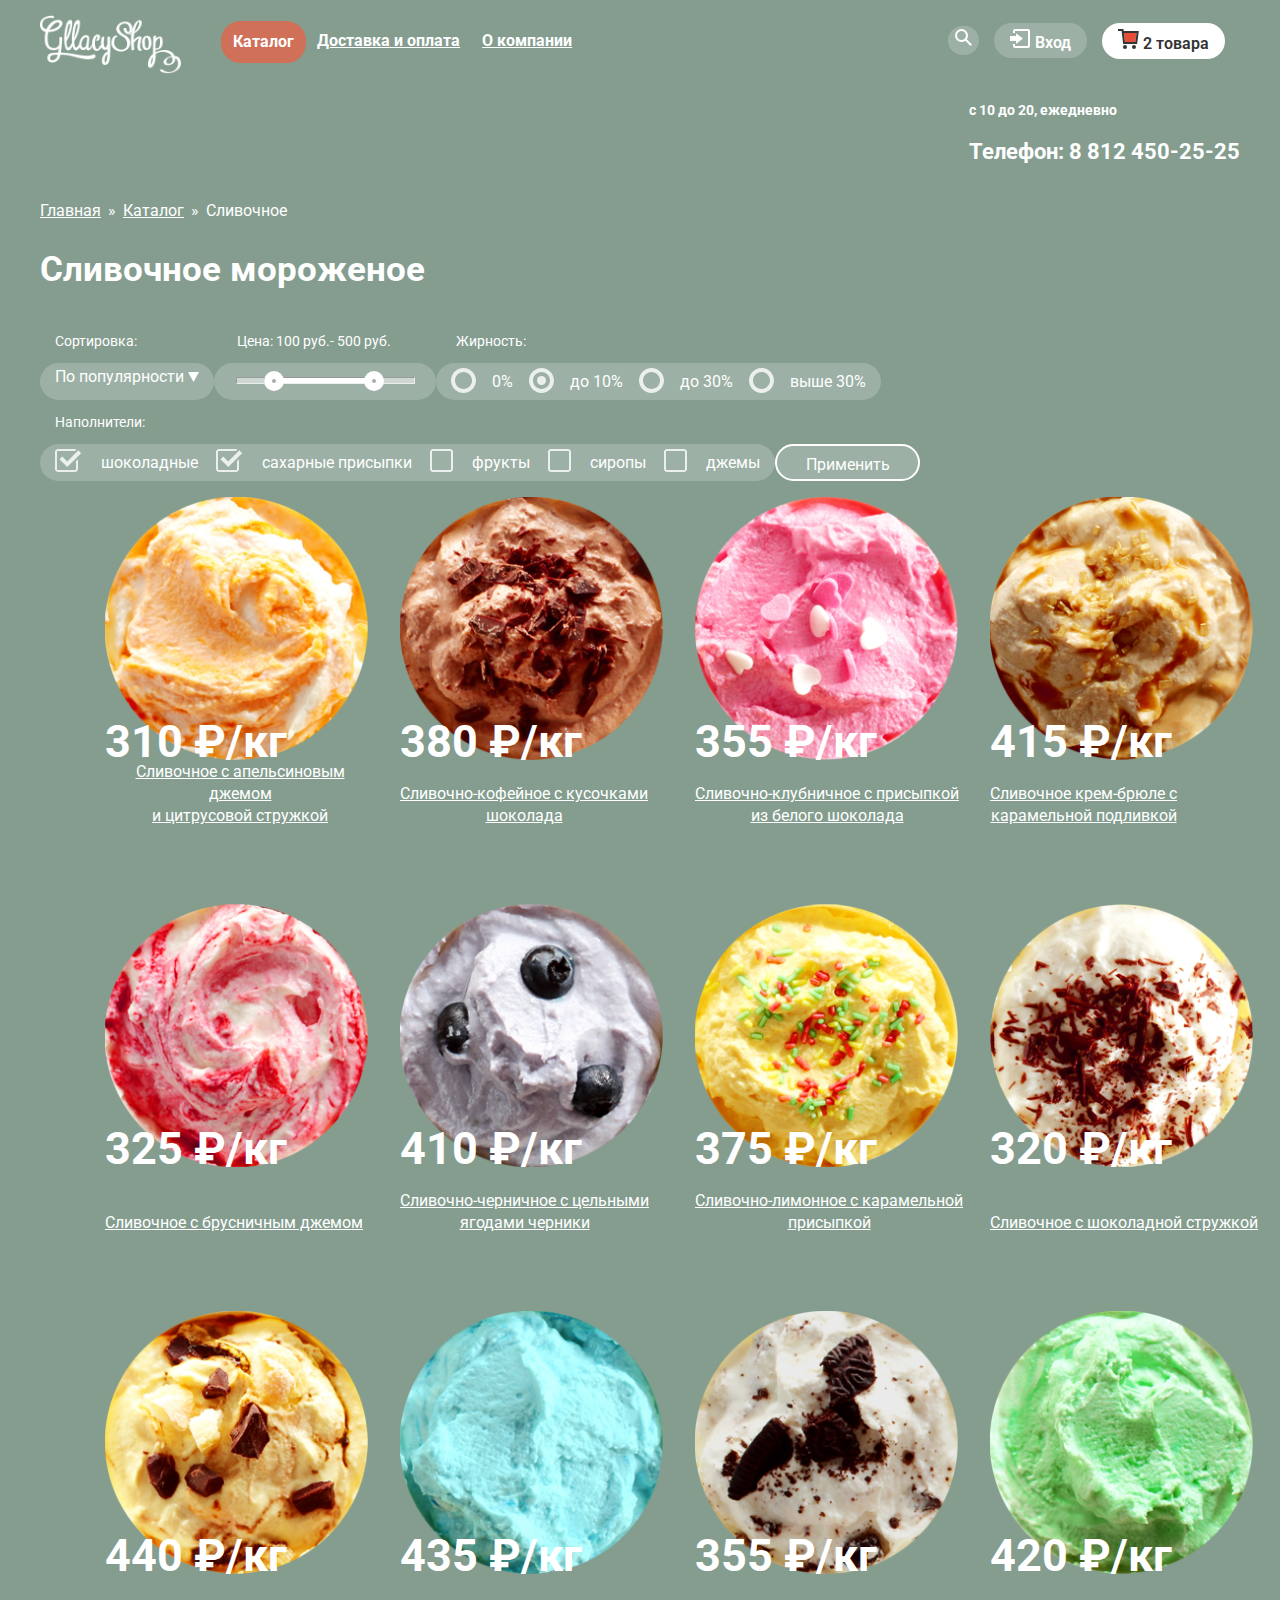
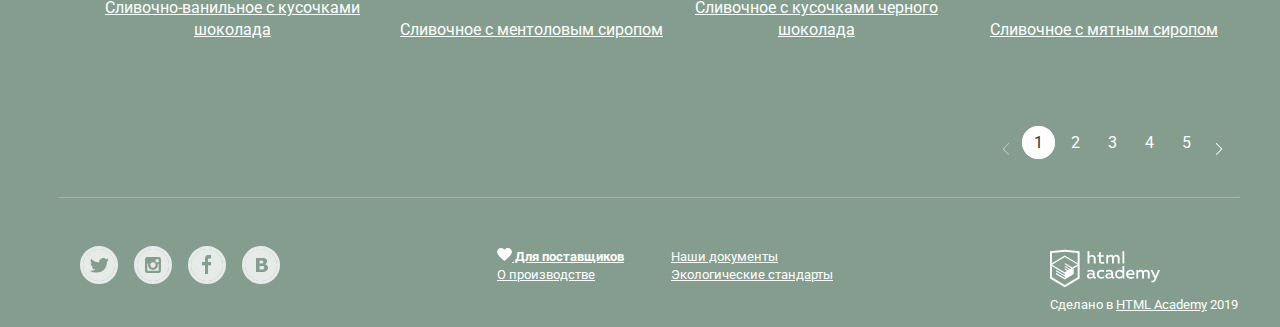
==== catalog.html @ 5e7c9d65 "Завершила оформление контента" ====
<!DOCTYPE html>
<html lang="ru">
  <head>
    <meta charset="utf-8">
    <title>HTML Academy: Глейси</title>
     <link href="https://fonts.googleapis.com/css?family=Roboto:400,700&display=swap&subset=cyrillic" rel="stylesheet">
    <link href="css/normalize.css" rel="stylesheet">
    <link href="css/style.css" rel="stylesheet">
  </head>
  <body>

    <header class="main-header">
      <div class="wrapper">
        <div class="row">
          <a href="index.html" class="main-header-logo">
            <span class="visually-hidden">На главную</span>
            <img src="img/Logo.png" alt="Логотип магазина мороженого Глейси">
          </a>

          <nav class="main-nav">
            <ul class="site-nav">
              <li><a class="active" href="#" >Каталог</a></li>
              <li><a href="#">Доставка и оплата</a></li>
              <li><a href="#">О компании</a></li>
            </ul>
        
         
          <p class="search-nav">
            <a href="#">
              <svg xmlns="http://www.w3.org/2000/svg" xmlns:xlink="http://www.w3.org/1999/xlink" width="17" height="17" viewBox="0 0 17 17"><path d="M16.958 15.527L11.75 10.32A6.455 6.455 0 0 0 13 6.5 6.5 6.5 0 1 0 6.5 13a6.465 6.465 0 0 0 3.839-1.263l5.205 5.204 1.414-1.414zM6.5 11C4.019 11 2 8.981 2 6.5S4.019 2 6.5 2 11 4.019 11 6.5 8.981 11 6.5 11z " /></svg>
            </a>
            <span class="visually-hidden">Поиск по сайту</span>
            <input type="search" class="visually-hidden" placeholder="Поиск по сайту">
          </p>
          
        
          <ul class="user-nav">
             <li>
              <a href="login.html">
              <svg xmlns="http://www.w3.org/2000/svg" xmlns:xlink="http://www.w3.org/1999/xlink" width="21" height="19" viewBox="0 0 21 19"><g ><path d="M6 14.875L12.917 9.5 6 4.125v2.917H-.042v4.917H6z"/><path d="M18 0H5C3.9 0 3 .9 3 2v2h2V2h13v15H5v-2H3v2c0 1.1.9 2 2 2h13c1.1 0 2-.9 2-2V2c0-1.1-.9-2-2-2z " /></g></svg>
               Вход</a>
             </li>

             <li>
               <a class="active" href="basket.html">
               <svg xmlns="http://www.w3.org/2000/svg" width="21" height="20" viewBox="0 0 21 20"><path fill="#E84D37" d="M5.888 4.031L6.922 13h10.45l1.176-8.969z"/><circle fill="#343434" cx="6.984" cy="18" r="2"/><circle fill="#343434" cx="15.984" cy="18" r="2"/><path fill="#343434" d="M5.657 2.031L5.422 0H0v2h3.64l1.5 13h13.988l1.699-12.969H5.657zM17.372 13H6.922L5.888 4.031h12.66L17.372 13z"/></svg>
                 <span class="visually-hidden">Корзина:</span>
                 2 товара
               </a>
             </li>
          </ul>
        </div> <!-- /row -->
        
          </nav>

        <div class="row">
          <div class="schedule">
            <p class="time">
            <span class="visually-hidden">Расписание: </span>
            с 10 до 20, ежедневно
            </p>

            <p class="phone">
            <span class="visualyy-hidden">Телефон: </span>
            <a href="tel:+78124502525">8 812 450-25-25</a>
            </p>
          </div>
        </div> <!-- /row -->
      </div> <!-- /wrapper -->


</header>
    <main>
      <div class="wrapper">

        <section class="nav-site">
      <ul class="navig-site-catalog">
        <li><a href="index.html">Главная</a></li>
        <li> » </li>
        <li><a href="catalog.html">Каталог</a></li>
        <li> » </li>
        <li>Сливочное</li>
      </ul>
      </section>

      <section class="heading">
      <h2>Сливочное мороженое</h2>
      </section>
      </div>

      <div class="wrapper">
      <section class="filters-function">
         <form action="https://echo.htmlacademy.ru" method="post">
          

        <select  class="sorting" name="sorting" >
          <div class="row">
            <label class="" for="sorting"> Сортировка:</label>
          <option value="cream">
            <a href="#">По популярности 
            </a>
            <svg xmlns="http://www.w3.org/2000/svg" width="11" height="10" viewBox="0 0 11 10"><path fill="#ffffff" d="M5.5 10L0 0h11"/></svg></option>
        </select>
        
        <div class="row style-filter">
         <p>Сортировка:</p>
         <p>Цена: 100 руб.- 500 руб.</p>
         <p>Жирность:</p>
        </div> <!-- /row -->

        <div class="row">
          <a class="sort-popularity sort" href="#">По популярности 
            <svg xmlns="http://www.w3.org/2000/svg" width="11" height="10" viewBox="0 0 11 10"><path fill="#ffffff" d="M5.5 10L0 0h11"/></svg>
          </a>

          <div class="range">
            <hr class="range-1">
            <hr class="range-2">
            <a class="circle-1" href="">
              <svg xmlns="http://www.w3.org/2000/svg" width="20" height="23" viewBox="0 0 20 23"><path opacity=".3" fill="#ABABAB" d="M10 20C4.477 20 0 15.522 0 10v2c0 5.522 4.477 10 10 10 5.522 0 10-4.478 10-10v-2c0 5.522-4.478 10-10 10z"/><circle fill="#FFF" cx="10" cy="10" r="10"/><circle fill="#ABABAB" cx="10" cy="10" r="2"/></svg>
            </a>
            <a class="circle-2" href="">
              <svg xmlns="http://www.w3.org/2000/svg" width="20" height="23" viewBox="0 0 20 23"><path opacity=".3" fill="#ABABAB" d="M10 20C4.477 20 0 15.522 0 10v2c0 5.522 4.477 10 10 10 5.522 0 10-4.478 10-10v-2c0 5.522-4.478 10-10 10z"/><circle fill="#FFF" cx="10" cy="10" r="10"/><circle fill="#ABABAB" cx="10" cy="10" r="2"/></svg>
            </a>
          </div>

          <div class="sort-popularity radio-list">
            <a href="">
              <svg xmlns="http://www.w3.org/2000/svg" width="25" height="25" viewBox="0 0 25 25"><path fill="#FFFFFF" opacity="0.8" d="M12.5 4c4.687 0 8.5 3.813 8.5 8.5 0 4.687-3.813 8.5-8.5 8.5C7.813 21 4 17.187 4 12.5 4 7.813 7.813 4 12.5 4m0-4C5.597 0 0 5.597 0 12.5S5.597 25 12.5 25 25 19.403 25 12.5 19.403 0 12.5 0z"/></svg>
            </a>
              <p>0%</p>
            
            <a href="">
              <svg xmlns="http://www.w3.org/2000/svg" width="25" height="25" viewBox="0 0 25 25"><path fill="#FFFFFF" opacity="0.8"  d="M12.5 4c4.687 0 8.5 3.813 8.5 8.5 0 4.687-3.813 8.5-8.5 8.5C7.813 21 4 17.187 4 12.5 4 7.813 7.813 4 12.5 4m0-4C5.597 0 0 5.597 0 12.5S5.597 25 12.5 25 25 19.403 25 12.5 19.403 0 12.5 0z"/><circle fill="#FFFFFF" opacity="0.8"  cx="12.5" cy="12.5" r="4.5"/></svg>
            </a>
              <p>до 10%</p>
            
            <a href="">
              <svg xmlns="http://www.w3.org/2000/svg" width="25" height="25" viewBox="0 0 25 25"><path fill="#FFFFFF"  opacity="0.8" d="M12.5 4c4.687 0 8.5 3.813 8.5 8.5 0 4.687-3.813 8.5-8.5 8.5C7.813 21 4 17.187 4 12.5 4 7.813 7.813 4 12.5 4m0-4C5.597 0 0 5.597 0 12.5S5.597 25 12.5 25 25 19.403 25 12.5 19.403 0 12.5 0z"/></svg>
            </a>
              <p>до 30%</p>
            
            <a href="">
              <svg xmlns="http://www.w3.org/2000/svg" width="25" height="25" viewBox="0 0 25 25"><path fill="#FFFFFF" opacity="0.8"  d="M12.5 4c4.687 0 8.5 3.813 8.5 8.5 0 4.687-3.813 8.5-8.5 8.5C7.813 21 4 17.187 4 12.5 4 7.813 7.813 4 12.5 4m0-4C5.597 0 0 5.597 0 12.5S5.597 25 12.5 25 25 19.403 25 12.5 19.403 0 12.5 0z"/></svg>
            </a>
              <p>выше 30%</p>
            
          </div> 
        </div> <!-- /row -->
        
          <div class="sorting"
            <label class="sorting" for="cost"> Цена: 100 руб.- 500 руб.</label>
            <input type="range" name="cost" min="100" max="500" step="100">

            <label class="sorting" for="fat">Жирность:</label>
            <input type="radio" name="fat" value="0%">
            <input type="radio" name="fat" value="до 10%">
            <input type="radio" name="fat" value="до 30%">
            <input type="radio" name="fat" value="выше 30%">
          ></div>
          

          <div class="row sorting">
            <label class="" for="fillers">Наполнители:</label>

            <label><input type="checkbox" name="fillers">шоколадные</label>
            <label><input type="checkbox" name="fillers">сахарные присыпки</label>
            <label><input type="checkbox" name="fillers">фрукты</label>
            <label><input type="checkbox" name="fillers">сиропы</label>
            <label><input type="checkbox" name="fillers">джемы</label>

            
          </div>  <!-- /row -->

          <div class="row style-filter">
            <p>Наполнители:</p>
          </div> <!-- /row -->

        <div class="row">
          <div class="sort-popularity checkbox-list">
              <a href="">
                <svg xmlns="http://www.w3.org/2000/svg" width="27" height="23" viewBox="0 0 27 23"><path fill="#FFFFFF" opacity="0.8"  d="M7.285 7.486l-2.829 2.829 7.783 7.783L26.171 4.166l-2.828-2.829-11.104 11.102z"/><path fill="#FFFFFF" opacity="0.8"  d="M21 20c0 .542-.458 1-1 1H3c-.542 0-1-.458-1-1V3c0-.542.458-1 1-1h16.908L21.493.415A2.96 2.96 0 0 0 20 0H3C1.35 0 0 1.35 0 3v17c0 1.65 1.35 3 3 3h17c1.65 0 3-1.35 3-3v-9.829l-2 2V20z"/></svg>
              </a>
                <p>шоколадные</p>
              
              <a href="">
                <svg xmlns="http://www.w3.org/2000/svg" width="27" height="23" viewBox="0 0 27 23"><path fill="#FFFFFF" opacity="0.8"  d="M7.285 7.486l-2.829 2.829 7.783 7.783L26.171 4.166l-2.828-2.829-11.104 11.102z"/><path fill="#FFFFFF"  opacity="0.8" d="M21 20c0 .542-.458 1-1 1H3c-.542 0-1-.458-1-1V3c0-.542.458-1 1-1h16.908L21.493.415A2.96 2.96 0 0 0 20 0H3C1.35 0 0 1.35 0 3v17c0 1.65 1.35 3 3 3h17c1.65 0 3-1.35 3-3v-9.829l-2 2V20z"/></svg>
              </a>
                <p>сахарные присыпки</p>
              
              <a href="">
                <svg xmlns="http://www.w3.org/2000/svg" width="23" height="23" viewBox="0 0 23 23"><path fill="#FFFFFF" opacity="0.8"  d="M20 2c.542 0 1 .458 1 1v17c0 .542-.458 1-1 1H3c-.542 0-1-.458-1-1V3c0-.542.458-1 1-1h17m0-2H3C1.35 0 0 1.35 0 3v17c0 1.65 1.35 3 3 3h17c1.65 0 3-1.35 3-3V3c0-1.65-1.35-3-3-3z"/></svg>
              </a>
                <p>фрукты</p>
              
              <a href="">
                <svg xmlns="http://www.w3.org/2000/svg" width="23" height="23" viewBox="0 0 23 23"><path fill="#FFFFFF" opacity="0.8"  d="M20 2c.542 0 1 .458 1 1v17c0 .542-.458 1-1 1H3c-.542 0-1-.458-1-1V3c0-.542.458-1 1-1h17m0-2H3C1.35 0 0 1.35 0 3v17c0 1.65 1.35 3 3 3h17c1.65 0 3-1.35 3-3V3c0-1.65-1.35-3-3-3z"/></svg>
              </a>
                <p>сиропы</p>
              
              <a href="">
                <svg xmlns="http://www.w3.org/2000/svg" width="23" height="23" viewBox="0 0 23 23"><path fill="#FFFFFF" opacity="0.8"  d="M20 2c.542 0 1 .458 1 1v17c0 .542-.458 1-1 1H3c-.542 0-1-.458-1-1V3c0-.542.458-1 1-1h17m0-2H3C1.35 0 0 1.35 0 3v17c0 1.65 1.35 3 3 3h17c1.65 0 3-1.35 3-3V3c0-1.65-1.35-3-3-3z"/></svg>
              </a>
                <p>джемы </p>
              
            
          </div>

          <a class="filter-btn" href="#"><button class="submit filter">Применить</button>
          </a>
        </div><!-- row -->
      </div><!-- /wrapper -->

        
         </form>
       </section>
     </div>
      

      <div class="wrapper">
       <section class="catalog-ice-cream">
        <ul>
          <section class="content-row">
          <li>
            <article class="icecream-card">
              <h3>Сливочное с апельсиновым джемом <br> и цитрусовой стружкой</h3>
              <span> 310 ₽/кг </span>
              <img src="img/1.png" width="263" height="263" alt="Сливочное с апельсиновым джемом и цитрусовой стружкой">
              <a class="link"> Быстрый просмотр</a>
            </article>
          </li>
          <li>
            <article class="icecream-card">
              <h3>Сливочно-кофейное с кусочками  <br> шоколада</h3>
              <span> 380 ₽/кг</span>
              <img src="img/2.png" width="263" height="263" alt="Сливочно-кофейное с кусочками шоколада">
              <a class="link"> Быстрый просмотр</a>
            </article>
          </li>
          <li>
             <article class="icecream-card">
              <h3>Сливочно-клубничное с присыпкой <br> из белого шоколада</h3>
              <span> 355 ₽/кг</span>
              <img src="img/3.png" width="263" height="263" alt="Сливочно-клубничное с присыпкой из белого шоколада">
              <a class="link"> Быстрый просмотр</a>
            </article>
          </li>
          <li>
            <article class="icecream-card">
              <h3>Сливочное крем-брюле с <br> карамельной подливкой</h3>
              <span> 415 ₽/кг </span>
              <img src="img/4.png" width="263" height="263" alt="Сливочное крем-брюле с карамельной подливкой">
              <a class="link"> Быстрый просмотр</a>
            </article>
          </li>
          </section>

          <section class="content-row">
          <li>
            <article class="icecream-card">
              <h3>Сливочное с брусничным джемом</h3>
              <span> 325 ₽/кг  </span>
              <img src="img/5.png" width="263" height="263" alt="Сливочное с брусничным джемом">
              <a class="link"> Быстрый просмотр</a>
            </article>
          </li>
          <li>
             <article class="icecream-card">
              <h3>Сливочно-черничное с цельными <br> ягодами черники</h3>
              <span> 410 ₽/кг </span>
              <img src="img/6.png" width="263" height="263" alt="Сливочно-черничное с цельными ягодами черники">
              <a class="link"> Быстрый просмотр</a>
            </article>
          </li>
          <li>
             <article class="icecream-card">
              <h3>Сливочно-лимонное с карамельной <br> присыпкой</h3>
              <span> 375 ₽/кг </span>
              <img src="img/7.png" width="263" height="263" alt="Сливочно-лимонное с карамельной присыпкой">
              <a class="link"> Быстрый просмотр</a>
            </article>
          </li>
          <li>
            <article class="icecream-card">
              <h3>Сливочное с шоколадной стружкой</h3>
              <span> 320 ₽/кг  </span>
              <img src="img/8.png" width="263" height="263" alt="Сливочное с шоколадной стружкой">
              <a class="link"> Быстрый просмотр</a>
            </article>
          </li>
          </section>

          <section class="content-row">
          <li>
            <article class="icecream-card">
              <h3>Сливочно-ванильное с кусочками <br>шоколада</h3>
              <span> 440 ₽/кг </span>
              <img src="img/9.png" width="263" height="263" alt="Сливочно-ванильное с кусочками шоколада">
              <a class="link"> Быстрый просмотр</a>
            </article>
          </li>
          <li>
            <article class="icecream-card">
              <h3>Сливочноe с ментоловым сиропом</h3>
              <span> 435 ₽/кг </span>
              <img src="img/10.png" width="263" height="263" alt="Сливочноe с ментоловым сиропом">
              <a class="link"> Быстрый просмотр</a>
            </article>
          </li>
          <li>
            <article class="icecream-card">
              <h3>Сливочное с кусочками черного <br> шоколада</h3>
              <span> 355 ₽/кг </span>
              <img src="img/11.png" width="263" height="263" alt="Сливочное с кусочками черного шоколада">
              <a class="link"> Быстрый просмотр</a>
            </article>
          </li>
          <li>
            <article class="icecream-card">
              <h3>Сливочное с мятным сиропом</h3>
              <span> 420 ₽/кг </span>
              <img src="img/12.png" width="263" height="263" alt="Сливочное с мятным сиропом">
              <a class="link"> Быстрый просмотр</a>
            </article>
          </li>
           </section>

        </ul>
       </section>
      </div> <!-- /wrapper -->

      <div class="wrapper">
        <div class="row">
          <div class="pagination">
            <a href="#!">
              <svg class="back" xmlns="http://www.w3.org/2000/svg" width="8" height="12" viewBox="0 0 8 12"><path fill="#C1C6CE" d="M7.237 5.642L1.73.132c-.2-.197-.52-.197-.717 0s-.198.52 0 .717L6.163 6l-5.15 5.15c-.2.198-.2.52 0 .717.098.1.228.148.357.148.13 0 .26-.05.358-.148l5.51-5.51c.198-.197.198-.517 0-.715z"/></svg>
            </a>
            <ul>
              <li><a class="active" href="#!">1</a></li>
              <li><a href="#!">2</a></li>
              <li><a href="#!">3</a></li>
              <li><a href="#!">4</a></li>
              <li><a href="#!">5</a></li>
            </ul>
            <a href="#!">
              <svg class="forward" xmlns="http://www.w3.org/2000/svg" width="8" height="12" viewBox="0 0 8 12"><path fill="#FFFFFF" d="M7.237 5.642L1.73.132c-.2-.197-.52-.197-.717 0s-.198.52 0 .717L6.163 6l-5.15 5.15c-.2.198-.2.52 0 .717.098.1.228.148.357.148.13 0 .26-.05.358-.148l5.51-5.51c.198-.197.198-.517 0-.715z"/></svg>
            </a>
          </div><!-- pagination -->
        </div><!-- row -->
        <hr class="divide">
      </div><!-- wrapper -->

    </main>

<footer class="main-footer">

  <div class="wrapper">
    <div class="social">
     <span class="visually-hidden">Социальные сети:</span>
     <ul class="social-list">
       <li>
        <a href="#!">
          <span class="visually-hidden">Твиттер</span>
          <svg xmlns="http://www.w3.org/2000/svg" width="32" height="32" viewBox="0 0 32 32" fill="#ffffff" opacity="0.8">  <g ><path  d="M16 0C7.164 0 0 7.164 0 16c0 8.837 7.164 16 16 16 8.837 0 16-7.163 16-16 0-8.836-7.163-16-16-16zm7.944 12.809c-.251 6.516-3.463 10.832-10.992 10.702h-.486c-.447 0-4.543-.443-5.344-1.823 2.479.19 4.247-.406 5.12-1.136-1.048-.289-2.923-.461-3.251-2.848.384.104.618.221 1.299.113-1.307-.824-2.758-1.519-2.679-3.643.311.317 1.164.518 1.46.457-.768-.233-2.149-3.244-.974-4.781 1.984 1.79 4.075 3.482 7.804 3.643.227-2.214 1.24-3.699 3.168-4.325 1.84-.479 3.255.26 3.901 1.138.737-.224 1.453-.466 2.193-.685-.004.833-.569 1.463-.935 1.709.747.165 1.423-.475 1.423-.475-.184.963-1.094 1.725-1.707 1.954z"/></svg>
        </a>
       </li>
       <li>
         <a href="#!">
            <span class="visually-hidden">Инстаграм</span>
            <svg xmlns="http://www.w3.org/2000/svg" width="32" height="32" viewBox="0 0 32 32" fill="#ffffff" opacity="0.8"><g  ><path d="M20.916 16a4.938 4.938 0 1 1-9.877 0c0-.394.051-.773.138-1.14h-.897v6.838h11.396V14.86h-.897c.086.367.137.746.137 1.14z"/><path d="M15.978 18.659c1.466 0 2.659-1.193 2.659-2.659s-1.193-2.659-2.659-2.659c-1.466 0-2.659 1.193-2.659 2.659s1.192 2.659 2.659 2.659zM18.637 10.302h3.039v3.039h-3.039z"/><path d="M16 0C7.164 0 0 7.164 0 16c0 8.837 7.164 16 16 16 8.837 0 16-7.163 16-16 0-8.836-7.163-16-16-16zm7.955 21.698a2.285 2.285 0 0 1-2.279 2.279H10.279A2.285 2.285 0 0 1 8 21.698V10.302a2.286 2.286 0 0 1 2.279-2.279h11.396a2.286 2.286 0 0 1 2.279 2.279v11.396z"/></g></svg>
         </a>
       </li>
       <li>
         <a href="#!">
            <span class="visually-hidden">Фейсбук</span>
            <svg xmlns="http://www.w3.org/2000/svg" width="32" height="32" viewBox="0 0 32 32" fill="#ffffff" opacity="0.8"><g  ><path  d="M16 0C7.164 0 0 7.163 0 16s7.164 16 16 16c8.837 0 16-7.164 16-16S24.837 0 16 0zm4.062 9.455h-3.021v3.444h3.021v3.445h-3.021v8.61H14.02v-8.61H11v-3.445h3.021V9.455c0-1.902 1.353-3.445 3.021-3.445h3.021v3.445z"/></svg>
            </a>
        </li>
        <li>
          <a href="#!">
              <span class="visually-hidden">Вконтакте</span>
              <svg xmlns="http://www.w3.org/2000/svg" width="32" height="32" viewBox="0 0 32 32" fill="#ffffff" opacity="0.8"><g  ><path d="M16.637 14.495c.402-.019.719-.082.951-.188.326-.145.54-.33.641-.559.101-.229.15-.496.15-.797 0-.232-.058-.465-.174-.697-.116-.232-.322-.405-.617-.517-.264-.1-.592-.155-.984-.165a76.242 76.242 0 0 0-1.652-.014h-.339v2.965h.565c.571 0 1.057-.009 1.459-.028zM18.118 17.084c-.282-.081-.672-.125-1.166-.132a127.97 127.97 0 0 0-1.55-.009h-.79v3.493h.264c1.014 0 1.74-.003 2.18-.009a3.2 3.2 0 0 0 1.212-.245c.377-.157.633-.364.774-.625s.214-.562.214-.9c0-.446-.088-.788-.261-1.03-.17-.241-.464-.423-.877-.543z"/><path d="M16 0C7.164 0 0 7.164 0 16c0 8.837 7.164 16 16 16 8.837 0 16-7.163 16-16 0-8.836-7.163-16-16-16zm6.602 20.531a3.73 3.73 0 0 1-1.124 1.327c-.552.415-1.161.71-1.823.886s-1.501.264-2.519.264h-6.121V8.987h5.443c1.13 0 1.957.038 2.48.113a5.126 5.126 0 0 1 1.561.5c.533.27.929.632 1.189 1.087.26.455.392.975.392 1.558 0 .678-.179 1.278-.536 1.795-.358.518-.863.92-1.517 1.208v.075c.917.182 1.642.559 2.179 1.13.537.571.807 1.325.807 2.261 0 .678-.138 1.283-.411 1.817z"/></g></svg>
          </a>
        </li>
        </ul>
      </div> <!-- /social -->

      <div class="column-2">
        <ul class="partners">
          <div class="row">
              <li>
                <a  class="column2-bold" href="#"> 
                  <svg xmlns="http://www.w3.org/2000/svg" width="15" height="13" viewBox="0 0 15 13"><g fill="#ffffff"><path d="M10.799 0c-1.35 0-2.551.65-3.3 1.661A4.097 4.097 0 0 0 4.199 0C1.875 0 0 1.806 0 4.044 0 7.223 7.499 13 7.499 13s7.499-5.777 7.499-8.956C14.998 1.806 13.123 0 10.799 0z"/></svg>
                  Для поставщиков
                </a>
              </li>
              <li class="inden">
                <a href="#">Наши документы</a>
              </li>
          </div>
          <div class="row">
              <li>
                <a href="#">О производстве</a>
              </li>
              <li>
                <a href="#">Экологические стандарты</a>
              </li>
          </div>
        </ul>
      </div> <!-- /column-2 -->

    <div class="column-3">
      <p class="developer">
        <a  class="developer-logo" href="">
         <svg  class="developer-image" id="Layer_1" data-name="Layer 1" xmlns="http://www.w3.org/2000/svg" viewBox="0 0 108.08 36.85"><title>logo-htmlacademy-small1</title><g fill="#ffffff"><path d="M44.61,26.88a2,2,0,0,0,.55-0.1v1.33a3.25,3.25,0,0,1-1.18.21,1.67,1.67,0,0,1-1.67-1,4.84,4.84,0,0,1-3.14,1.08c-1.51,0-2.91-.83-2.91-2.55,0-2.13,2-2.79,3.71-2.79a11.08,11.08,0,0,1,2.17.25v-0.3c0-1-.76-1.77-2.19-1.77a7.42,7.42,0,0,0-3,.64v-1.7a10.21,10.21,0,0,1,3.19-.55c2.36,0,3.81,1.12,3.81,3.65v3a0.54,0.54,0,0,0,.49.59h0.17Zm-6.44-1.13A1.35,1.35,0,0,0,39.63,27h0.11a3.39,3.39,0,0,0,2.41-1V24.58a9.72,9.72,0,0,0-1.81-.21c-1,0-2.16.33-2.16,1.38h0Zm12.36-6.11a5,5,0,0,1,2.57.64V22a4.08,4.08,0,0,0-2.3-.7,2.75,2.75,0,1,0,0,5.49,5,5,0,0,0,2.43-.64v1.71a6.27,6.27,0,0,1-2.76.57A4.21,4.21,0,0,1,46,24.51q0-.21,0-0.41a4.32,4.32,0,0,1,4.18-4.46h0.38Zm12.17,7.24a2,2,0,0,0,.55-0.1v1.33a3.25,3.25,0,0,1-1.18.21,1.67,1.67,0,0,1-1.67-1,4.84,4.84,0,0,1-3.14,1.08c-1.51,0-2.91-.83-2.91-2.55,0-2.13,2-2.79,3.71-2.79a11.08,11.08,0,0,1,2.17.25v-0.3c0-1-.76-1.77-2.19-1.77a7.42,7.42,0,0,0-3,.64v-1.7a10.21,10.21,0,0,1,3.19-.55c2.36,0,3.81,1.12,3.81,3.65v3a0.54,0.54,0,0,0,.49.59h0.17Zm-6.44-1.13A1.35,1.35,0,0,0,57.73,27h0.11a3.39,3.39,0,0,0,2.41-1V24.58a9.72,9.72,0,0,0-1.81-.21c-1.06,0-2.16.33-2.16,1.38h0ZM73,16V28.2H71.35V26.88a3.88,3.88,0,0,1-3.19,1.54,4.4,4.4,0,0,1,0-8.78,3.81,3.81,0,0,1,3,1.3V16H73Zm-4.53,5.22a2.76,2.76,0,1,0,0,5.52A2.86,2.86,0,0,0,71.15,25V23A2.91,2.91,0,0,0,68.49,21.27ZM79,19.64c3.31,0,4.46,2.68,3.92,5.09H76.7c0.21,1.5,1.67,2.11,3.19,2.11a6.11,6.11,0,0,0,2.64-.59v1.6a7.14,7.14,0,0,1-3,.57C77,28.42,74.78,27,74.78,24a4.18,4.18,0,0,1,4-4.39H79Zm0.09,1.54a2.28,2.28,0,0,0-2.44,2.1v0.06H81.3A2,2,0,0,0,79.13,21.18Zm5.73,7V19.87h1.65v1a3.81,3.81,0,0,1,2.78-1.27A2.86,2.86,0,0,1,91.89,21a4.12,4.12,0,0,1,2.91-1.33A3.06,3.06,0,0,1,98,23V28.2h-1.9V23.05a1.59,1.59,0,0,0-1.42-1.75H94.42a2.8,2.8,0,0,0-2.07,1.12V28.2h-1.9V23.05A1.59,1.59,0,0,0,89,21.31H88.8a3,3,0,0,0-2.21,1.29v5.63H84.86Zm21.31-8.33h1.9l-3.91,9.46c-0.9,2.17-2.09,2.86-3.35,2.86a4.76,4.76,0,0,1-1.1-.14V30.46a2.86,2.86,0,0,0,.85.12c0.9,0,1.58-.64,2.07-1.9l0.17-.42-4-8.4h2l2.86,6.29ZM38.73,1.46V6.22a3.81,3.81,0,0,1,2.7-1.14,3.25,3.25,0,0,1,3.44,3.4v5.15H43V8.72a1.81,1.81,0,0,0-1.61-2h-0.3a2.93,2.93,0,0,0-2.32,1.39v5.52h-1.9V1.46h1.9ZM49.94,2.31v3h3V6.91h-3v3.81c0,1.1.5,1.46,1.58,1.46a4.49,4.49,0,0,0,1.69-.33v1.6A6.8,6.8,0,0,1,51,13.8a2.55,2.55,0,0,1-2.86-2.74V6.89H46.58V5.26h1.5V2.74Zm5.4,11.31V5.28H57v1A3.81,3.81,0,0,1,59.77,5a2.86,2.86,0,0,1,2.6,1.33A4.12,4.12,0,0,1,65.28,5,3.06,3.06,0,0,1,68.44,8.4v5.21h-1.9V8.46a1.59,1.59,0,0,0-1.42-1.75H64.89a2.8,2.8,0,0,0-2.07,1.12v5.78h-1.9V8.46A1.59,1.59,0,0,0,59.5,6.71H59.27A3,3,0,0,0,57.06,8v5.63H55.34ZM71.17,1.45H73V13.6H71.17V1.45ZM14.71,0H14.55L0,1.54V28.21l14.55,8.66,14.55-8.66V1.54Zm12.5,27.1L14.55,34.64,1.9,27.12V16.18l12.59,7.5V25L5.86,19.9v1.31l8.68,5.21v1.39L5.87,22.65V24l8.68,5.21,8.75-5.24V18.31L27.2,16V27.12Zm0-12.53-3.48,2-1.6,1L14.51,13v1.31L21,18.23H21l-0.14.09-1,.54-5.37-3.2V17l4.24,2.52-1,.67-3.2-1.9v1.31l2.1,1.24L14.5,22.1,2,14.65,14.51,7.11Zm0-1.32L14.49,5.76,1.91,13.25v-10L14.56,1.92,27.21,3.25v10h0Z" transform="translate(0 -0.02)" fill="#fff"/></svg>
        </a>
        <br>
        <span class="developer-text"> Сделано в 
          <a href="https://htmlacademy.ru">HTML Academy</a>
          2019
        </span>
        </p>
      </div> <!-- /column-3 -->
    </div> <!-- /wrapper -->

  </footer >

      

     <section class=" modal full-basket">
       
        <table>

          <tr>
            <caption class="visually-hidden">Корзина с товарами</caption>
          </tr>
          
          <tr class="row">
            <td>
              <a href="#"><svg xmlns="http://www.w3.org/2000/svg" width="11" height="11" viewBox="0 0 11 11"><path fill="#231F20" d="M10.979.728l-.708-.707L5.5 4.792.729.021.021.728 4.793 5.5.021 10.271l.707.708L5.5 6.207l4.771 4.772.708-.708L6.207 5.5z"/></svg></a>
            </td>
            <td><img src="img/1.png" width="33 px" height=""></td>
            <td class="title">Пломбир с апельсиновым джемом </td>
            <td class="price">1,5 кг х <span>200 руб.</span></td>
            <td>300 руб.</td>
          </tr>

          <tr class="row">
            <td>
              <a href="#"><svg xmlns="http://www.w3.org/2000/svg" width="11" height="11" viewBox="0 0 11 11"><path fill="#231F20" d="M10.979.728l-.708-.707L5.5 4.792.729.021.021.728 4.793 5.5.021 10.271l.707.708L5.5 6.207l4.771 4.772.708-.708L6.207 5.5z"/></svg></a>
            </td>
            <td><img src="img/3.png" width="35px" height=""></td>
            <td class="title">Клубничный пломбир с присыпкой из белого шоколада</td>
            <td class="price">1,5 кг х <span>300 руб.</span></td>
            <td>450 руб.</td>
          </tr>
           
         
          </table>

           <hr>
            <span class="row">
            <span class="schedule">Итого: 750 руб.</span>
          </span>

        <button class="submit row schedule"> Оформить заказ</button>
      </section>

  </body>
</html>
---- css/style.css ----
body {
  margin: 0;
  padding: 0;
  font-family: 'Roboto', sans-serif;
  font-size: 16px;
  line-height: 18px;
  font-weight: 400;
  color: #ffffff;
  background-color: #849d8f;
}

.subscription-popup,
.access,
.search-entry-field,
.site-nav-paragraph,
.full-basket {
  display: none;
}

a {
  color: #ffffff;
}

ul {
  list-style: none;
}

img {
  max-width: 100%;
  height: auto;
}

.visually-hidden:not(:focus):not(:active),
input[type="checkbox"].visually-hidden,
input[type="radio"].visually-hidden {
  position: absolute;
  width: 1px;
  height: 1px;
  margin: -1px;
  border: 0;
  padding: 0;
  white-space: nowrap;
  clip-path: inset(100%);
  clip: rect(0 0 0 0);
  overflow: hidden;
}

.main-header {
  min-height: 75px;
}

.page-bg {
  min-width: 940px;
  width: 100%;
  height: 100%;
  background-color: #849d8f;
  background-image: url("../img/slider-item1.png");
  background-repeat: no-repeat;
  background-position: top 85px center;
  transition: background-image 0.5s ease, background-color 0.5s ease;
  }

.page-bg::before,
.page-bg::after {
  content: "";
  visibility: hidden;
}

.page-bg::before {
  background-image: url("../img/slider-item2.png");
}

.page-bg::after {
  background-image: url("../img/slider-item3.png");
}

.main-header-logo {
  width: 160px;
  height: 73px;
  margin-top: 15px;
}

.wrapper{
  width: 1200px;
  padding-left: 27px;
  padding-right: 27px;
  margin-left: auto;
  margin-right: auto;
}

.row {
  display: flex;
}

.main-nav {
  display: flex;
  justify-content: space-between;
}
nav.main-nav{
  width: 100%;
}

.search-nav {
  margin-left: auto;
  padding-top: 13px;
}
.search-nav input{
  background-image: url(../img/loupe.svg);
}

.user-nav svg,
.search-nav svg {
  fill: #ffffff;
}

.user-nav svg:hover {
 fill: #323232;
}

.user-nav a.active {
  background-color: #ffffff;
  color: #323232;
}

.site-nav {
  display: flex;
  width: 500px;
  font-weight: bold;

}

.site-nav a {
  display: block;
  padding-left: 30px;
  border: 1px solid transparent;
  border-radius: 20px;
  padding: 10px;
  margin-top: 5px;
}

.site-nav li:hover a{
  color:#323232;
  background: rgba(255, 255, 255, 1);
  border-radius: 20px;
  padding: 10px;
  text-decoration: none; 
  background: #ffffff;
}

.site-nav li a.active {
  border: 2px solid #d07058;
  border-radius: 20px;
  padding: 10px;
  color:inherit;
  text-decoration: none; 
  background-color: #d07058;
  }

.site-nav li a:focus  {
  background-color: #f8f7f4;
  border: none;
  border-radius: 20px;
  box-shadow: inset 0 2px 5px; 
  padding: 10px;
  color:#323232;
  text-decoration: none; 
  }

.search-nav a,
.user-nav a {
  background: rgba(255, 255, 255, 0.2);
  padding: 5px;
  border-radius: 20px;
  text-decoration: none;
  top: 28px;
  margin-right: 15px;
}

.search-nav a {
  padding-left: 7px; 
  padding-right: 7px;
}

.schedule {
  margin-left: auto;
}

.navig-site-catalog {
  display: flex;
  flex-direction: row;
}

ul.navig-site-catalog {
  padding: 0px;
}

.navig-site-catalog a:hover {
  color: #ffbc9e;
  font-weight: medium;
}

.navig-site-catalog a:focus {
  color: #ffbc9e;
  font-weight: medium;
}

.user-nav {
  display: flex;
  flex-wrap: wrap;
  padding: 0;
  margin: 0;
  padding-top: 23px;
  height: 37px;
}

.user-nav a {
  display: block;
  border: 1px solid transparent;
  font-weight: 600;
  padding-left: 15px;
  padding-right: 15px;
}

.user-nav a:hover{
  background-color: #ffffff;
  color: #323232;
  background: rgba(255, 255, 255, 1);
  border-radius: 20px;
  text-decoration: none; 
  background: #ffffff;
}

.user-nav a:hover svg{
  fill: #323232;
}

.search-nav li:hover a {
  background: rgba(255, 255, 255, 1);
}

.search-nav a:hover svg {
   fill: #323232;
}

p.search-nav {
  height: 28px;
}

.time {
  font-size: 14px;
  line-height: 16px;
  font-weight: bold;
}

.phone {
  font-size: 22px;
  line-height: 24px;
  font-weight: bold;
}

.main-header.wrapper {
  display: flex;
  flex-direction: column;
}

.main-header.wrapper.row {
  width: 100%;
}

.phone a {
  text-decoration: none;
}

.promo {
  position: relative;
  bottom: 76px;
  padding-top: 361px;
  z-index: 3;
  text-align: center;
  color: #ffffff;
}

.slider-list {
  margin: 0;
  padding: 0;
  list-style: none;
}

.slide-title {
  width: 700px;
  margin: 0 auto;
  margin-bottom: 27px;
  font-size: 60px;
  line-height: 60px;
  font-weight: 800;
}

.slide-button {
  padding: 12px 44px;
  font-weight: 600;
  font-size: 31px;
  line-height: 41px;
  vertical-align: top;
  color: #ffffff;
  border-radius: 50px;
}

.button {
  display: inline-block;
  text-decoration: none;
  text-shadow: 0 2px 5px rgba(160, 32, 11, 0.76);
  background: #f26843;
  background: linear-gradient(to bottom, #f26843 0%, #e74a35 100%);
  box-shadow: 0 2px 2px rgba(172, 16, 0, 0.64);
  border: none;
  cursor: pointer;
}

.button:hover {
  background: linear-gradient(to bottom, #f58669 0%, #ec6f5e 100%);
  box-shadow: 0 2px 2px rgba(172, 16, 0, 1);
}

.button:active {
  background: linear-gradient(to bottom, #d84732 0%, #e1613e 100%);
  box-shadow: inset 0 2px 2px rgba(172, 16, 0, 1);
}

.slider-controls label {
  display: inline-block;
  width: 17px;
  height: 17px;
  margin-right: 8px;
  vertical-align: top;
  background-color: transparent;
  border: 2px solid #ffffff;
  border-radius: 50%;
  cursor: pointer;
}

.slider-controls {
  position: absolute;
  bottom: 63px;
  left: 0;
  z-index: 20;
  font-size: 0;
}

.slide {
  display: none;
}

#product-1:checked ~ .page-bg #slide1,
#product-2:checked ~ .page-bg #slide2,
#product-3:checked ~ .page-bg #slide3 {
  display: block;
}

#product-1:checked ~ .page-bg label[for="product-1"],
#product-2:checked ~ .page-bg label[for="product-2"],
#product-3:checked ~ .page-bg label[for="product-3"] {
  background-color: #ffffff;
}

#product-1:checked ~ .page-bg {
  background-color: #849d8f;
  background-image: url("../img/slider-item1.png");
}

#product-2:checked ~ .page-bg {
  background-color: #8996a6;
  background-image: url("../img/slider-item2.png");
}

#product-3:checked ~ .page-bg {
  background-color: #9d8b84;
  background-image: url("../img/slider-item3.png");
}

.addition {
  display: flex;
  margin-left: 25px;
  margin-bottom: 43px;
}

.raspberries {
  background-image: url("../img/raspberries.jpg");
  background-repeat: no-repeat;
  box-sizing: border-box;
  width: 560px;
  height: 230px;
  border-radius: 15px;
  padding-left: 25px;
  margin-right: 27px;
}

.chocolate {
  background-image: url("../img/chocolate.png");
  background-repeat: no-repeat;
  width: 560px;
  box-sizing: border-box;
  height: 230px;
  border-radius: 10px;
  padding-left: 25px;
}

.raspberries h2, 
.chocolate h2 {
  font-size: 35px;
  line-height: 41px;
  font-weight: bold;
  margin-top: 25px;
}

.raspberries p, 
.chocolate p {
  font-size: 18px;
  line-height: 22px;
  font-weight: 400;
  margin-top: 28px;
}

.addition-button {
  font-weight: 400px;
  padding: 15px 27px;
  margin-left: auto;
  margin-right: 20px;
  background: #f26843;
  border-radius: 50px;
  border: none;
 text-decoration: none;
  cursor: pointer;
}

.heading h2{
  font-size: 35px;
  line-height: 41px;
  font-weight: bold;
}
.general-info {
  background-image: url("../img/wafer.png");
  background-repeat: no-repeat;
  color: #323232;
  height: auto;
  width: 1150px;
  margin: 0 auto;
  margin-bottom: 42px;
  font-weight: medium;
}

.general-info h4 {
  font-size: 24px;
  line-height: 30px;
  font-weight: inherit;
  padding-top: 30px;
  padding-left: 24px;
  margin-bottom: 0;
  margin-top: 0;
}

.fact-info li {
  width: 530px;
  font-size: 16px;
  line-height: 22px;
  font-weight: 400;
}

ul.fact-info {
 padding-left: 24px;
 margin: 0;
}

.fact-1,.fact-2 ,.fact-3 ,.fact-4 {
  display: flex;
}

.fact-info {
  display: flex;
  justify-content: space-between;
  padding-right: 30px;
  padding-bottom: 30px;
}

.fact-info p {
  margin-left: 10px;
}

.blog {
  background-image: url("../img/strawberry.png");
  background-repeat: no-repeat;
  color: #323232;
  min-height: 220px;
  line-height: 22px;
  font-weight: medium;
  margin-left: 25px;
  width: 565px;
  margin-right: 26px;
  padding-left: 21px;
}

.blog a {
  color: #323232;
  font-size: 24px;
  line-height: 30px;
  font-weight: 700;
}

.blog p {
  padding-top: 25px;
}

.subscription {
  background-image: url("../img/post-office.png");
  background-repeat: no-repeat;
  min-height: 220px;
  width: 570px;
}

 .subscription p {
  color: #323232;
  padding-top: 38px;
  padding-left: 27px;
  margin-top: 0;
 }

 .subscription input {
  min-width: 367px;
  min-height: 45px;
  top: 135px;
  margin-left: 30px;
  color: #999999;
  border: 1px solid;
  border-radius: 5px;
  padding-left: 15px;
 }

 .subscription a {
  font-size: 18px;
  border-radius: 25px;
  padding: 10px;
 }

.content-row { 
  display: flex;
  flex-direction: row;
  justify-content: space-between;
}

.icecream-card {
  position: relative;
  width: 295px;
  height: 407px;
}

.icecream-card ul {
  padding: 0;
}

.icecream-card h3 {
  font-size: 16px;
  line-height: 22px;
  position: absolute;
  z-index: 5;
  font-weight: 400;
  text-align: center;
  margin: 0;
  bottom: 77px;
  text-decoration: underline;
}

.icecream-card span{
  font-size: 45px;
  line-height: 45px;
  font-weight: bold;
  margin-top: 222px;
  position: absolute;
  z-index: 3;
}

.icecream-card li {
  width: 295px;
  height: 407px;
  
}

.icecream-card a.link {
  width: 203px;
  height: 47px;
  font-size: 18px;
  line-height: 24px;
  color: #fefefe;
  padding-top: 10px;
  box-sizing: border-box;
  border-radius: 25px;
  text-decoration: none;
  vertical-align: middle;
  text-align: center;
  display: none;
  position: absolute;
  text-shadow: 0 2px 5px rgba(160, 32, 11, 0.76);
  background: #f26843;
  background: linear-gradient(to bottom, #f26843 0%, #e74a35 100%);
  box-shadow: 0 2px 2px rgba(172, 16, 0, 0.64);
  border: none;
  cursor: pointer;
  bottom: 20px;
  margin-left: 48px;
  padding-left: 0px;
}

article.icecream-card{

}
article.icecream-card:hover {
  background-image: url("../img/fon-ice.png");
  border-radius: 10px;
}
article.icecream-card img {
  width: 263px;
  padding-left: 25px;
}

article.icecream-card h3,
article.icecream-card span{
  padding-left: 25px;
}

article.icecream-card:hover a.link {
  display: block;
  background: linear-gradient(to bottom, #f58669 0%, #ec6f5e 100%);
  box-shadow: 0 2px 2px rgba(172, 16, 0, 1);
}

article.icecream-card:active a.link {
  display: block;
  background: linear-gradient(to bottom, #d84732 0%, #e1613e 100%);
  box-shadow: inset 0 2px 2px rgba(172, 16, 0, 1);
}

.catalogice-cream svg {
  position: absolute;
  z-index: 3;
  padding-left: 25px;
}
.catalogice-cream ul {
  padding: 0;
}

.catalog-paragraph optgroup[label] {
  font-weight: bold;
  font-size: 14px;
  line-height: 16px;
}

.navig-site-catalog li:nth-child(2n) {
  padding-left: 7px;
  padding-right: 7px;
}

.sorting {
  display: none;
}

.style-filter p {
  font-size: 14px;
  line-height: 16px;
}

.style-filter {
  width: 520px;
  display: flex;
  padding-left: 15px;
}

.style-filter p:nth-child(2) {
  padding-left: 100px;
  padding-right: 65px;

}

.sort-popularity {
  background: rgba(255, 255, 255, 0.2);
  padding: 5px;
  padding-left: 15px;
  padding-right: 15px; 
  border-radius: 20px;
  color: #ffffff;
  text-decoration: none;
  height: 27px;
}

.sort-popularity a {
  text-decoration: none;
}

.sort:hover {
  color: #323232;
}

.sort-popularity svg:hover {
 fill: #323232;
}

.range {
  width: 222px;
  background: rgba(255, 255, 255, 0.2);
  border-radius: 20px;
}

a.circle-1 {
  position: absolute;
  margin-top: 366px;
  margin-left: 50px;
  z-index: 5;
  top: 5px;
}

a.circle-2 {
  position: absolute;
  margin-top: 366px;
  margin-left: 150px;
  z-index: 5;
  top: 5px;
}

hr.range-1 {
  width: 177px;
  background: rgba(255, 255, 255, 0.5);
  size: 5px;
  margin-top: 14px;
  padding-top: 5px;
  z-index: 2
}

hr.range-2 {
  width: 100px;
  background: rgba(255, 255, 255, 1);
  size: 5px;
  position: absolute;
  padding-top: 5px;
  z-index: 3;
  margin-top: -15px;
  margin-left: 50px;
}

.radio-list {
  display: flex;
  flex-wrap: wrap;
  justify-content: space-between;
  width: 415px;
}

.radio-list p {
  margin: 0;
  padding-top: 5px;


}
.checkbox-list {
  width: 705px;
  display: flex;
  flex-wrap: wrap;
  justify-content: space-between;
}

.checkbox-list p {
  margin: 0px;
  padding-top: 5px;
}

.filter {
  background: rgba(255, 255, 255, 0.2);
  padding: 10px; 
  border: 2px solid #ffffff;
  border-radius: 20px;
  color: #ffffff;
  width: 145px;
  height: 37px;
}

.filter:hover {
  background: rgba(255, 255, 255, 1);
  color: #323232;
}

.filter:focus {
  box-shadow: inset 0 2px 5px; 
  border: none;
  background: #ededed;
}

.pagination {
  display: flex;
  flex-wrap: wrap;
  width: 250px;
  margin-left: auto;
}

.pagination ul {
  margin: 0;
  padding: 0;
}

.pagination li {
  display: inline;
  padding-top: 10px;
}

.pagination li:nth-child(1) {
  padding-left: 0px;
}

.pagination .back {
  transform: rotate(180deg);
  margin-left: auto;
}

.pagination a{
  text-decoration: none;
  border: 2px solid transparent;
  border-radius: 20px;
  padding: 5px;
  padding-left: 10px;
  padding-right: 10px;
}

.pagination a.active {
  background: rgba(255, 255, 255, 1);
  color: #323232;
  border: 2px solid #ffffff;
  border-radius: 20px;
  padding: 5px;
  padding-left: 10px;
  padding-right: 10px;
}

.pagination a:hover {
  background: rgba(255,255,255, 0.3);
  border-radius: 20px;
  padding: 5px;
  padding-left: 10px;
  padding-right: 10px;
}

.pagination a:focus {
  background: rgba(255, 255, 255, 1);
  color: #323232;
}

.divide{
  margin: 0;
  margin-top: 30px;
  margin-left: auto;
  width: 1180px;
  opacity: 0.3;

}

.map {
  margin-top: 42px;
  background-image: url("../img/map.png");
  background-size: 100%;
  background-repeat: no-repeat;
  height: 430px;
  z-index: 1;
}

.map iframe{
  position: absolute;
  padding-bottom: 200px;
  margin-top: -390px;
  width: 100%;
  min-height: 430px;
  z-index: 2;
}

.contact {
  background-color: #ffffff;
  border-radius: 20px;
  color:#323232;
  width: 304px;
  min-height: 307px;
  margin-top: 45px;
  padding-left: 26px;
  padding-top: 34px;
}

.contact p {
  font-size: 14px;
  line-height: 20px;
  margin: 0;
}

.contact h3 {
  font-size: 18px;
  line-height: 24px;
  font-weight: bold;
  margin: 0;
}

.contact a {
  margin-top: 25px;
  padding: 15px 30px;
  border-radius: 25px;
  width: 222px;
  font-size: 18px;
  font-weight: bold;
  line-height: 24px;
  margin-bottom: 30px;
}

h3.address {
  margin-bottom: 20px;
  margin-top: 12px;
}

.contact h3.phone {
  margin-top: 5px;
  margin-bottom: 5px;
}

.map svg {
  margin-left: 238px;
  margin-top: 141px;
  margin-right: 532px;
  
}

.map .row{
  position: sticky;
  bottom: 0px;
  z-index: 5;
}

footer {
  position: relative;
  font-size: 13px;
  line-height: 18px;
  z-index: 6;
  margin-top: 35px;
}

footer .wrapper {
  display: flex;
  flex-direction: row;
  justify-content: space-between;
}

.social-list {
  display: flex;
  flex-wrap: wrap;
  justify-content: space-between;
  width: 200px;
  margin-bottom: 10px;
}

.column-2 {
  display: flex;
  flex-wrap: wrap;
  width: 336px;
  flex-direction: row;

}

.partners .row {
  justify-content: space-between;
}

.column-2 .inden {
  padding-right: 55px;
}

ul.partners {
  padding: 0;
  margin: 0;
  width: 100%;
  padding-top: 15px;


}
.column-3 {
  width: 190px;
}

.social a {
  width: 32px;
  height: 32px;
  border: 3px solid rgba(255,255,255, 0.8);
  border-radius: 50%;
  display: block;
}

.social a:hover svg {
  fill: #ffffff;
  opacity: 1.0;
}

a.column2-bold {
font-weight: bold;
padding-left: -20px;
}

.column-3 svg {
  width: 110px;
  height: 45px;
}

.catalog-paragraph a {
  font-size: 14px;
  line-height: 16px;
  color: #323232;
  font-weight: 400;
}

.catalog-paragraph a:hover {
  background-color: #fbded7;
}

.catalog-paragraph a:focus {
  background-color: #f6b5a5;
}

.catalog-paragraph a.active {
  background-color: #d07058;
  color: #ffffff;
}

.modal {
  background-color: #f8f7f4;
  border: 0;
  position: absolute;
  z-index: 5;
  border-radius: 10px;
  box-shadow: 0 30px 50px rgba(0,0,0, 0.4);
}

.login {
  top: 64px;
  color: #323232;
  left: 910px;
  width: 280px;
  min-height: 220px;
  display: none;
}

.access {
  width: 240px;
  height: 175px;
  font: inherit;
  box-sizing: border-box;
  padding: 0;
}

.access a {
  color: #323232;
  font-size: 13px;
  line-height: 24px;
}

.access p {
  width: 140px;
}

.check-in {
  display: flex;
  justify-content: space-between;
  width: 280px;
}

.entry-field input {
 color: #999999;
  font-size: 14px;
  line-height: 24px;
  background-color: #ffffff;
  border: 1px solid #999999;
  border-radius: 5px;
  height: 45px;
  padding-left: 15px;
  margin-top: 20px;
}

.access input {
  width: 225px;
  height: 45px;
  margin-left: 20px;
}

.access button {
  font-size: 18px;
  width: 100px;
  height: 47px;
  line-height: 24px;
  color: #fefefe;
  margin-top: 20px;
  margin-left: 20px;
  margin-bottom: 20px;
  border-radius: 25px;
  padding: 10px;
  text-decoration: none;
  vertical-align: middle;
}

.search-entry-field {
  top: 64px;
  left: 675px;
  width: 342px;
  min-height: 85px;
}

.search-entry-field input {
  width: 311px;
  margin-top: 20px;
  margin-left: 15px;
}

.site-nav-paragraph {
  background-color: #f8f7f4;
  border: 0;
  position: absolute;
  z-index: 5;
  top: 50px;
  left: 300px;
  width: 143px;
  min-height: 173px;
  border-radius: 10px;
  box-shadow: 0 30px 50px rgba(0,0,0, 0.4);
}

.catalog-paragraph a {
  font-size: 14px;
  line-height: 16px;
  color: #323232;
}

.subscription-popup {
  background-color: #f8f7f4;
  color: #323232;
  border: 0;
  position: fixed;
  z-index: 5;
  top: 150px;
  left: 400px;
  width: 400px;
  min-height: 300px;
  border-radius: 10px;
  box-shadow: 0 30px 50px rgba(0,0,0, 0.4);
  bottom: 50px;
  padding-left: 20px;
}

.subscription-popup h2 {
  margin-bottom: 10px;
}

.subscription-popup input {
  width: 250px;
  margin-top: 15px;
}

.subscription-popup input[type="textarea"] {
  width: 360px;
  min-height: 150px;
}

.subscription-popup input[type="textarea"]::placeholder {
  vertical-align: top;
}

.subscription-popup button {
  font-size: 18px;
  width: 150px;
  height: 47px;
  line-height: 24px;
  color: #fefefe;
  margin-top: 20px;
  margin-right: 20px;
  border-radius: 25px;
  padding: 10px;
  vertical-align: middle;
}

.full-basket {
  color: #323232;
  top: 64px;
  left: 670px;
  width: 543px;
  min-height: 242px;
  direction: flex;
  justify-content: space-between;
  padding-top: 10px;
  padding-right: 24px;
  font-size: 13px;
  line-height: 16px;
}

.link button {
  font-size: 18px;
  font-weight: bold;
  width: 150px;
  height: 47px;
  line-height: 24px;
  color: #fefefe;
  margin-top: 20px;
  margin-right: 20px;
  background-color: #e84d37;
  border: 2px solid #e84d37;
  border-radius: 25px;
  box-shadow: 0 2px 3px #ac1000;
  padding: 10px;
  padding-left: 10px;
  text-decoration: none;
  vertical-align: middle;
}

.full-basket button {
   font-size: 18px;
  width: 171px;
  height: 45px;
  line-height: 24px;
  color: #fefefe;
  margin-top: 20px;
  background-color: #e84d37;
  border: 2px solid #e84d37;
  border-radius: 25px;
  box-shadow: 0 2px 3px #ac1000;
  padding: 10px;
  text-decoration: none;
  vertical-align: middle;
}

.full-basket td {
 padding-left: 10px;
}

.full-basket span {
  color: #999999;
}

td.title {
  width: 217px;
  margin-right: 30px;
}

td.price {
  margin-right: 30px;
}

.full-basket span.schedule {
  font-size: 15px;
  line-height: 18px;
  font-weight: bold;
  color: #323232;
}

.full-basket hr {
  color: #999999;
}

.sorting {
  color: #ffffff;
  font-size: 14px;
  line-height: 16px;
  font-weight: medium;
}


.modal-show{
  display: block;
}
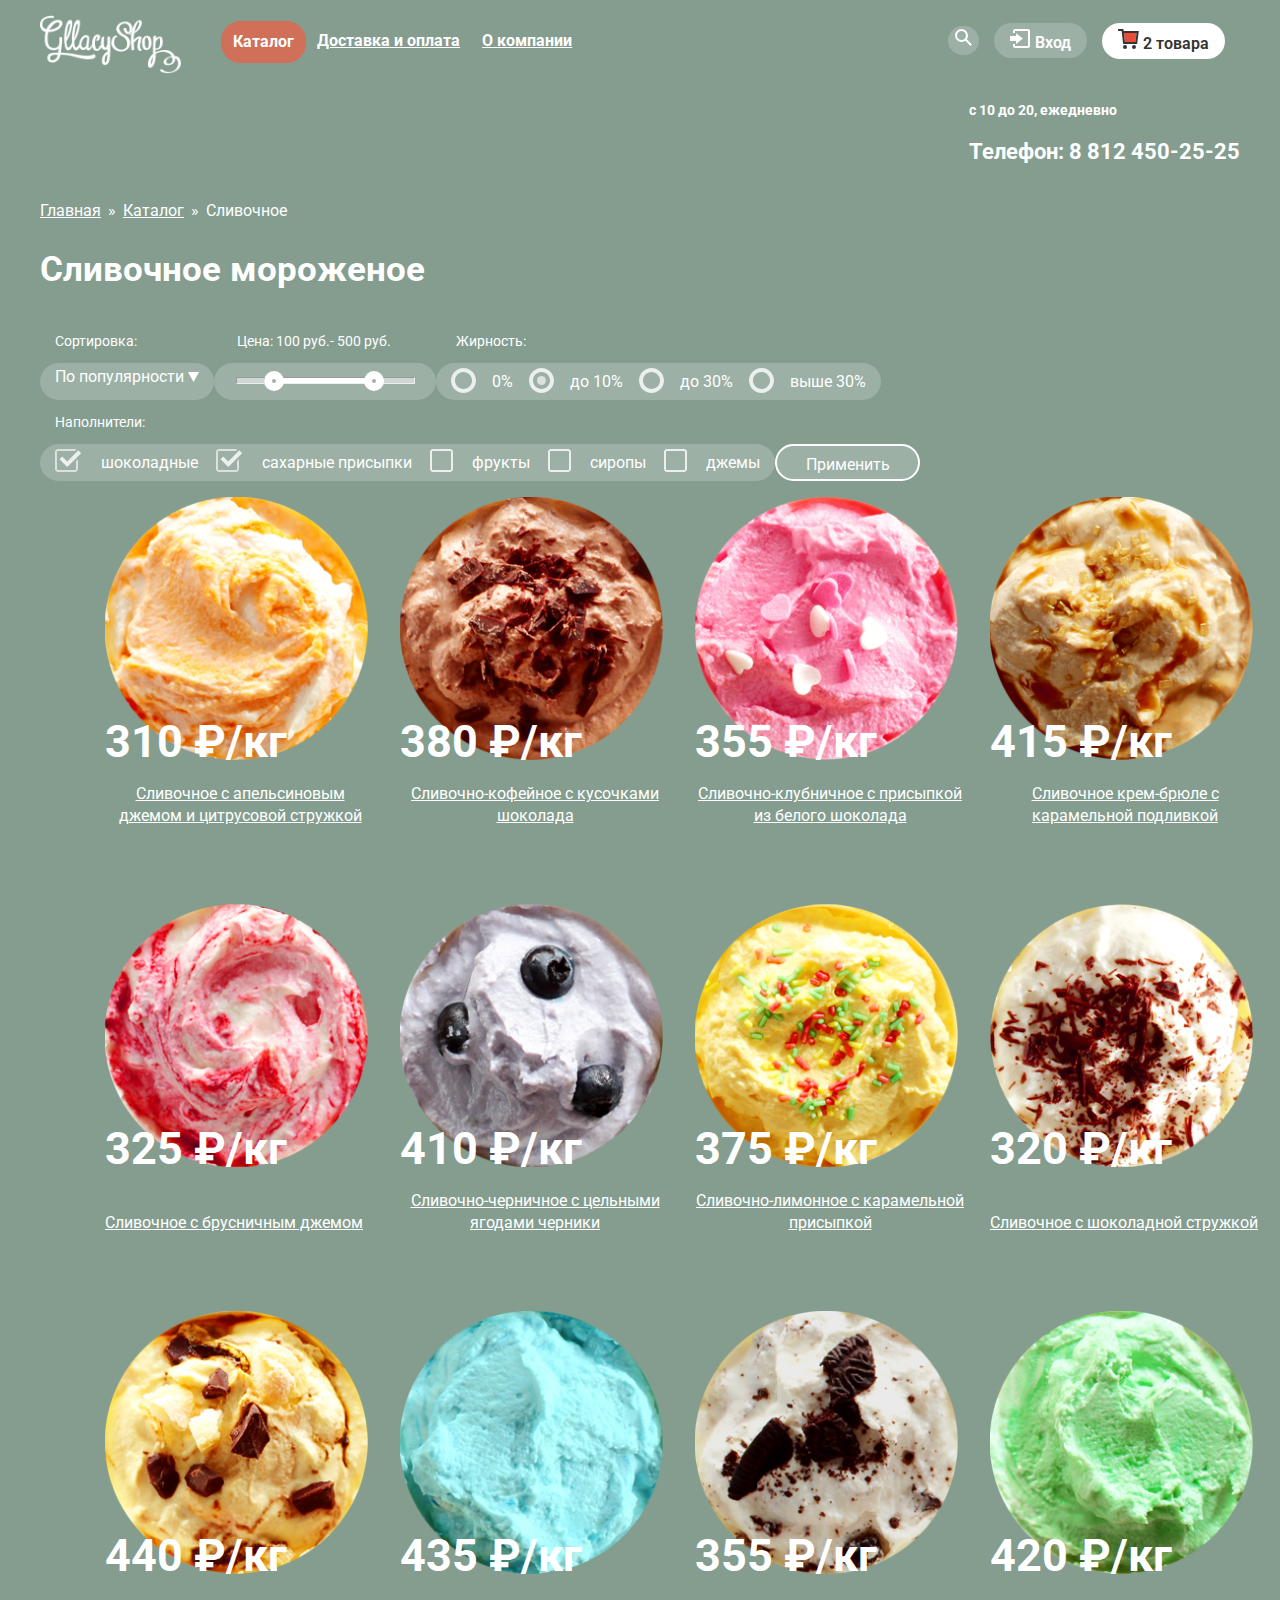
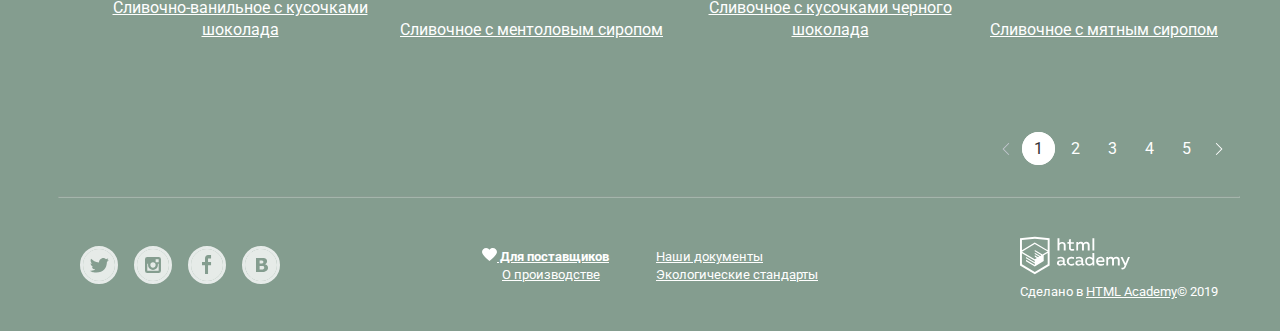
==== commit b02c5d44: "Базовые критерии Б1-Б4" ====
--- a/catalog.html
+++ b/catalog.html
@@ -116,32 +116,32 @@
           <div class="range">
             <hr class="range-1">
             <hr class="range-2">
-            <a class="circle-1" href="">
+            <a class="circle-1" href="#">
               <svg xmlns="http://www.w3.org/2000/svg" width="20" height="23" viewBox="0 0 20 23"><path opacity=".3" fill="#ABABAB" d="M10 20C4.477 20 0 15.522 0 10v2c0 5.522 4.477 10 10 10 5.522 0 10-4.478 10-10v-2c0 5.522-4.478 10-10 10z"/><circle fill="#FFF" cx="10" cy="10" r="10"/><circle fill="#ABABAB" cx="10" cy="10" r="2"/></svg>
             </a>
-            <a class="circle-2" href="">
+            <a class="circle-2" href="#">
               <svg xmlns="http://www.w3.org/2000/svg" width="20" height="23" viewBox="0 0 20 23"><path opacity=".3" fill="#ABABAB" d="M10 20C4.477 20 0 15.522 0 10v2c0 5.522 4.477 10 10 10 5.522 0 10-4.478 10-10v-2c0 5.522-4.478 10-10 10z"/><circle fill="#FFF" cx="10" cy="10" r="10"/><circle fill="#ABABAB" cx="10" cy="10" r="2"/></svg>
             </a>
           </div>
 
           <div class="sort-popularity radio-list">
-            <a href="">
-              <svg xmlns="http://www.w3.org/2000/svg" width="25" height="25" viewBox="0 0 25 25"><path fill="#FFFFFF" opacity="0.8" d="M12.5 4c4.687 0 8.5 3.813 8.5 8.5 0 4.687-3.813 8.5-8.5 8.5C7.813 21 4 17.187 4 12.5 4 7.813 7.813 4 12.5 4m0-4C5.597 0 0 5.597 0 12.5S5.597 25 12.5 25 25 19.403 25 12.5 19.403 0 12.5 0z"/></svg>
+            <a href="#">
+              <svg xmlns="http://www.w3.org/2000/svg" width="25" height="25" viewBox="0 0 25 25"><path fill="#FFFFFF" d="M12.5 4c4.687 0 8.5 3.813 8.5 8.5 0 4.687-3.813 8.5-8.5 8.5C7.813 21 4 17.187 4 12.5 4 7.813 7.813 4 12.5 4m0-4C5.597 0 0 5.597 0 12.5S5.597 25 12.5 25 25 19.403 25 12.5 19.403 0 12.5 0z"/></svg>
             </a>
               <p>0%</p>
             
-            <a href="">
-              <svg xmlns="http://www.w3.org/2000/svg" width="25" height="25" viewBox="0 0 25 25"><path fill="#FFFFFF" opacity="0.8"  d="M12.5 4c4.687 0 8.5 3.813 8.5 8.5 0 4.687-3.813 8.5-8.5 8.5C7.813 21 4 17.187 4 12.5 4 7.813 7.813 4 12.5 4m0-4C5.597 0 0 5.597 0 12.5S5.597 25 12.5 25 25 19.403 25 12.5 19.403 0 12.5 0z"/><circle fill="#FFFFFF" opacity="0.8"  cx="12.5" cy="12.5" r="4.5"/></svg>
+            <a href="#">
+              <svg xmlns="http://www.w3.org/2000/svg" width="25" height="25" viewBox="0 0 25 25"><path fill="#FFFFFF" d="M12.5 4c4.687 0 8.5 3.813 8.5 8.5 0 4.687-3.813 8.5-8.5 8.5C7.813 21 4 17.187 4 12.5 4 7.813 7.813 4 12.5 4m0-4C5.597 0 0 5.597 0 12.5S5.597 25 12.5 25 25 19.403 25 12.5 19.403 0 12.5 0z"/><circle fill="#FFFFFF" opacity="0.8"  cx="12.5" cy="12.5" r="4.5"/></svg>
             </a>
               <p>до 10%</p>
             
-            <a href="">
-              <svg xmlns="http://www.w3.org/2000/svg" width="25" height="25" viewBox="0 0 25 25"><path fill="#FFFFFF"  opacity="0.8" d="M12.5 4c4.687 0 8.5 3.813 8.5 8.5 0 4.687-3.813 8.5-8.5 8.5C7.813 21 4 17.187 4 12.5 4 7.813 7.813 4 12.5 4m0-4C5.597 0 0 5.597 0 12.5S5.597 25 12.5 25 25 19.403 25 12.5 19.403 0 12.5 0z"/></svg>
+            <a href="#">
+              <svg xmlns="http://www.w3.org/2000/svg" width="25" height="25" viewBox="0 0 25 25"><path fill="#FFFFFF"  d="M12.5 4c4.687 0 8.5 3.813 8.5 8.5 0 4.687-3.813 8.5-8.5 8.5C7.813 21 4 17.187 4 12.5 4 7.813 7.813 4 12.5 4m0-4C5.597 0 0 5.597 0 12.5S5.597 25 12.5 25 25 19.403 25 12.5 19.403 0 12.5 0z"/></svg>
             </a>
               <p>до 30%</p>
             
-            <a href="">
-              <svg xmlns="http://www.w3.org/2000/svg" width="25" height="25" viewBox="0 0 25 25"><path fill="#FFFFFF" opacity="0.8"  d="M12.5 4c4.687 0 8.5 3.813 8.5 8.5 0 4.687-3.813 8.5-8.5 8.5C7.813 21 4 17.187 4 12.5 4 7.813 7.813 4 12.5 4m0-4C5.597 0 0 5.597 0 12.5S5.597 25 12.5 25 25 19.403 25 12.5 19.403 0 12.5 0z"/></svg>
+            <a href="#">
+              <svg xmlns="http://www.w3.org/2000/svg" width="25" height="25" viewBox="0 0 25 25"><path fill="#FFFFFF"  d="M12.5 4c4.687 0 8.5 3.813 8.5 8.5 0 4.687-3.813 8.5-8.5 8.5C7.813 21 4 17.187 4 12.5 4 7.813 7.813 4 12.5 4m0-4C5.597 0 0 5.597 0 12.5S5.597 25 12.5 25 25 19.403 25 12.5 19.403 0 12.5 0z"/></svg>
             </a>
               <p>выше 30%</p>
             
@@ -178,28 +178,28 @@
 
         <div class="row">
           <div class="sort-popularity checkbox-list">
-              <a href="">
-                <svg xmlns="http://www.w3.org/2000/svg" width="27" height="23" viewBox="0 0 27 23"><path fill="#FFFFFF" opacity="0.8"  d="M7.285 7.486l-2.829 2.829 7.783 7.783L26.171 4.166l-2.828-2.829-11.104 11.102z"/><path fill="#FFFFFF" opacity="0.8"  d="M21 20c0 .542-.458 1-1 1H3c-.542 0-1-.458-1-1V3c0-.542.458-1 1-1h16.908L21.493.415A2.96 2.96 0 0 0 20 0H3C1.35 0 0 1.35 0 3v17c0 1.65 1.35 3 3 3h17c1.65 0 3-1.35 3-3v-9.829l-2 2V20z"/></svg>
+              <a href="#">
+                <svg xmlns="http://www.w3.org/2000/svg" width="27" height="23" viewBox="0 0 27 23"><path fill="#FFFFFF"  d="M7.285 7.486l-2.829 2.829 7.783 7.783L26.171 4.166l-2.828-2.829-11.104 11.102z"/><path fill="#FFFFFF" opacity="0.8"  d="M21 20c0 .542-.458 1-1 1H3c-.542 0-1-.458-1-1V3c0-.542.458-1 1-1h16.908L21.493.415A2.96 2.96 0 0 0 20 0H3C1.35 0 0 1.35 0 3v17c0 1.65 1.35 3 3 3h17c1.65 0 3-1.35 3-3v-9.829l-2 2V20z"/></svg>
               </a>
                 <p>шоколадные</p>
               
-              <a href="">
-                <svg xmlns="http://www.w3.org/2000/svg" width="27" height="23" viewBox="0 0 27 23"><path fill="#FFFFFF" opacity="0.8"  d="M7.285 7.486l-2.829 2.829 7.783 7.783L26.171 4.166l-2.828-2.829-11.104 11.102z"/><path fill="#FFFFFF"  opacity="0.8" d="M21 20c0 .542-.458 1-1 1H3c-.542 0-1-.458-1-1V3c0-.542.458-1 1-1h16.908L21.493.415A2.96 2.96 0 0 0 20 0H3C1.35 0 0 1.35 0 3v17c0 1.65 1.35 3 3 3h17c1.65 0 3-1.35 3-3v-9.829l-2 2V20z"/></svg>
+              <a href="#">
+                <svg xmlns="http://www.w3.org/2000/svg" width="27" height="23" viewBox="0 0 27 23"><path fill="#FFFFFF"   d="M7.285 7.486l-2.829 2.829 7.783 7.783L26.171 4.166l-2.828-2.829-11.104 11.102z"/><path fill="#FFFFFF"  opacity="0.8" d="M21 20c0 .542-.458 1-1 1H3c-.542 0-1-.458-1-1V3c0-.542.458-1 1-1h16.908L21.493.415A2.96 2.96 0 0 0 20 0H3C1.35 0 0 1.35 0 3v17c0 1.65 1.35 3 3 3h17c1.65 0 3-1.35 3-3v-9.829l-2 2V20z"/></svg>
               </a>
                 <p>сахарные присыпки</p>
               
-              <a href="">
-                <svg xmlns="http://www.w3.org/2000/svg" width="23" height="23" viewBox="0 0 23 23"><path fill="#FFFFFF" opacity="0.8"  d="M20 2c.542 0 1 .458 1 1v17c0 .542-.458 1-1 1H3c-.542 0-1-.458-1-1V3c0-.542.458-1 1-1h17m0-2H3C1.35 0 0 1.35 0 3v17c0 1.65 1.35 3 3 3h17c1.65 0 3-1.35 3-3V3c0-1.65-1.35-3-3-3z"/></svg>
+              <a href="#">
+                <svg xmlns="http://www.w3.org/2000/svg" width="23" height="23" viewBox="0 0 23 23"><path fill="#FFFFFF"  d="M20 2c.542 0 1 .458 1 1v17c0 .542-.458 1-1 1H3c-.542 0-1-.458-1-1V3c0-.542.458-1 1-1h17m0-2H3C1.35 0 0 1.35 0 3v17c0 1.65 1.35 3 3 3h17c1.65 0 3-1.35 3-3V3c0-1.65-1.35-3-3-3z"/></svg>
               </a>
                 <p>фрукты</p>
               
-              <a href="">
-                <svg xmlns="http://www.w3.org/2000/svg" width="23" height="23" viewBox="0 0 23 23"><path fill="#FFFFFF" opacity="0.8"  d="M20 2c.542 0 1 .458 1 1v17c0 .542-.458 1-1 1H3c-.542 0-1-.458-1-1V3c0-.542.458-1 1-1h17m0-2H3C1.35 0 0 1.35 0 3v17c0 1.65 1.35 3 3 3h17c1.65 0 3-1.35 3-3V3c0-1.65-1.35-3-3-3z"/></svg>
+              <a href="#">
+                <svg xmlns="http://www.w3.org/2000/svg" width="23" height="23" viewBox="0 0 23 23"><path fill="#FFFFFF" d="M20 2c.542 0 1 .458 1 1v17c0 .542-.458 1-1 1H3c-.542 0-1-.458-1-1V3c0-.542.458-1 1-1h17m0-2H3C1.35 0 0 1.35 0 3v17c0 1.65 1.35 3 3 3h17c1.65 0 3-1.35 3-3V3c0-1.65-1.35-3-3-3z"/></svg>
               </a>
                 <p>сиропы</p>
               
-              <a href="">
-                <svg xmlns="http://www.w3.org/2000/svg" width="23" height="23" viewBox="0 0 23 23"><path fill="#FFFFFF" opacity="0.8"  d="M20 2c.542 0 1 .458 1 1v17c0 .542-.458 1-1 1H3c-.542 0-1-.458-1-1V3c0-.542.458-1 1-1h17m0-2H3C1.35 0 0 1.35 0 3v17c0 1.65 1.35 3 3 3h17c1.65 0 3-1.35 3-3V3c0-1.65-1.35-3-3-3z"/></svg>
+              <a href="#">
+                <svg xmlns="http://www.w3.org/2000/svg" width="23" height="23" viewBox="0 0 23 23"><path fill="#FFFFFF"  d="M20 2c.542 0 1 .458 1 1v17c0 .542-.458 1-1 1H3c-.542 0-1-.458-1-1V3c0-.542.458-1 1-1h17m0-2H3C1.35 0 0 1.35 0 3v17c0 1.65 1.35 3 3 3h17c1.65 0 3-1.35 3-3V3c0-1.65-1.35-3-3-3z"/></svg>
               </a>
                 <p>джемы </p>
               
@@ -223,34 +223,34 @@
           <section class="content-row">
           <li>
             <article class="icecream-card">
-              <h3>Сливочное с апельсиновым джемом <br> и цитрусовой стружкой</h3>
+              <h3>Сливочное с апельсиновым джемом и цитрусовой стружкой</h3>
               <span> 310 ₽/кг </span>
               <img src="img/1.png" width="263" height="263" alt="Сливочное с апельсиновым джемом и цитрусовой стружкой">
-              <a class="link"> Быстрый просмотр</a>
-            </article>
-          </li>
-          <li>
-            <article class="icecream-card">
-              <h3>Сливочно-кофейное с кусочками  <br> шоколада</h3>
+              <a class="link" href="#"> Быстрый просмотр</a>
+            </article>
+          </li>
+          <li>
+            <article class="icecream-card">
+              <h3>Сливочно-кофейное с кусочками шоколада</h3>
               <span> 380 ₽/кг</span>
               <img src="img/2.png" width="263" height="263" alt="Сливочно-кофейное с кусочками шоколада">
-              <a class="link"> Быстрый просмотр</a>
+              <a class="link" href="#"> Быстрый просмотр</a>
             </article>
           </li>
           <li>
              <article class="icecream-card">
-              <h3>Сливочно-клубничное с присыпкой <br> из белого шоколада</h3>
+              <h3>Сливочно-клубничное с присыпкой из белого шоколада</h3>
               <span> 355 ₽/кг</span>
               <img src="img/3.png" width="263" height="263" alt="Сливочно-клубничное с присыпкой из белого шоколада">
-              <a class="link"> Быстрый просмотр</a>
-            </article>
-          </li>
-          <li>
-            <article class="icecream-card">
-              <h3>Сливочное крем-брюле с <br> карамельной подливкой</h3>
+              <a class="link" href="#"> Быстрый просмотр</a>
+            </article>
+          </li>
+          <li>
+            <article class="icecream-card">
+              <h3>Сливочное крем-брюле с карамельной подливкой</h3>
               <span> 415 ₽/кг </span>
               <img src="img/4.png" width="263" height="263" alt="Сливочное крем-брюле с карамельной подливкой">
-              <a class="link"> Быстрый просмотр</a>
+              <a class="link" href="#"> Быстрый просмотр</a>
             </article>
           </li>
           </section>
@@ -261,23 +261,23 @@
               <h3>Сливочное с брусничным джемом</h3>
               <span> 325 ₽/кг  </span>
               <img src="img/5.png" width="263" height="263" alt="Сливочное с брусничным джемом">
-              <a class="link"> Быстрый просмотр</a>
+              <a class="link" href="#"> Быстрый просмотр</a>
             </article>
           </li>
           <li>
              <article class="icecream-card">
-              <h3>Сливочно-черничное с цельными <br> ягодами черники</h3>
+              <h3>Сливочно-черничное с цельными ягодами черники</h3>
               <span> 410 ₽/кг </span>
               <img src="img/6.png" width="263" height="263" alt="Сливочно-черничное с цельными ягодами черники">
-              <a class="link"> Быстрый просмотр</a>
+              <a class="link" href="#"> Быстрый просмотр</a>
             </article>
           </li>
           <li>
              <article class="icecream-card">
-              <h3>Сливочно-лимонное с карамельной <br> присыпкой</h3>
+              <h3>Сливочно-лимонное с карамельной присыпкой</h3>
               <span> 375 ₽/кг </span>
               <img src="img/7.png" width="263" height="263" alt="Сливочно-лимонное с карамельной присыпкой">
-              <a class="link"> Быстрый просмотр</a>
+              <a class="link" href="#"> Быстрый просмотр</a>
             </article>
           </li>
           <li>
@@ -285,7 +285,7 @@
               <h3>Сливочное с шоколадной стружкой</h3>
               <span> 320 ₽/кг  </span>
               <img src="img/8.png" width="263" height="263" alt="Сливочное с шоколадной стружкой">
-              <a class="link"> Быстрый просмотр</a>
+              <a class="link" href="#"> Быстрый просмотр</a>
             </article>
           </li>
           </section>
@@ -293,10 +293,10 @@
           <section class="content-row">
           <li>
             <article class="icecream-card">
-              <h3>Сливочно-ванильное с кусочками <br>шоколада</h3>
+              <h3>Сливочно-ванильное с кусочками шоколада</h3>
               <span> 440 ₽/кг </span>
               <img src="img/9.png" width="263" height="263" alt="Сливочно-ванильное с кусочками шоколада">
-              <a class="link"> Быстрый просмотр</a>
+              <a class="link" href="#"> Быстрый просмотр</a>
             </article>
           </li>
           <li>
@@ -304,15 +304,15 @@
               <h3>Сливочноe с ментоловым сиропом</h3>
               <span> 435 ₽/кг </span>
               <img src="img/10.png" width="263" height="263" alt="Сливочноe с ментоловым сиропом">
-              <a class="link"> Быстрый просмотр</a>
-            </article>
-          </li>
-          <li>
-            <article class="icecream-card">
-              <h3>Сливочное с кусочками черного <br> шоколада</h3>
+              <a class="link" href="#"> Быстрый просмотр</a>
+            </article>
+          </li>
+          <li>
+            <article class="icecream-card">
+              <h3>Сливочное с кусочками черного шоколада</h3>
               <span> 355 ₽/кг </span>
               <img src="img/11.png" width="263" height="263" alt="Сливочное с кусочками черного шоколада">
-              <a class="link"> Быстрый просмотр</a>
+              <a class="link" href="#"> Быстрый просмотр</a>
             </article>
           </li>
           <li>
@@ -320,7 +320,7 @@
               <h3>Сливочное с мятным сиропом</h3>
               <span> 420 ₽/кг </span>
               <img src="img/12.png" width="263" height="263" alt="Сливочное с мятным сиропом">
-              <a class="link"> Быстрый просмотр</a>
+              <a class="link" href="#"> Быстрый просмотр</a>
             </article>
           </li>
            </section>
@@ -389,21 +389,21 @@
         <ul class="partners">
           <div class="row">
               <li>
-                <a  class="column2-bold" href="#"> 
+                <a  class="column2-bold" href="#!"> 
                   <svg xmlns="http://www.w3.org/2000/svg" width="15" height="13" viewBox="0 0 15 13"><g fill="#ffffff"><path d="M10.799 0c-1.35 0-2.551.65-3.3 1.661A4.097 4.097 0 0 0 4.199 0C1.875 0 0 1.806 0 4.044 0 7.223 7.499 13 7.499 13s7.499-5.777 7.499-8.956C14.998 1.806 13.123 0 10.799 0z"/></svg>
                   Для поставщиков
                 </a>
               </li>
               <li class="inden">
-                <a href="#">Наши документы</a>
+                <a href="#!">Наши документы</a>
               </li>
           </div>
           <div class="row">
               <li>
-                <a href="#">О производстве</a>
+                <a class="inden-1" href="#!">О производстве</a>
               </li>
               <li>
-                <a href="#">Экологические стандарты</a>
+                <a href="#!">Экологические стандарты</a>
               </li>
           </div>
         </ul>
@@ -411,13 +411,12 @@
 
     <div class="column-3">
       <p class="developer">
-        <a  class="developer-logo" href="">
+        <a  class="developer-logo" href="#!">
          <svg  class="developer-image" id="Layer_1" data-name="Layer 1" xmlns="http://www.w3.org/2000/svg" viewBox="0 0 108.08 36.85"><title>logo-htmlacademy-small1</title><g fill="#ffffff"><path d="M44.61,26.88a2,2,0,0,0,.55-0.1v1.33a3.25,3.25,0,0,1-1.18.21,1.67,1.67,0,0,1-1.67-1,4.84,4.84,0,0,1-3.14,1.08c-1.51,0-2.91-.83-2.91-2.55,0-2.13,2-2.79,3.71-2.79a11.08,11.08,0,0,1,2.17.25v-0.3c0-1-.76-1.77-2.19-1.77a7.42,7.42,0,0,0-3,.64v-1.7a10.21,10.21,0,0,1,3.19-.55c2.36,0,3.81,1.12,3.81,3.65v3a0.54,0.54,0,0,0,.49.59h0.17Zm-6.44-1.13A1.35,1.35,0,0,0,39.63,27h0.11a3.39,3.39,0,0,0,2.41-1V24.58a9.72,9.72,0,0,0-1.81-.21c-1,0-2.16.33-2.16,1.38h0Zm12.36-6.11a5,5,0,0,1,2.57.64V22a4.08,4.08,0,0,0-2.3-.7,2.75,2.75,0,1,0,0,5.49,5,5,0,0,0,2.43-.64v1.71a6.27,6.27,0,0,1-2.76.57A4.21,4.21,0,0,1,46,24.51q0-.21,0-0.41a4.32,4.32,0,0,1,4.18-4.46h0.38Zm12.17,7.24a2,2,0,0,0,.55-0.1v1.33a3.25,3.25,0,0,1-1.18.21,1.67,1.67,0,0,1-1.67-1,4.84,4.84,0,0,1-3.14,1.08c-1.51,0-2.91-.83-2.91-2.55,0-2.13,2-2.79,3.71-2.79a11.08,11.08,0,0,1,2.17.25v-0.3c0-1-.76-1.77-2.19-1.77a7.42,7.42,0,0,0-3,.64v-1.7a10.21,10.21,0,0,1,3.19-.55c2.36,0,3.81,1.12,3.81,3.65v3a0.54,0.54,0,0,0,.49.59h0.17Zm-6.44-1.13A1.35,1.35,0,0,0,57.73,27h0.11a3.39,3.39,0,0,0,2.41-1V24.58a9.72,9.72,0,0,0-1.81-.21c-1.06,0-2.16.33-2.16,1.38h0ZM73,16V28.2H71.35V26.88a3.88,3.88,0,0,1-3.19,1.54,4.4,4.4,0,0,1,0-8.78,3.81,3.81,0,0,1,3,1.3V16H73Zm-4.53,5.22a2.76,2.76,0,1,0,0,5.52A2.86,2.86,0,0,0,71.15,25V23A2.91,2.91,0,0,0,68.49,21.27ZM79,19.64c3.31,0,4.46,2.68,3.92,5.09H76.7c0.21,1.5,1.67,2.11,3.19,2.11a6.11,6.11,0,0,0,2.64-.59v1.6a7.14,7.14,0,0,1-3,.57C77,28.42,74.78,27,74.78,24a4.18,4.18,0,0,1,4-4.39H79Zm0.09,1.54a2.28,2.28,0,0,0-2.44,2.1v0.06H81.3A2,2,0,0,0,79.13,21.18Zm5.73,7V19.87h1.65v1a3.81,3.81,0,0,1,2.78-1.27A2.86,2.86,0,0,1,91.89,21a4.12,4.12,0,0,1,2.91-1.33A3.06,3.06,0,0,1,98,23V28.2h-1.9V23.05a1.59,1.59,0,0,0-1.42-1.75H94.42a2.8,2.8,0,0,0-2.07,1.12V28.2h-1.9V23.05A1.59,1.59,0,0,0,89,21.31H88.8a3,3,0,0,0-2.21,1.29v5.63H84.86Zm21.31-8.33h1.9l-3.91,9.46c-0.9,2.17-2.09,2.86-3.35,2.86a4.76,4.76,0,0,1-1.1-.14V30.46a2.86,2.86,0,0,0,.85.12c0.9,0,1.58-.64,2.07-1.9l0.17-.42-4-8.4h2l2.86,6.29ZM38.73,1.46V6.22a3.81,3.81,0,0,1,2.7-1.14,3.25,3.25,0,0,1,3.44,3.4v5.15H43V8.72a1.81,1.81,0,0,0-1.61-2h-0.3a2.93,2.93,0,0,0-2.32,1.39v5.52h-1.9V1.46h1.9ZM49.94,2.31v3h3V6.91h-3v3.81c0,1.1.5,1.46,1.58,1.46a4.49,4.49,0,0,0,1.69-.33v1.6A6.8,6.8,0,0,1,51,13.8a2.55,2.55,0,0,1-2.86-2.74V6.89H46.58V5.26h1.5V2.74Zm5.4,11.31V5.28H57v1A3.81,3.81,0,0,1,59.77,5a2.86,2.86,0,0,1,2.6,1.33A4.12,4.12,0,0,1,65.28,5,3.06,3.06,0,0,1,68.44,8.4v5.21h-1.9V8.46a1.59,1.59,0,0,0-1.42-1.75H64.89a2.8,2.8,0,0,0-2.07,1.12v5.78h-1.9V8.46A1.59,1.59,0,0,0,59.5,6.71H59.27A3,3,0,0,0,57.06,8v5.63H55.34ZM71.17,1.45H73V13.6H71.17V1.45ZM14.71,0H14.55L0,1.54V28.21l14.55,8.66,14.55-8.66V1.54Zm12.5,27.1L14.55,34.64,1.9,27.12V16.18l12.59,7.5V25L5.86,19.9v1.31l8.68,5.21v1.39L5.87,22.65V24l8.68,5.21,8.75-5.24V18.31L27.2,16V27.12Zm0-12.53-3.48,2-1.6,1L14.51,13v1.31L21,18.23H21l-0.14.09-1,.54-5.37-3.2V17l4.24,2.52-1,.67-3.2-1.9v1.31l2.1,1.24L14.5,22.1,2,14.65,14.51,7.11Zm0-1.32L14.49,5.76,1.91,13.25v-10L14.56,1.92,27.21,3.25v10h0Z" transform="translate(0 -0.02)" fill="#fff"/></svg>
         </a>
         <br>
         <span class="developer-text"> Сделано в 
-          <a href="https://htmlacademy.ru">HTML Academy</a>
-          2019
+          <a href="https://htmlacademy.ru">HTML Academy</a>&#169 2019
         </span>
         </p>
       </div> <!-- /column-3 -->
--- a/css/style.css
+++ b/css/style.css
@@ -13,7 +13,8 @@
 .access,
 .search-entry-field,
 .site-nav-paragraph,
-.full-basket {
+.full-basket,
+.modal {
   display: none;
 }
 
@@ -513,20 +514,22 @@
   background-image: url("../img/post-office.png");
   background-repeat: no-repeat;
   min-height: 220px;
+  padding-top: 38px;
+  margin-bottom: 40px;
   width: 570px;
 }
 
  .subscription p {
-  color: #323232;
-  padding-top: 38px;
-  padding-left: 27px;
-  margin-top: 0;
+  margin: 0;
+  color: #323232;
+  margin-left: 27px;
+  margin-bottom: 5px;
  }
 
  .subscription input {
   min-width: 367px;
   min-height: 45px;
-  top: 135px;
+  margin-top: 30px;
   margin-left: 30px;
   color: #999999;
   border: 1px solid;
@@ -753,9 +756,19 @@
 .radio-list p {
   margin: 0;
   padding-top: 5px;
-
-
-}
+}
+
+.radio-list svg,
+.checkbox-list svg{
+  opacity: 0.8;
+}
+
+.radio-list svg:hover,
+.checkbox-list svg:hover {
+  fill: #ffffff;
+  opacity: 1.0;
+}
+
 .checkbox-list {
   width: 705px;
   display: flex;
@@ -799,6 +812,7 @@
 .pagination ul {
   margin: 0;
   padding: 0;
+  margin-top: 6px;
 }
 
 .pagination li {
@@ -867,8 +881,8 @@
 
 .map iframe{
   position: absolute;
-  padding-bottom: 200px;
-  margin-top: -390px;
+  padding-bottom: 130px;
+  margin-top: -385px;
   width: 100%;
   min-height: 430px;
   z-index: 2;
@@ -944,6 +958,7 @@
   display: flex;
   flex-direction: row;
   justify-content: space-between;
+  margin-bottom: 30px;
 }
 
 .social-list {
@@ -979,7 +994,7 @@
 
 }
 .column-3 {
-  width: 190px;
+  width: 220px;
 }
 
 .social a {
@@ -996,13 +1011,19 @@
 }
 
 a.column2-bold {
-font-weight: bold;
-padding-left: -20px;
-}
-
+  font-weight: bold;
+}
+
+.inden-1 {
+  padding-left: 20px;
+}
 .column-3 svg {
   width: 110px;
   height: 45px;
+}
+p.developer {
+  padding: 0;
+  margin: 0;
 }
 
 .catalog-paragraph a {
@@ -1124,6 +1145,59 @@
   min-height: 173px;
   border-radius: 10px;
   box-shadow: 0 30px 50px rgba(0,0,0, 0.4);
+}
+
+.site-nav-paragraph {
+  display: none;
+}
+
+.site-nav-unit {
+  position: absolute;
+  top: 55px;
+  left: 240px;
+  width: 145px;
+  height: 173px;
+}
+
+.site-nav-unit ul {
+  padding: 0;
+  margin: 0;
+  margin-top: 13px;
+  margin-left: 20px;
+} 
+
+.site-nav-unit a {
+  color: #323232;
+  text-decoration: none;
+  font-size: 14px;
+  line-height: 16px;
+}
+
+.site-nav-unit li:hover {
+  background-color: #fbded7;
+  margin-left: -20px;
+  padding-left: 20px;
+}
+
+.site-nav-unit li:active {
+  background-color: #f6b5a5;
+  margin-left: -20px;
+  padding-left: 20px;
+}
+
+.site-nav-unit li.active {
+  background-color: #d07058;
+  margin-left: -20px;
+  padding-left: 20px;
+}
+
+
+.site-nav-unit li {
+  padding-bottom: 10px;
+}
+
+.site-nav-unit hr {
+  margin-left: -14px;
 }
 
 .catalog-paragraph a {
@@ -1264,6 +1338,6 @@
 }
 
 
-.modal-show{
+.modal-show {
   display: block;
 }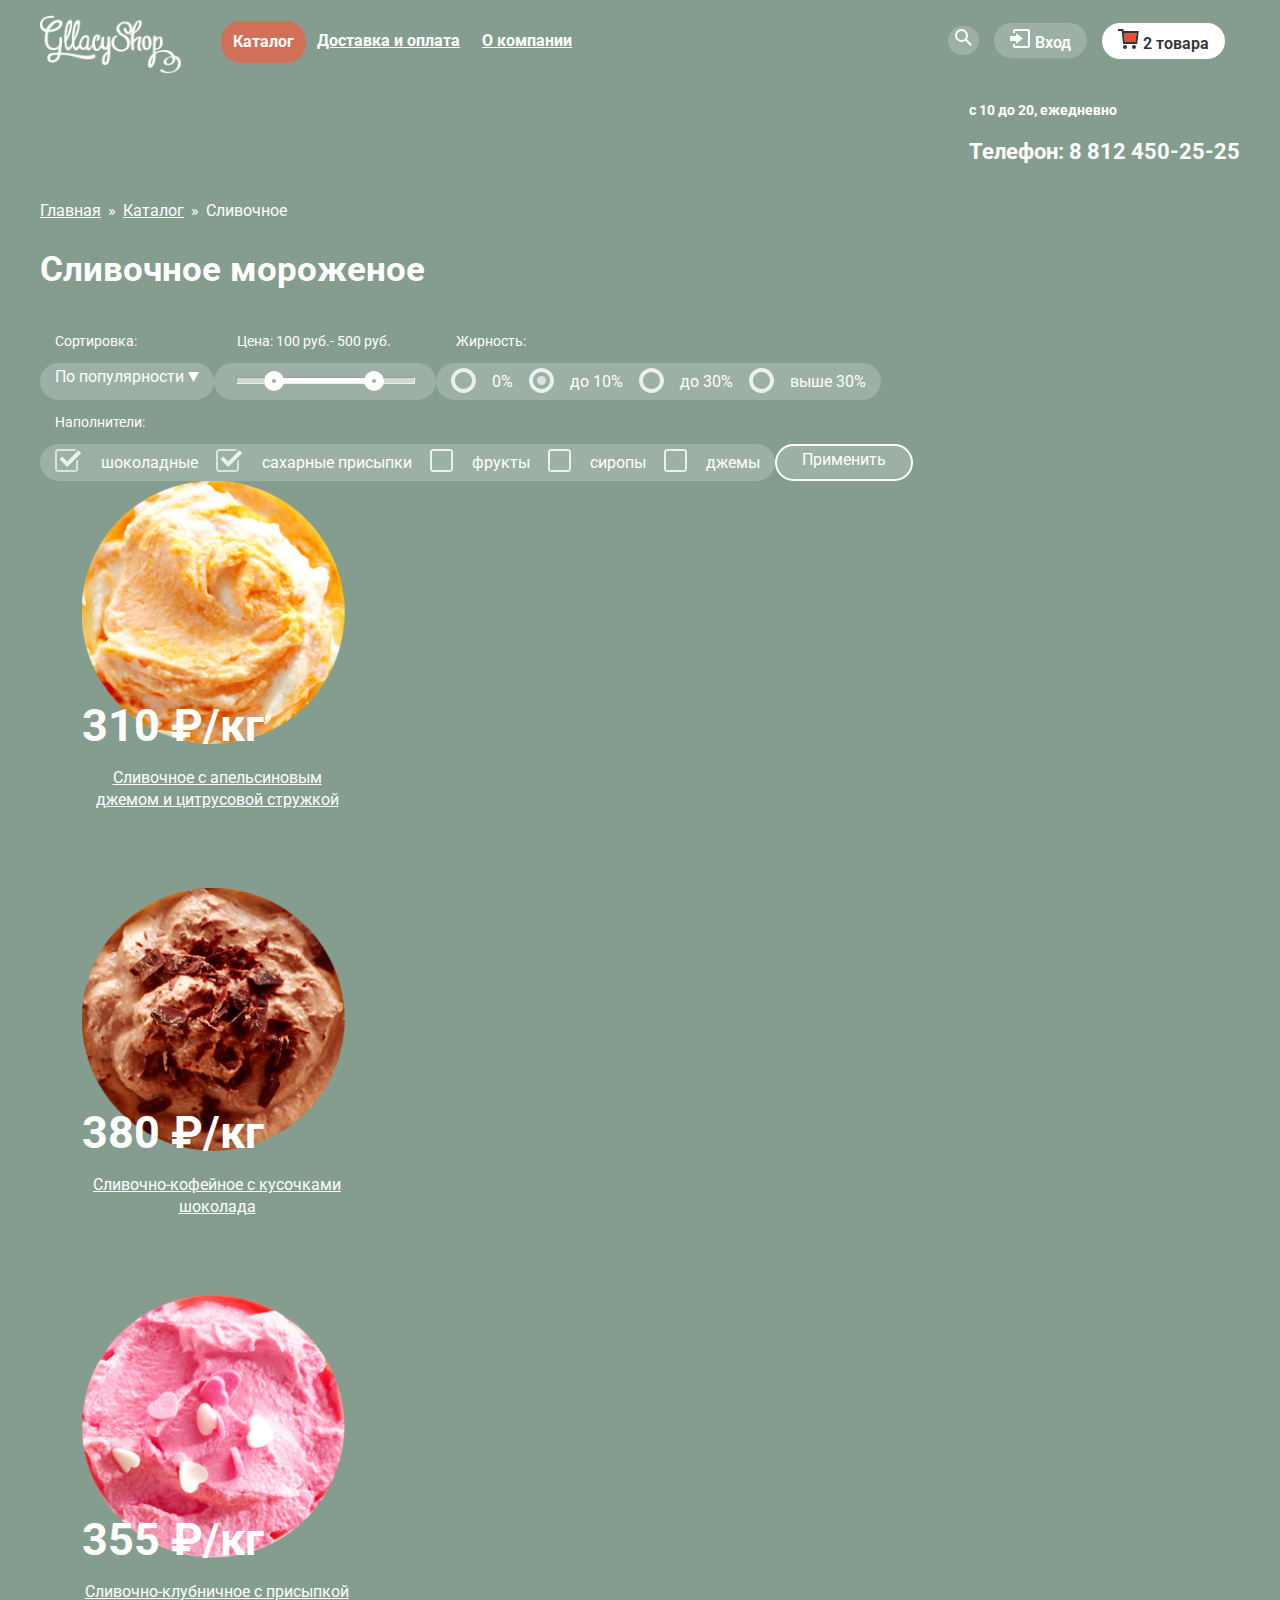
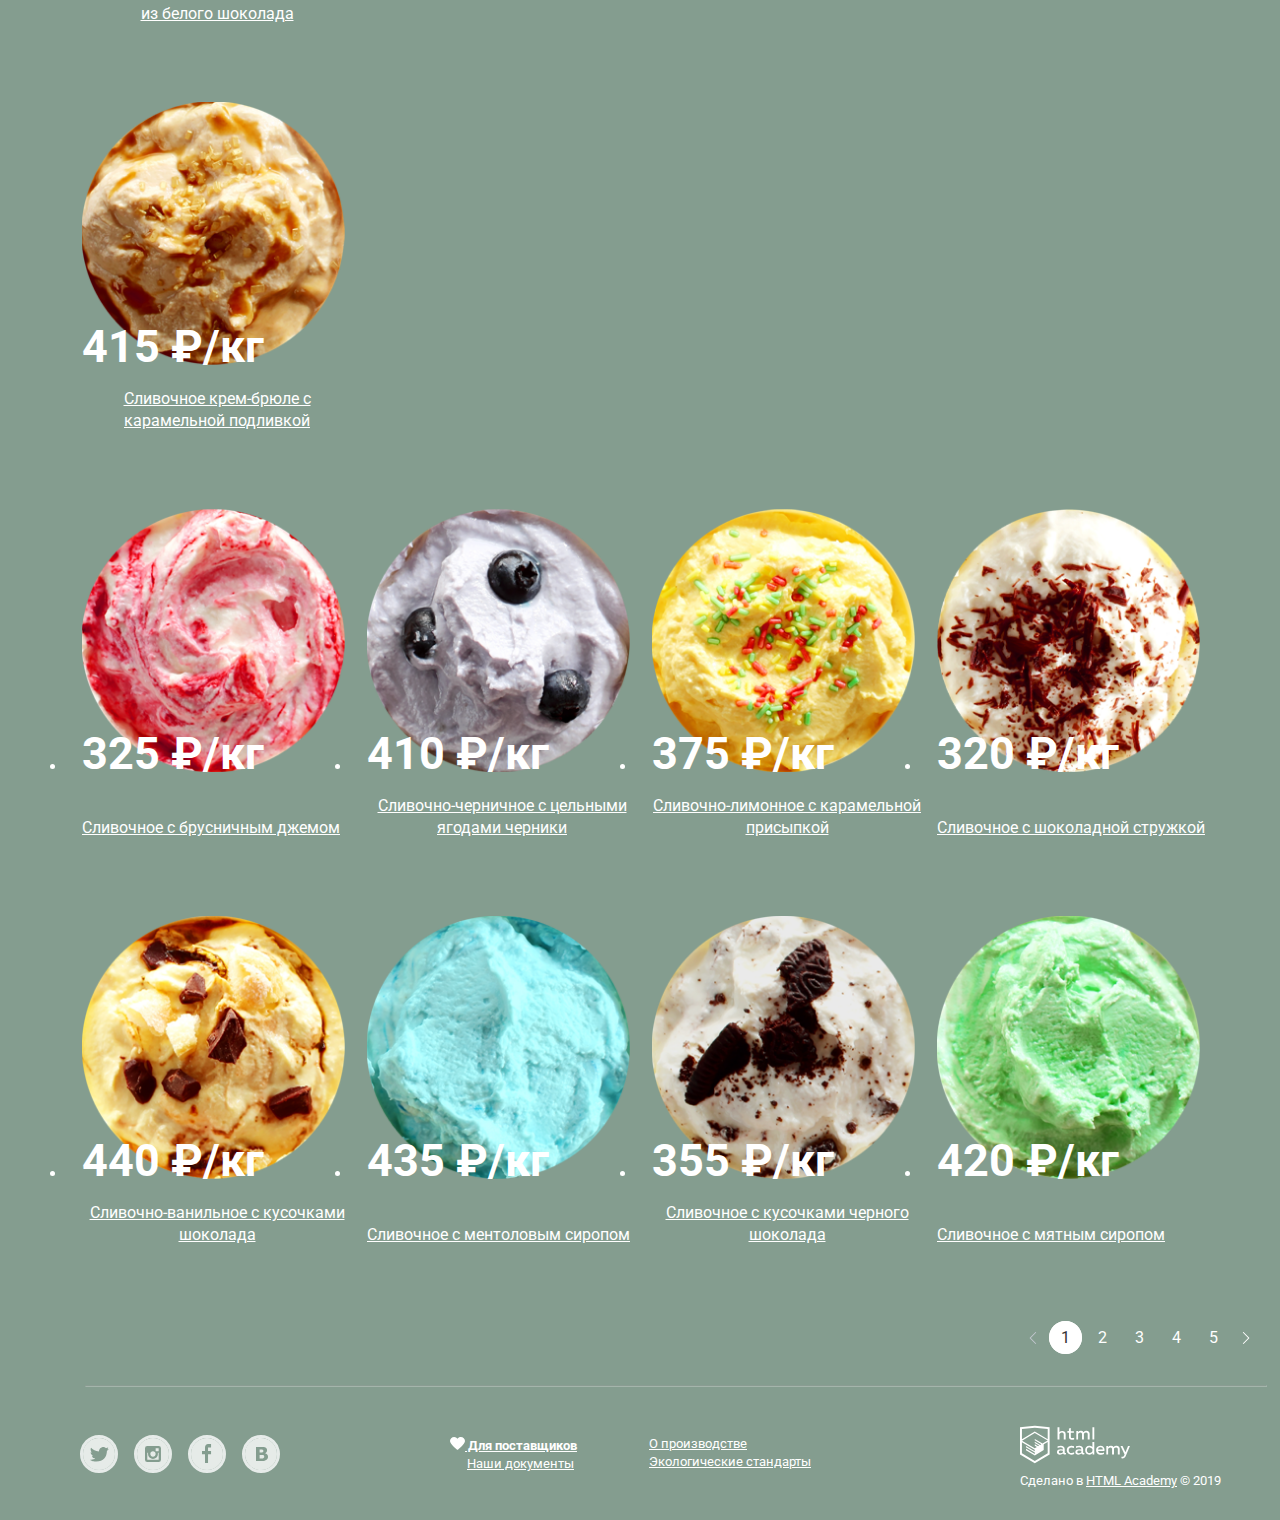
==== commit b62b3b05: "Базовый критерий Б5-index" ====
--- a/catalog.html
+++ b/catalog.html
@@ -25,33 +25,33 @@
             </ul>
         
          
-          <p class="search-nav">
-            <a href="#">
-              <svg xmlns="http://www.w3.org/2000/svg" xmlns:xlink="http://www.w3.org/1999/xlink" width="17" height="17" viewBox="0 0 17 17"><path d="M16.958 15.527L11.75 10.32A6.455 6.455 0 0 0 13 6.5 6.5 6.5 0 1 0 6.5 13a6.465 6.465 0 0 0 3.839-1.263l5.205 5.204 1.414-1.414zM6.5 11C4.019 11 2 8.981 2 6.5S4.019 2 6.5 2 11 4.019 11 6.5 8.981 11 6.5 11z " /></svg>
-            </a>
-            <span class="visually-hidden">Поиск по сайту</span>
-            <input type="search" class="visually-hidden" placeholder="Поиск по сайту">
-          </p>
+            <p class="search-nav">
+              <a href="#">
+                <svg xmlns="http://www.w3.org/2000/svg" xmlns:xlink="http://www.w3.org/1999/xlink" width="17" height="17" viewBox="0 0 17 17"><path d="M16.958 15.527L11.75 10.32A6.455 6.455 0 0 0 13 6.5 6.5 6.5 0 1 0 6.5 13a6.465 6.465 0 0 0 3.839-1.263l5.205 5.204 1.414-1.414zM6.5 11C4.019 11 2 8.981 2 6.5S4.019 2 6.5 2 11 4.019 11 6.5 8.981 11 6.5 11z " /></svg>
+              </a>
+              <span class="visually-hidden">Поиск по сайту</span>
+              <input type="search" class="visually-hidden" placeholder="Поиск по сайту">
+            </p>
           
         
-          <ul class="user-nav">
-             <li>
-              <a href="login.html">
-              <svg xmlns="http://www.w3.org/2000/svg" xmlns:xlink="http://www.w3.org/1999/xlink" width="21" height="19" viewBox="0 0 21 19"><g ><path d="M6 14.875L12.917 9.5 6 4.125v2.917H-.042v4.917H6z"/><path d="M18 0H5C3.9 0 3 .9 3 2v2h2V2h13v15H5v-2H3v2c0 1.1.9 2 2 2h13c1.1 0 2-.9 2-2V2c0-1.1-.9-2-2-2z " /></g></svg>
-               Вход</a>
-             </li>
-
-             <li>
-               <a class="active" href="basket.html">
-               <svg xmlns="http://www.w3.org/2000/svg" width="21" height="20" viewBox="0 0 21 20"><path fill="#E84D37" d="M5.888 4.031L6.922 13h10.45l1.176-8.969z"/><circle fill="#343434" cx="6.984" cy="18" r="2"/><circle fill="#343434" cx="15.984" cy="18" r="2"/><path fill="#343434" d="M5.657 2.031L5.422 0H0v2h3.64l1.5 13h13.988l1.699-12.969H5.657zM17.372 13H6.922L5.888 4.031h12.66L17.372 13z"/></svg>
-                 <span class="visually-hidden">Корзина:</span>
-                 2 товара
-               </a>
-             </li>
-          </ul>
+            <ul class="user-nav">
+               <li>
+                <a href="login.html">
+                <svg xmlns="http://www.w3.org/2000/svg" xmlns:xlink="http://www.w3.org/1999/xlink" width="21" height="19" viewBox="0 0 21 19"><g ><path d="M6 14.875L12.917 9.5 6 4.125v2.917H-.042v4.917H6z"/><path d="M18 0H5C3.9 0 3 .9 3 2v2h2V2h13v15H5v-2H3v2c0 1.1.9 2 2 2h13c1.1 0 2-.9 2-2V2c0-1.1-.9-2-2-2z " /></g></svg>
+                 Вход</a>
+               </li>
+
+               <li>
+                 <a class="active" href="basket.html">
+                 <svg xmlns="http://www.w3.org/2000/svg" width="21" height="20" viewBox="0 0 21 20"><path fill="#E84D37" d="M5.888 4.031L6.922 13h10.45l1.176-8.969z"/><circle fill="#343434" cx="6.984" cy="18" r="2"/><circle fill="#343434" cx="15.984" cy="18" r="2"/><path fill="#343434" d="M5.657 2.031L5.422 0H0v2h3.64l1.5 13h13.988l1.699-12.969H5.657zM17.372 13H6.922L5.888 4.031h12.66L17.372 13z"/></svg>
+                   <span class="visually-hidden">Корзина:</span>
+                   2 товара
+                 </a>
+               </li>
+            </ul>
+          </nav>
         </div> <!-- /row -->
-        
-          </nav>
+
 
         <div class="row">
           <div class="schedule">
@@ -72,105 +72,98 @@
 </header>
     <main>
       <div class="wrapper">
-
-        <section class="nav-site">
-      <ul class="navig-site-catalog">
-        <li><a href="index.html">Главная</a></li>
-        <li> » </li>
-        <li><a href="catalog.html">Каталог</a></li>
-        <li> » </li>
-        <li>Сливочное</li>
-      </ul>
-      </section>
-
-      <section class="heading">
-      <h2>Сливочное мороженое</h2>
-      </section>
-      </div>
-
-      <div class="wrapper">
-      <section class="filters-function">
-         <form action="https://echo.htmlacademy.ru" method="post">
+        <div class="nav-site">
+          <ul class="navig-site-catalog">
+            <li><a href="index.html">Главная</a></li>
+            <li> » </li>
+            <li><a href="catalog.html">Каталог</a></li>
+            <li> » </li>
+            <li>Сливочное</li>
+          </ul>
+        </div><!-- nav-site -->
+
+        <section class="heading">
+        <h2>Сливочное мороженое</h2>
+        </section>
+        </div>
+
+        <div class="wrapper">
+        <div class="filters-function">
+           <form action="https://echo.htmlacademy.ru" method="post">
+              <select  class="sorting" name="sorting">
+                  <label for="sorting"> Сортировка:</label>
+                   <option value="#">По популярности</option>
+                   <svg xmlns="http://www.w3.org/2000/svg" width="11" height="10" viewBox="0 0 11 10"><path fill="#ffffff" d="M5.5 10L0 0h11"/></svg>
+              </select>
+           </form>
+
+          <div class="row style-filter">
+           <p>Сортировка:</p>
+           <p>Цена: 100 руб.- 500 руб.</p>
+           <p>Жирность:</p>
+          </div> <!-- /row -->
+
+          <div class="row">
+            <a class="sort-popularity sort" href="#">По популярности 
+              <svg xmlns="http://www.w3.org/2000/svg" width="11" height="10" viewBox="0 0 11 10"><path fill="#ffffff" d="M5.5 10L0 0h11"/></svg>
+            </a>
+
+            <div class="range">
+              <hr class="range-1">
+              <hr class="range-2">
+              <a class="circle-1" href="#">
+                <svg xmlns="http://www.w3.org/2000/svg" width="20" height="23" viewBox="0 0 20 23"><path opacity=".3" fill="#ABABAB" d="M10 20C4.477 20 0 15.522 0 10v2c0 5.522 4.477 10 10 10 5.522 0 10-4.478 10-10v-2c0 5.522-4.478 10-10 10z"/><circle fill="#FFF" cx="10" cy="10" r="10"/><circle fill="#ABABAB" cx="10" cy="10" r="2"/></svg>
+              </a>
+              <a class="circle-2" href="#">
+                <svg xmlns="http://www.w3.org/2000/svg" width="20" height="23" viewBox="0 0 20 23"><path opacity=".3" fill="#ABABAB" d="M10 20C4.477 20 0 15.522 0 10v2c0 5.522 4.477 10 10 10 5.522 0 10-4.478 10-10v-2c0 5.522-4.478 10-10 10z"/><circle fill="#FFF" cx="10" cy="10" r="10"/><circle fill="#ABABAB" cx="10" cy="10" r="2"/></svg>
+              </a>
+            </div><!-- row -->
+
+            <div class="sort-popularity radio-list">
+              <a href="#">
+                <svg xmlns="http://www.w3.org/2000/svg" width="25" height="25" viewBox="0 0 25 25"><path fill="#FFFFFF" d="M12.5 4c4.687 0 8.5 3.813 8.5 8.5 0 4.687-3.813 8.5-8.5 8.5C7.813 21 4 17.187 4 12.5 4 7.813 7.813 4 12.5 4m0-4C5.597 0 0 5.597 0 12.5S5.597 25 12.5 25 25 19.403 25 12.5 19.403 0 12.5 0z"/></svg>
+              </a>
+                <p>0%</p>
+              
+              <a href="#">
+                <svg xmlns="http://www.w3.org/2000/svg" width="25" height="25" viewBox="0 0 25 25"><path fill="#FFFFFF" d="M12.5 4c4.687 0 8.5 3.813 8.5 8.5 0 4.687-3.813 8.5-8.5 8.5C7.813 21 4 17.187 4 12.5 4 7.813 7.813 4 12.5 4m0-4C5.597 0 0 5.597 0 12.5S5.597 25 12.5 25 25 19.403 25 12.5 19.403 0 12.5 0z"/><circle fill="#FFFFFF" opacity="0.8"  cx="12.5" cy="12.5" r="4.5"/></svg>
+              </a>
+                <p>до 10%</p>
+              
+              <a href="#">
+                <svg xmlns="http://www.w3.org/2000/svg" width="25" height="25" viewBox="0 0 25 25"><path fill="#FFFFFF"  d="M12.5 4c4.687 0 8.5 3.813 8.5 8.5 0 4.687-3.813 8.5-8.5 8.5C7.813 21 4 17.187 4 12.5 4 7.813 7.813 4 12.5 4m0-4C5.597 0 0 5.597 0 12.5S5.597 25 12.5 25 25 19.403 25 12.5 19.403 0 12.5 0z"/></svg>
+              </a>
+                <p>до 30%</p>
+              
+              <a href="#">
+                <svg xmlns="http://www.w3.org/2000/svg" width="25" height="25" viewBox="0 0 25 25"><path fill="#FFFFFF"  d="M12.5 4c4.687 0 8.5 3.813 8.5 8.5 0 4.687-3.813 8.5-8.5 8.5C7.813 21 4 17.187 4 12.5 4 7.813 7.813 4 12.5 4m0-4C5.597 0 0 5.597 0 12.5S5.597 25 12.5 25 25 19.403 25 12.5 19.403 0 12.5 0z"/></svg>
+              </a>
+                <p>выше 30%</p>
+              
+            </div><!-- sort-popularity radio-list --> 
+         </div> <!-- /row -->
+        
+          <form class="sorting">
+            <label class="sorting" for="cost"> Цена: 100 руб.- 500 руб.
+             <input type="range" name="cost" min="100" max="500" step="100">
+            </label>
+
+            <label class="sorting" for="fat">Жирность:</label>
+            <input type="radio" id="fat" name="fat" value="0%">
+            <input type="radio" id="fat" name="fat" value="до 10%">
+            <input type="radio" id="fat"  name="fat" value="до 30%">
+            <input type="radio" id="fat" name="fat" value="выше 30%">
+          </form>
           
 
-        <select  class="sorting" name="sorting" >
-          <div class="row">
-            <label class="" for="sorting"> Сортировка:</label>
-          <option value="cream">
-            <a href="#">По популярности 
-            </a>
-            <svg xmlns="http://www.w3.org/2000/svg" width="11" height="10" viewBox="0 0 11 10"><path fill="#ffffff" d="M5.5 10L0 0h11"/></svg></option>
-        </select>
-        
-        <div class="row style-filter">
-         <p>Сортировка:</p>
-         <p>Цена: 100 руб.- 500 руб.</p>
-         <p>Жирность:</p>
-        </div> <!-- /row -->
-
-        <div class="row">
-          <a class="sort-popularity sort" href="#">По популярности 
-            <svg xmlns="http://www.w3.org/2000/svg" width="11" height="10" viewBox="0 0 11 10"><path fill="#ffffff" d="M5.5 10L0 0h11"/></svg>
-          </a>
-
-          <div class="range">
-            <hr class="range-1">
-            <hr class="range-2">
-            <a class="circle-1" href="#">
-              <svg xmlns="http://www.w3.org/2000/svg" width="20" height="23" viewBox="0 0 20 23"><path opacity=".3" fill="#ABABAB" d="M10 20C4.477 20 0 15.522 0 10v2c0 5.522 4.477 10 10 10 5.522 0 10-4.478 10-10v-2c0 5.522-4.478 10-10 10z"/><circle fill="#FFF" cx="10" cy="10" r="10"/><circle fill="#ABABAB" cx="10" cy="10" r="2"/></svg>
-            </a>
-            <a class="circle-2" href="#">
-              <svg xmlns="http://www.w3.org/2000/svg" width="20" height="23" viewBox="0 0 20 23"><path opacity=".3" fill="#ABABAB" d="M10 20C4.477 20 0 15.522 0 10v2c0 5.522 4.477 10 10 10 5.522 0 10-4.478 10-10v-2c0 5.522-4.478 10-10 10z"/><circle fill="#FFF" cx="10" cy="10" r="10"/><circle fill="#ABABAB" cx="10" cy="10" r="2"/></svg>
-            </a>
-          </div>
-
-          <div class="sort-popularity radio-list">
-            <a href="#">
-              <svg xmlns="http://www.w3.org/2000/svg" width="25" height="25" viewBox="0 0 25 25"><path fill="#FFFFFF" d="M12.5 4c4.687 0 8.5 3.813 8.5 8.5 0 4.687-3.813 8.5-8.5 8.5C7.813 21 4 17.187 4 12.5 4 7.813 7.813 4 12.5 4m0-4C5.597 0 0 5.597 0 12.5S5.597 25 12.5 25 25 19.403 25 12.5 19.403 0 12.5 0z"/></svg>
-            </a>
-              <p>0%</p>
-            
-            <a href="#">
-              <svg xmlns="http://www.w3.org/2000/svg" width="25" height="25" viewBox="0 0 25 25"><path fill="#FFFFFF" d="M12.5 4c4.687 0 8.5 3.813 8.5 8.5 0 4.687-3.813 8.5-8.5 8.5C7.813 21 4 17.187 4 12.5 4 7.813 7.813 4 12.5 4m0-4C5.597 0 0 5.597 0 12.5S5.597 25 12.5 25 25 19.403 25 12.5 19.403 0 12.5 0z"/><circle fill="#FFFFFF" opacity="0.8"  cx="12.5" cy="12.5" r="4.5"/></svg>
-            </a>
-              <p>до 10%</p>
-            
-            <a href="#">
-              <svg xmlns="http://www.w3.org/2000/svg" width="25" height="25" viewBox="0 0 25 25"><path fill="#FFFFFF"  d="M12.5 4c4.687 0 8.5 3.813 8.5 8.5 0 4.687-3.813 8.5-8.5 8.5C7.813 21 4 17.187 4 12.5 4 7.813 7.813 4 12.5 4m0-4C5.597 0 0 5.597 0 12.5S5.597 25 12.5 25 25 19.403 25 12.5 19.403 0 12.5 0z"/></svg>
-            </a>
-              <p>до 30%</p>
-            
-            <a href="#">
-              <svg xmlns="http://www.w3.org/2000/svg" width="25" height="25" viewBox="0 0 25 25"><path fill="#FFFFFF"  d="M12.5 4c4.687 0 8.5 3.813 8.5 8.5 0 4.687-3.813 8.5-8.5 8.5C7.813 21 4 17.187 4 12.5 4 7.813 7.813 4 12.5 4m0-4C5.597 0 0 5.597 0 12.5S5.597 25 12.5 25 25 19.403 25 12.5 19.403 0 12.5 0z"/></svg>
-            </a>
-              <p>выше 30%</p>
-            
-          </div> 
-        </div> <!-- /row -->
-        
-          <div class="sorting"
-            <label class="sorting" for="cost"> Цена: 100 руб.- 500 руб.</label>
-            <input type="range" name="cost" min="100" max="500" step="100">
-
-            <label class="sorting" for="fat">Жирность:</label>
-            <input type="radio" name="fat" value="0%">
-            <input type="radio" name="fat" value="до 10%">
-            <input type="radio" name="fat" value="до 30%">
-            <input type="radio" name="fat" value="выше 30%">
-          ></div>
-          
-
-          <div class="row sorting">
+          <form class="row sorting">
             <label class="" for="fillers">Наполнители:</label>
-
             <label><input type="checkbox" name="fillers">шоколадные</label>
             <label><input type="checkbox" name="fillers">сахарные присыпки</label>
             <label><input type="checkbox" name="fillers">фрукты</label>
             <label><input type="checkbox" name="fillers">сиропы</label>
             <label><input type="checkbox" name="fillers">джемы</label>
-
-            
-          </div>  <!-- /row -->
+          </form>  <!-- /row -->
 
           <div class="row style-filter">
             <p>Наполнители:</p>
@@ -202,130 +195,119 @@
                 <svg xmlns="http://www.w3.org/2000/svg" width="23" height="23" viewBox="0 0 23 23"><path fill="#FFFFFF"  d="M20 2c.542 0 1 .458 1 1v17c0 .542-.458 1-1 1H3c-.542 0-1-.458-1-1V3c0-.542.458-1 1-1h17m0-2H3C1.35 0 0 1.35 0 3v17c0 1.65 1.35 3 3 3h17c1.65 0 3-1.35 3-3V3c0-1.65-1.35-3-3-3z"/></svg>
               </a>
                 <p>джемы </p>
-              
-            
-          </div>
-
-          <a class="filter-btn" href="#"><button class="submit filter">Применить</button>
-          </a>
+          </div><!-- sort-popularity checkbox-list -->
+          <a class="filter" href="#">Применить</a>
         </div><!-- row -->
       </div><!-- /wrapper -->
-
-        
-         </form>
-       </section>
-     </div>
       
-
       <div class="wrapper">
        <section class="catalog-ice-cream">
-        <ul>
+        <section class="content-row">
+          <ul>
+            <li>
+              <article class="icecream-card">
+                <h3>Сливочное с апельсиновым джемом и цитрусовой стружкой</h3>
+                <span> 310 ₽/кг </span>
+                <img src="img/1.png" width="263" height="263" alt="Сливочное с апельсиновым джемом и цитрусовой стружкой">
+                <a class="link" href="#"> Быстрый просмотр</a>
+              </article>
+            </li>
+            <li>
+              <article class="icecream-card">
+                <h3>Сливочно-кофейное с кусочками шоколада</h3>
+                <span> 380 ₽/кг</span>
+                <img src="img/2.png" width="263" height="263" alt="Сливочно-кофейное с кусочками шоколада">
+                <a class="link" href="#"> Быстрый просмотр</a>
+              </article>
+            </li>
+            <li>
+               <article class="icecream-card">
+                <h3>Сливочно-клубничное с присыпкой из белого шоколада</h3>
+                <span> 355 ₽/кг</span>
+                <img src="img/3.png" width="263" height="263" alt="Сливочно-клубничное с присыпкой из белого шоколада">
+                <a class="link" href="#"> Быстрый просмотр</a>
+              </article>
+            </li>
+            <li>
+              <article class="icecream-card">
+                <h3>Сливочное крем-брюле с карамельной подливкой</h3>
+                <span> 415 ₽/кг </span>
+                <img src="img/4.png" width="263" height="263" alt="Сливочное крем-брюле с карамельной подливкой">
+                <a class="link" href="#"> Быстрый просмотр</a>
+              </article>
+            </li>
+          </section>
+
           <section class="content-row">
-          <li>
-            <article class="icecream-card">
-              <h3>Сливочное с апельсиновым джемом и цитрусовой стружкой</h3>
-              <span> 310 ₽/кг </span>
-              <img src="img/1.png" width="263" height="263" alt="Сливочное с апельсиновым джемом и цитрусовой стружкой">
-              <a class="link" href="#"> Быстрый просмотр</a>
-            </article>
-          </li>
-          <li>
-            <article class="icecream-card">
-              <h3>Сливочно-кофейное с кусочками шоколада</h3>
-              <span> 380 ₽/кг</span>
-              <img src="img/2.png" width="263" height="263" alt="Сливочно-кофейное с кусочками шоколада">
-              <a class="link" href="#"> Быстрый просмотр</a>
-            </article>
-          </li>
-          <li>
-             <article class="icecream-card">
-              <h3>Сливочно-клубничное с присыпкой из белого шоколада</h3>
-              <span> 355 ₽/кг</span>
-              <img src="img/3.png" width="263" height="263" alt="Сливочно-клубничное с присыпкой из белого шоколада">
-              <a class="link" href="#"> Быстрый просмотр</a>
-            </article>
-          </li>
-          <li>
-            <article class="icecream-card">
-              <h3>Сливочное крем-брюле с карамельной подливкой</h3>
-              <span> 415 ₽/кг </span>
-              <img src="img/4.png" width="263" height="263" alt="Сливочное крем-брюле с карамельной подливкой">
-              <a class="link" href="#"> Быстрый просмотр</a>
-            </article>
-          </li>
+            <li>
+              <article class="icecream-card">
+                <h3>Сливочное с брусничным джемом</h3>
+                <span> 325 ₽/кг  </span>
+                <img src="img/5.png" width="263" height="263" alt="Сливочное с брусничным джемом">
+                <a class="link" href="#"> Быстрый просмотр</a>
+              </article>
+            </li>
+            <li>
+               <article class="icecream-card">
+                <h3>Сливочно-черничное с цельными ягодами черники</h3>
+                <span> 410 ₽/кг </span>
+                <img src="img/6.png" width="263" height="263" alt="Сливочно-черничное с цельными ягодами черники">
+                <a class="link" href="#"> Быстрый просмотр</a>
+              </article>
+            </li>
+            <li>
+               <article class="icecream-card">
+                <h3>Сливочно-лимонное с карамельной присыпкой</h3>
+                <span> 375 ₽/кг </span>
+                <img src="img/7.png" width="263" height="263" alt="Сливочно-лимонное с карамельной присыпкой">
+                <a class="link" href="#"> Быстрый просмотр</a>
+              </article>
+            </li>
+            <li>
+              <article class="icecream-card">
+                <h3>Сливочное с шоколадной стружкой</h3>
+                <span> 320 ₽/кг  </span>
+                <img src="img/8.png" width="263" height="263" alt="Сливочное с шоколадной стружкой">
+                <a class="link" href="#"> Быстрый просмотр</a>
+              </article>
+            </li>
           </section>
 
           <section class="content-row">
-          <li>
-            <article class="icecream-card">
-              <h3>Сливочное с брусничным джемом</h3>
-              <span> 325 ₽/кг  </span>
-              <img src="img/5.png" width="263" height="263" alt="Сливочное с брусничным джемом">
-              <a class="link" href="#"> Быстрый просмотр</a>
-            </article>
-          </li>
-          <li>
-             <article class="icecream-card">
-              <h3>Сливочно-черничное с цельными ягодами черники</h3>
-              <span> 410 ₽/кг </span>
-              <img src="img/6.png" width="263" height="263" alt="Сливочно-черничное с цельными ягодами черники">
-              <a class="link" href="#"> Быстрый просмотр</a>
-            </article>
-          </li>
-          <li>
-             <article class="icecream-card">
-              <h3>Сливочно-лимонное с карамельной присыпкой</h3>
-              <span> 375 ₽/кг </span>
-              <img src="img/7.png" width="263" height="263" alt="Сливочно-лимонное с карамельной присыпкой">
-              <a class="link" href="#"> Быстрый просмотр</a>
-            </article>
-          </li>
-          <li>
-            <article class="icecream-card">
-              <h3>Сливочное с шоколадной стружкой</h3>
-              <span> 320 ₽/кг  </span>
-              <img src="img/8.png" width="263" height="263" alt="Сливочное с шоколадной стружкой">
-              <a class="link" href="#"> Быстрый просмотр</a>
-            </article>
-          </li>
-          </section>
-
-          <section class="content-row">
-          <li>
-            <article class="icecream-card">
-              <h3>Сливочно-ванильное с кусочками шоколада</h3>
-              <span> 440 ₽/кг </span>
-              <img src="img/9.png" width="263" height="263" alt="Сливочно-ванильное с кусочками шоколада">
-              <a class="link" href="#"> Быстрый просмотр</a>
-            </article>
-          </li>
-          <li>
-            <article class="icecream-card">
-              <h3>Сливочноe с ментоловым сиропом</h3>
-              <span> 435 ₽/кг </span>
-              <img src="img/10.png" width="263" height="263" alt="Сливочноe с ментоловым сиропом">
-              <a class="link" href="#"> Быстрый просмотр</a>
-            </article>
-          </li>
-          <li>
-            <article class="icecream-card">
-              <h3>Сливочное с кусочками черного шоколада</h3>
-              <span> 355 ₽/кг </span>
-              <img src="img/11.png" width="263" height="263" alt="Сливочное с кусочками черного шоколада">
-              <a class="link" href="#"> Быстрый просмотр</a>
-            </article>
-          </li>
-          <li>
-            <article class="icecream-card">
-              <h3>Сливочное с мятным сиропом</h3>
-              <span> 420 ₽/кг </span>
-              <img src="img/12.png" width="263" height="263" alt="Сливочное с мятным сиропом">
-              <a class="link" href="#"> Быстрый просмотр</a>
-            </article>
-          </li>
-           </section>
-
-        </ul>
+            <li>
+              <article class="icecream-card">
+                <h3>Сливочно-ванильное с кусочками шоколада</h3>
+                <span> 440 ₽/кг </span>
+                <img src="img/9.png" width="263" height="263" alt="Сливочно-ванильное с кусочками шоколада">
+                <a class="link" href="#"> Быстрый просмотр</a>
+              </article>
+            </li>
+            <li>
+              <article class="icecream-card">
+                <h3>Сливочноe с ментоловым сиропом</h3>
+                <span> 435 ₽/кг </span>
+                <img src="img/10.png" width="263" height="263" alt="Сливочноe с ментоловым сиропом">
+                <a class="link" href="#"> Быстрый просмотр</a>
+              </article>
+            </li>
+            <li>
+              <article class="icecream-card">
+                <h3>Сливочное с кусочками черного шоколада</h3>
+                <span> 355 ₽/кг </span>
+                <img src="img/11.png" width="263" height="263" alt="Сливочное с кусочками черного шоколада">
+                <a class="link" href="#"> Быстрый просмотр</a>
+              </article>
+            </li>
+            <li>
+              <article class="icecream-card">
+                <h3>Сливочное с мятным сиропом</h3>
+                <span> 420 ₽/кг </span>
+                <img src="img/12.png" width="263" height="263" alt="Сливочное с мятным сиропом">
+                <a class="link" href="#"> Быстрый просмотр</a>
+              </article>
+            </li>
+          </ul>
+        </section>
        </section>
       </div> <!-- /wrapper -->
 
@@ -361,62 +343,65 @@
        <li>
         <a href="#!">
           <span class="visually-hidden">Твиттер</span>
-          <svg xmlns="http://www.w3.org/2000/svg" width="32" height="32" viewBox="0 0 32 32" fill="#ffffff" opacity="0.8">  <g ><path  d="M16 0C7.164 0 0 7.164 0 16c0 8.837 7.164 16 16 16 8.837 0 16-7.163 16-16 0-8.836-7.163-16-16-16zm7.944 12.809c-.251 6.516-3.463 10.832-10.992 10.702h-.486c-.447 0-4.543-.443-5.344-1.823 2.479.19 4.247-.406 5.12-1.136-1.048-.289-2.923-.461-3.251-2.848.384.104.618.221 1.299.113-1.307-.824-2.758-1.519-2.679-3.643.311.317 1.164.518 1.46.457-.768-.233-2.149-3.244-.974-4.781 1.984 1.79 4.075 3.482 7.804 3.643.227-2.214 1.24-3.699 3.168-4.325 1.84-.479 3.255.26 3.901 1.138.737-.224 1.453-.466 2.193-.685-.004.833-.569 1.463-.935 1.709.747.165 1.423-.475 1.423-.475-.184.963-1.094 1.725-1.707 1.954z"/></svg>
+          <svg xmlns="http://www.w3.org/2000/svg" width="32" height="32" viewBox="0 0 32 32" fill="#ffffff" opacity="0.8"><path  d="M16 0C7.164 0 0 7.164 0 16c0 8.837 7.164 16 16 16 8.837 0 16-7.163 16-16 0-8.836-7.163-16-16-16zm7.944 12.809c-.251 6.516-3.463 10.832-10.992 10.702h-.486c-.447 0-4.543-.443-5.344-1.823 2.479.19 4.247-.406 5.12-1.136-1.048-.289-2.923-.461-3.251-2.848.384.104.618.221 1.299.113-1.307-.824-2.758-1.519-2.679-3.643.311.317 1.164.518 1.46.457-.768-.233-2.149-3.244-.974-4.781 1.984 1.79 4.075 3.482 7.804 3.643.227-2.214 1.24-3.699 3.168-4.325 1.84-.479 3.255.26 3.901 1.138.737-.224 1.453-.466 2.193-.685-.004.833-.569 1.463-.935 1.709.747.165 1.423-.475 1.423-.475-.184.963-1.094 1.725-1.707 1.954z"/></svg>
         </a>
        </li>
        <li>
          <a href="#!">
             <span class="visually-hidden">Инстаграм</span>
-            <svg xmlns="http://www.w3.org/2000/svg" width="32" height="32" viewBox="0 0 32 32" fill="#ffffff" opacity="0.8"><g  ><path d="M20.916 16a4.938 4.938 0 1 1-9.877 0c0-.394.051-.773.138-1.14h-.897v6.838h11.396V14.86h-.897c.086.367.137.746.137 1.14z"/><path d="M15.978 18.659c1.466 0 2.659-1.193 2.659-2.659s-1.193-2.659-2.659-2.659c-1.466 0-2.659 1.193-2.659 2.659s1.192 2.659 2.659 2.659zM18.637 10.302h3.039v3.039h-3.039z"/><path d="M16 0C7.164 0 0 7.164 0 16c0 8.837 7.164 16 16 16 8.837 0 16-7.163 16-16 0-8.836-7.163-16-16-16zm7.955 21.698a2.285 2.285 0 0 1-2.279 2.279H10.279A2.285 2.285 0 0 1 8 21.698V10.302a2.286 2.286 0 0 1 2.279-2.279h11.396a2.286 2.286 0 0 1 2.279 2.279v11.396z"/></g></svg>
+            <svg xmlns="http://www.w3.org/2000/svg" width="32" height="32" viewBox="0 0 32 32" fill="#ffffff" opacity="0.8"><path d="M20.916 16a4.938 4.938 0 1 1-9.877 0c0-.394.051-.773.138-1.14h-.897v6.838h11.396V14.86h-.897c.086.367.137.746.137 1.14z"/><path d="M15.978 18.659c1.466 0 2.659-1.193 2.659-2.659s-1.193-2.659-2.659-2.659c-1.466 0-2.659 1.193-2.659 2.659s1.192 2.659 2.659 2.659zM18.637 10.302h3.039v3.039h-3.039z"/><path d="M16 0C7.164 0 0 7.164 0 16c0 8.837 7.164 16 16 16 8.837 0 16-7.163 16-16 0-8.836-7.163-16-16-16zm7.955 21.698a2.285 2.285 0 0 1-2.279 2.279H10.279A2.285 2.285 0 0 1 8 21.698V10.302a2.286 2.286 0 0 1 2.279-2.279h11.396a2.286 2.286 0 0 1 2.279 2.279v11.396z"/></svg>
          </a>
        </li>
        <li>
          <a href="#!">
             <span class="visually-hidden">Фейсбук</span>
-            <svg xmlns="http://www.w3.org/2000/svg" width="32" height="32" viewBox="0 0 32 32" fill="#ffffff" opacity="0.8"><g  ><path  d="M16 0C7.164 0 0 7.163 0 16s7.164 16 16 16c8.837 0 16-7.164 16-16S24.837 0 16 0zm4.062 9.455h-3.021v3.444h3.021v3.445h-3.021v8.61H14.02v-8.61H11v-3.445h3.021V9.455c0-1.902 1.353-3.445 3.021-3.445h3.021v3.445z"/></svg>
+            <svg xmlns="http://www.w3.org/2000/svg" width="32" height="32" viewBox="0 0 32 32" fill="#ffffff" opacity="0.8"><path  d="M16 0C7.164 0 0 7.163 0 16s7.164 16 16 16c8.837 0 16-7.164 16-16S24.837 0 16 0zm4.062 9.455h-3.021v3.444h3.021v3.445h-3.021v8.61H14.02v-8.61H11v-3.445h3.021V9.455c0-1.902 1.353-3.445 3.021-3.445h3.021v3.445z"/></svg>
             </a>
         </li>
         <li>
           <a href="#!">
               <span class="visually-hidden">Вконтакте</span>
-              <svg xmlns="http://www.w3.org/2000/svg" width="32" height="32" viewBox="0 0 32 32" fill="#ffffff" opacity="0.8"><g  ><path d="M16.637 14.495c.402-.019.719-.082.951-.188.326-.145.54-.33.641-.559.101-.229.15-.496.15-.797 0-.232-.058-.465-.174-.697-.116-.232-.322-.405-.617-.517-.264-.1-.592-.155-.984-.165a76.242 76.242 0 0 0-1.652-.014h-.339v2.965h.565c.571 0 1.057-.009 1.459-.028zM18.118 17.084c-.282-.081-.672-.125-1.166-.132a127.97 127.97 0 0 0-1.55-.009h-.79v3.493h.264c1.014 0 1.74-.003 2.18-.009a3.2 3.2 0 0 0 1.212-.245c.377-.157.633-.364.774-.625s.214-.562.214-.9c0-.446-.088-.788-.261-1.03-.17-.241-.464-.423-.877-.543z"/><path d="M16 0C7.164 0 0 7.164 0 16c0 8.837 7.164 16 16 16 8.837 0 16-7.163 16-16 0-8.836-7.163-16-16-16zm6.602 20.531a3.73 3.73 0 0 1-1.124 1.327c-.552.415-1.161.71-1.823.886s-1.501.264-2.519.264h-6.121V8.987h5.443c1.13 0 1.957.038 2.48.113a5.126 5.126 0 0 1 1.561.5c.533.27.929.632 1.189 1.087.26.455.392.975.392 1.558 0 .678-.179 1.278-.536 1.795-.358.518-.863.92-1.517 1.208v.075c.917.182 1.642.559 2.179 1.13.537.571.807 1.325.807 2.261 0 .678-.138 1.283-.411 1.817z"/></g></svg>
+              <svg xmlns="http://www.w3.org/2000/svg" width="32" height="32" viewBox="0 0 32 32" fill="#ffffff" opacity="0.8"><path d="M16.637 14.495c.402-.019.719-.082.951-.188.326-.145.54-.33.641-.559.101-.229.15-.496.15-.797 0-.232-.058-.465-.174-.697-.116-.232-.322-.405-.617-.517-.264-.1-.592-.155-.984-.165a76.242 76.242 0 0 0-1.652-.014h-.339v2.965h.565c.571 0 1.057-.009 1.459-.028zM18.118 17.084c-.282-.081-.672-.125-1.166-.132a127.97 127.97 0 0 0-1.55-.009h-.79v3.493h.264c1.014 0 1.74-.003 2.18-.009a3.2 3.2 0 0 0 1.212-.245c.377-.157.633-.364.774-.625s.214-.562.214-.9c0-.446-.088-.788-.261-1.03-.17-.241-.464-.423-.877-.543z"/><path d="M16 0C7.164 0 0 7.164 0 16c0 8.837 7.164 16 16 16 8.837 0 16-7.163 16-16 0-8.836-7.163-16-16-16zm6.602 20.531a3.73 3.73 0 0 1-1.124 1.327c-.552.415-1.161.71-1.823.886s-1.501.264-2.519.264h-6.121V8.987h5.443c1.13 0 1.957.038 2.48.113a5.126 5.126 0 0 1 1.561.5c.533.27.929.632 1.189 1.087.26.455.392.975.392 1.558 0 .678-.179 1.278-.536 1.795-.358.518-.863.92-1.517 1.208v.075c.917.182 1.642.559 2.179 1.13.537.571.807 1.325.807 2.261 0 .678-.138 1.283-.411 1.817z"/></svg>
           </a>
         </li>
         </ul>
       </div> <!-- /social -->
 
       <div class="column-2">
-        <ul class="partners">
-          <div class="row">
+        <div class="row">
+          <ul class="partners">
               <li>
                 <a  class="column2-bold" href="#!"> 
-                  <svg xmlns="http://www.w3.org/2000/svg" width="15" height="13" viewBox="0 0 15 13"><g fill="#ffffff"><path d="M10.799 0c-1.35 0-2.551.65-3.3 1.661A4.097 4.097 0 0 0 4.199 0C1.875 0 0 1.806 0 4.044 0 7.223 7.499 13 7.499 13s7.499-5.777 7.499-8.956C14.998 1.806 13.123 0 10.799 0z"/></svg>
+                  <svg xmlns="http://www.w3.org/2000/svg" width="15" height="13" viewBox="0 0 15 13"><g fill="#ffffff"><path d="M10.799 0c-1.35 0-2.551.65-3.3 1.661A4.097 4.097 0 0 0 4.199 0C1.875 0 0 1.806 0 4.044 0 7.223 7.499 13 7.499 13s7.499-5.777 7.499-8.956C14.998 1.806 13.123 0 10.799 0z"/></g></svg>
                   Для поставщиков
                 </a>
               </li>
               <li class="inden">
                 <a href="#!">Наши документы</a>
               </li>
-          </div>
-          <div class="row">
+          </ul>
+        </div>
+        <div class="row">
+           <ul>
               <li>
                 <a class="inden-1" href="#!">О производстве</a>
               </li>
               <li>
                 <a href="#!">Экологические стандарты</a>
               </li>
-          </div>
-        </ul>
+           </ul>
+        </div>
       </div> <!-- /column-2 -->
 
     <div class="column-3">
       <p class="developer">
         <a  class="developer-logo" href="#!">
-         <svg  class="developer-image" id="Layer_1" data-name="Layer 1" xmlns="http://www.w3.org/2000/svg" viewBox="0 0 108.08 36.85"><title>logo-htmlacademy-small1</title><g fill="#ffffff"><path d="M44.61,26.88a2,2,0,0,0,.55-0.1v1.33a3.25,3.25,0,0,1-1.18.21,1.67,1.67,0,0,1-1.67-1,4.84,4.84,0,0,1-3.14,1.08c-1.51,0-2.91-.83-2.91-2.55,0-2.13,2-2.79,3.71-2.79a11.08,11.08,0,0,1,2.17.25v-0.3c0-1-.76-1.77-2.19-1.77a7.42,7.42,0,0,0-3,.64v-1.7a10.21,10.21,0,0,1,3.19-.55c2.36,0,3.81,1.12,3.81,3.65v3a0.54,0.54,0,0,0,.49.59h0.17Zm-6.44-1.13A1.35,1.35,0,0,0,39.63,27h0.11a3.39,3.39,0,0,0,2.41-1V24.58a9.72,9.72,0,0,0-1.81-.21c-1,0-2.16.33-2.16,1.38h0Zm12.36-6.11a5,5,0,0,1,2.57.64V22a4.08,4.08,0,0,0-2.3-.7,2.75,2.75,0,1,0,0,5.49,5,5,0,0,0,2.43-.64v1.71a6.27,6.27,0,0,1-2.76.57A4.21,4.21,0,0,1,46,24.51q0-.21,0-0.41a4.32,4.32,0,0,1,4.18-4.46h0.38Zm12.17,7.24a2,2,0,0,0,.55-0.1v1.33a3.25,3.25,0,0,1-1.18.21,1.67,1.67,0,0,1-1.67-1,4.84,4.84,0,0,1-3.14,1.08c-1.51,0-2.91-.83-2.91-2.55,0-2.13,2-2.79,3.71-2.79a11.08,11.08,0,0,1,2.17.25v-0.3c0-1-.76-1.77-2.19-1.77a7.42,7.42,0,0,0-3,.64v-1.7a10.21,10.21,0,0,1,3.19-.55c2.36,0,3.81,1.12,3.81,3.65v3a0.54,0.54,0,0,0,.49.59h0.17Zm-6.44-1.13A1.35,1.35,0,0,0,57.73,27h0.11a3.39,3.39,0,0,0,2.41-1V24.58a9.72,9.72,0,0,0-1.81-.21c-1.06,0-2.16.33-2.16,1.38h0ZM73,16V28.2H71.35V26.88a3.88,3.88,0,0,1-3.19,1.54,4.4,4.4,0,0,1,0-8.78,3.81,3.81,0,0,1,3,1.3V16H73Zm-4.53,5.22a2.76,2.76,0,1,0,0,5.52A2.86,2.86,0,0,0,71.15,25V23A2.91,2.91,0,0,0,68.49,21.27ZM79,19.64c3.31,0,4.46,2.68,3.92,5.09H76.7c0.21,1.5,1.67,2.11,3.19,2.11a6.11,6.11,0,0,0,2.64-.59v1.6a7.14,7.14,0,0,1-3,.57C77,28.42,74.78,27,74.78,24a4.18,4.18,0,0,1,4-4.39H79Zm0.09,1.54a2.28,2.28,0,0,0-2.44,2.1v0.06H81.3A2,2,0,0,0,79.13,21.18Zm5.73,7V19.87h1.65v1a3.81,3.81,0,0,1,2.78-1.27A2.86,2.86,0,0,1,91.89,21a4.12,4.12,0,0,1,2.91-1.33A3.06,3.06,0,0,1,98,23V28.2h-1.9V23.05a1.59,1.59,0,0,0-1.42-1.75H94.42a2.8,2.8,0,0,0-2.07,1.12V28.2h-1.9V23.05A1.59,1.59,0,0,0,89,21.31H88.8a3,3,0,0,0-2.21,1.29v5.63H84.86Zm21.31-8.33h1.9l-3.91,9.46c-0.9,2.17-2.09,2.86-3.35,2.86a4.76,4.76,0,0,1-1.1-.14V30.46a2.86,2.86,0,0,0,.85.12c0.9,0,1.58-.64,2.07-1.9l0.17-.42-4-8.4h2l2.86,6.29ZM38.73,1.46V6.22a3.81,3.81,0,0,1,2.7-1.14,3.25,3.25,0,0,1,3.44,3.4v5.15H43V8.72a1.81,1.81,0,0,0-1.61-2h-0.3a2.93,2.93,0,0,0-2.32,1.39v5.52h-1.9V1.46h1.9ZM49.94,2.31v3h3V6.91h-3v3.81c0,1.1.5,1.46,1.58,1.46a4.49,4.49,0,0,0,1.69-.33v1.6A6.8,6.8,0,0,1,51,13.8a2.55,2.55,0,0,1-2.86-2.74V6.89H46.58V5.26h1.5V2.74Zm5.4,11.31V5.28H57v1A3.81,3.81,0,0,1,59.77,5a2.86,2.86,0,0,1,2.6,1.33A4.12,4.12,0,0,1,65.28,5,3.06,3.06,0,0,1,68.44,8.4v5.21h-1.9V8.46a1.59,1.59,0,0,0-1.42-1.75H64.89a2.8,2.8,0,0,0-2.07,1.12v5.78h-1.9V8.46A1.59,1.59,0,0,0,59.5,6.71H59.27A3,3,0,0,0,57.06,8v5.63H55.34ZM71.17,1.45H73V13.6H71.17V1.45ZM14.71,0H14.55L0,1.54V28.21l14.55,8.66,14.55-8.66V1.54Zm12.5,27.1L14.55,34.64,1.9,27.12V16.18l12.59,7.5V25L5.86,19.9v1.31l8.68,5.21v1.39L5.87,22.65V24l8.68,5.21,8.75-5.24V18.31L27.2,16V27.12Zm0-12.53-3.48,2-1.6,1L14.51,13v1.31L21,18.23H21l-0.14.09-1,.54-5.37-3.2V17l4.24,2.52-1,.67-3.2-1.9v1.31l2.1,1.24L14.5,22.1,2,14.65,14.51,7.11Zm0-1.32L14.49,5.76,1.91,13.25v-10L14.56,1.92,27.21,3.25v10h0Z" transform="translate(0 -0.02)" fill="#fff"/></svg>
+         <svg  class="developer-image" id="Layer_1" data-name="Layer 1" xmlns="http://www.w3.org/2000/svg" viewBox="0 0 108.08 36.85"><title>logo-htmlacademy-small1</title><g fill="#ffffff"><path d="M44.61,26.88a2,2,0,0,0,.55-0.1v1.33a3.25,3.25,0,0,1-1.18.21,1.67,1.67,0,0,1-1.67-1,4.84,4.84,0,0,1-3.14,1.08c-1.51,0-2.91-.83-2.91-2.55,0-2.13,2-2.79,3.71-2.79a11.08,11.08,0,0,1,2.17.25v-0.3c0-1-.76-1.77-2.19-1.77a7.42,7.42,0,0,0-3,.64v-1.7a10.21,10.21,0,0,1,3.19-.55c2.36,0,3.81,1.12,3.81,3.65v3a0.54,0.54,0,0,0,.49.59h0.17Zm-6.44-1.13A1.35,1.35,0,0,0,39.63,27h0.11a3.39,3.39,0,0,0,2.41-1V24.58a9.72,9.72,0,0,0-1.81-.21c-1,0-2.16.33-2.16,1.38h0Zm12.36-6.11a5,5,0,0,1,2.57.64V22a4.08,4.08,0,0,0-2.3-.7,2.75,2.75,0,1,0,0,5.49,5,5,0,0,0,2.43-.64v1.71a6.27,6.27,0,0,1-2.76.57A4.21,4.21,0,0,1,46,24.51q0-.21,0-0.41a4.32,4.32,0,0,1,4.18-4.46h0.38Zm12.17,7.24a2,2,0,0,0,.55-0.1v1.33a3.25,3.25,0,0,1-1.18.21,1.67,1.67,0,0,1-1.67-1,4.84,4.84,0,0,1-3.14,1.08c-1.51,0-2.91-.83-2.91-2.55,0-2.13,2-2.79,3.71-2.79a11.08,11.08,0,0,1,2.17.25v-0.3c0-1-.76-1.77-2.19-1.77a7.42,7.42,0,0,0-3,.64v-1.7a10.21,10.21,0,0,1,3.19-.55c2.36,0,3.81,1.12,3.81,3.65v3a0.54,0.54,0,0,0,.49.59h0.17Zm-6.44-1.13A1.35,1.35,0,0,0,57.73,27h0.11a3.39,3.39,0,0,0,2.41-1V24.58a9.72,9.72,0,0,0-1.81-.21c-1.06,0-2.16.33-2.16,1.38h0ZM73,16V28.2H71.35V26.88a3.88,3.88,0,0,1-3.19,1.54,4.4,4.4,0,0,1,0-8.78,3.81,3.81,0,0,1,3,1.3V16H73Zm-4.53,5.22a2.76,2.76,0,1,0,0,5.52A2.86,2.86,0,0,0,71.15,25V23A2.91,2.91,0,0,0,68.49,21.27ZM79,19.64c3.31,0,4.46,2.68,3.92,5.09H76.7c0.21,1.5,1.67,2.11,3.19,2.11a6.11,6.11,0,0,0,2.64-.59v1.6a7.14,7.14,0,0,1-3,.57C77,28.42,74.78,27,74.78,24a4.18,4.18,0,0,1,4-4.39H79Zm0.09,1.54a2.28,2.28,0,0,0-2.44,2.1v0.06H81.3A2,2,0,0,0,79.13,21.18Zm5.73,7V19.87h1.65v1a3.81,3.81,0,0,1,2.78-1.27A2.86,2.86,0,0,1,91.89,21a4.12,4.12,0,0,1,2.91-1.33A3.06,3.06,0,0,1,98,23V28.2h-1.9V23.05a1.59,1.59,0,0,0-1.42-1.75H94.42a2.8,2.8,0,0,0-2.07,1.12V28.2h-1.9V23.05A1.59,1.59,0,0,0,89,21.31H88.8a3,3,0,0,0-2.21,1.29v5.63H84.86Zm21.31-8.33h1.9l-3.91,9.46c-0.9,2.17-2.09,2.86-3.35,2.86a4.76,4.76,0,0,1-1.1-.14V30.46a2.86,2.86,0,0,0,.85.12c0.9,0,1.58-.64,2.07-1.9l0.17-.42-4-8.4h2l2.86,6.29ZM38.73,1.46V6.22a3.81,3.81,0,0,1,2.7-1.14,3.25,3.25,0,0,1,3.44,3.4v5.15H43V8.72a1.81,1.81,0,0,0-1.61-2h-0.3a2.93,2.93,0,0,0-2.32,1.39v5.52h-1.9V1.46h1.9ZM49.94,2.31v3h3V6.91h-3v3.81c0,1.1.5,1.46,1.58,1.46a4.49,4.49,0,0,0,1.69-.33v1.6A6.8,6.8,0,0,1,51,13.8a2.55,2.55,0,0,1-2.86-2.74V6.89H46.58V5.26h1.5V2.74Zm5.4,11.31V5.28H57v1A3.81,3.81,0,0,1,59.77,5a2.86,2.86,0,0,1,2.6,1.33A4.12,4.12,0,0,1,65.28,5,3.06,3.06,0,0,1,68.44,8.4v5.21h-1.9V8.46a1.59,1.59,0,0,0-1.42-1.75H64.89a2.8,2.8,0,0,0-2.07,1.12v5.78h-1.9V8.46A1.59,1.59,0,0,0,59.5,6.71H59.27A3,3,0,0,0,57.06,8v5.63H55.34ZM71.17,1.45H73V13.6H71.17V1.45ZM14.71,0H14.55L0,1.54V28.21l14.55,8.66,14.55-8.66V1.54Zm12.5,27.1L14.55,34.64,1.9,27.12V16.18l12.59,7.5V25L5.86,19.9v1.31l8.68,5.21v1.39L5.87,22.65V24l8.68,5.21,8.75-5.24V18.31L27.2,16V27.12Zm0-12.53-3.48,2-1.6,1L14.51,13v1.31L21,18.23H21l-0.14.09-1,.54-5.37-3.2V17l4.24,2.52-1,.67-3.2-1.9v1.31l2.1,1.24L14.5,22.1,2,14.65,14.51,7.11Zm0-1.32L14.49,5.76,1.91,13.25v-10L14.56,1.92,27.21,3.25v10h0Z" transform="translate(0 -0.02)"/></g></svg>
         </a>
         <br>
         <span class="developer-text"> Сделано в 
-          <a href="https://htmlacademy.ru">HTML Academy</a>&#169 2019
+          <a href="https://htmlacademy.ru">HTML Academy</a> &#169;
+          2019
         </span>
         </p>
       </div> <!-- /column-3 -->
--- a/css/style.css
+++ b/css/style.css
@@ -15,7 +15,7 @@
 .site-nav-paragraph,
 .full-basket,
 .modal {
-  display: none;
+ display: none;
 }
 
 a {
@@ -438,15 +438,17 @@
   line-height: 41px;
   font-weight: bold;
 }
+
 .general-info {
   background-image: url("../img/wafer.png");
-  background-repeat: no-repeat;
+  background-size: cover;
+  border-radius: 20px;
   color: #323232;
   height: auto;
   width: 1150px;
   margin: 0 auto;
+  margin-left: 30px;
   margin-bottom: 42px;
-  font-weight: medium;
 }
 
 .general-info h4 {
@@ -460,6 +462,7 @@
 }
 
 .fact-info li {
+  box-sizing: border-box;
   width: 530px;
   font-size: 16px;
   line-height: 22px;
@@ -467,8 +470,10 @@
 }
 
 ul.fact-info {
+ margin: 0;
+ padding: 0;
  padding-left: 24px;
- margin: 0;
+
 }
 
 .fact-1,.fact-2 ,.fact-3 ,.fact-4 {
@@ -477,9 +482,8 @@
 
 .fact-info {
   display: flex;
-  justify-content: space-between;
+  flex-direction: column;
   padding-right: 30px;
-  padding-bottom: 30px;
 }
 
 .fact-info p {
@@ -546,7 +550,17 @@
 .content-row { 
   display: flex;
   flex-direction: row;
-  justify-content: space-between;
+  flex-wrap: wrap;
+}
+
+ul.content-row {
+  margin:0;
+  padding: 0;
+}
+
+.catalog-ice-cream ul{
+  margin: 0;
+  padding: 0;
 }
 
 .icecream-card {
@@ -612,7 +626,7 @@
 }
 
 article.icecream-card{
-
+  margin-left: -10px;
 }
 article.icecream-card:hover {
   background-image: url("../img/fon-ice.png");
@@ -640,12 +654,13 @@
   box-shadow: inset 0 2px 2px rgba(172, 16, 0, 1);
 }
 
-.catalogice-cream svg {
+.content-row svg {
   position: absolute;
   z-index: 3;
   padding-left: 25px;
 }
-.catalogice-cream ul {
+
+.content-row ul {
   padding: 0;
 }
 
@@ -783,12 +798,13 @@
 
 .filter {
   background: rgba(255, 255, 255, 0.2);
-  padding: 10px; 
+  padding: 5px; 
+  padding-left: 25px;
+  padding-right: 25px;
   border: 2px solid #ffffff;
   border-radius: 20px;
   color: #ffffff;
-  width: 145px;
-  height: 37px;
+  text-decoration: none;
 }
 
 .filter:hover {
@@ -885,6 +901,8 @@
   margin-top: -385px;
   width: 100%;
   min-height: 430px;
+  frameborder:0; 
+  border:0;
   z-index: 2;
 }
 
@@ -972,7 +990,7 @@
 .column-2 {
   display: flex;
   flex-wrap: wrap;
-  width: 336px;
+  width: 400px;
   flex-direction: row;
 
 }
@@ -982,7 +1000,11 @@
 }
 
 .column-2 .inden {
-  padding-right: 55px;
+  padding-right: 35px;
+}
+
+.inden a{
+  padding-left: 17px;
 }
 
 ul.partners {
@@ -1015,12 +1037,14 @@
 }
 
 .inden-1 {
-  padding-left: 20px;
-}
+  padding-left: 0px;
+}
+
 .column-3 svg {
   width: 110px;
   height: 45px;
 }
+
 p.developer {
   padding: 0;
   margin: 0;
@@ -1088,7 +1112,7 @@
   width: 280px;
 }
 
-.entry-field input {
+.entry-field input, textarea {
  color: #999999;
   font-size: 14px;
   line-height: 24px;
@@ -1156,7 +1180,7 @@
   top: 55px;
   left: 240px;
   width: 145px;
-  height: 173px;
+  height: 180px;
 }
 
 .site-nav-unit ul {
@@ -1177,6 +1201,12 @@
   background-color: #fbded7;
   margin-left: -20px;
   padding-left: 20px;
+}
+
+.site-nav-unit li:nth-child(2):hover{
+  background-color: transparent;
+  margin-left: 0;
+  padding-left: 0;
 }
 
 .site-nav-unit li:active {
@@ -1226,17 +1256,17 @@
   margin-bottom: 10px;
 }
 
-.subscription-popup input {
+.subscription-popup input, textarea {
   width: 250px;
   margin-top: 15px;
 }
 
-.subscription-popup input[type="textarea"] {
+.subscription-popup textarea {
   width: 360px;
   min-height: 150px;
 }
 
-.subscription-popup input[type="textarea"]::placeholder {
+.subscription-popup textarea::placeholder {
   vertical-align: top;
 }
 
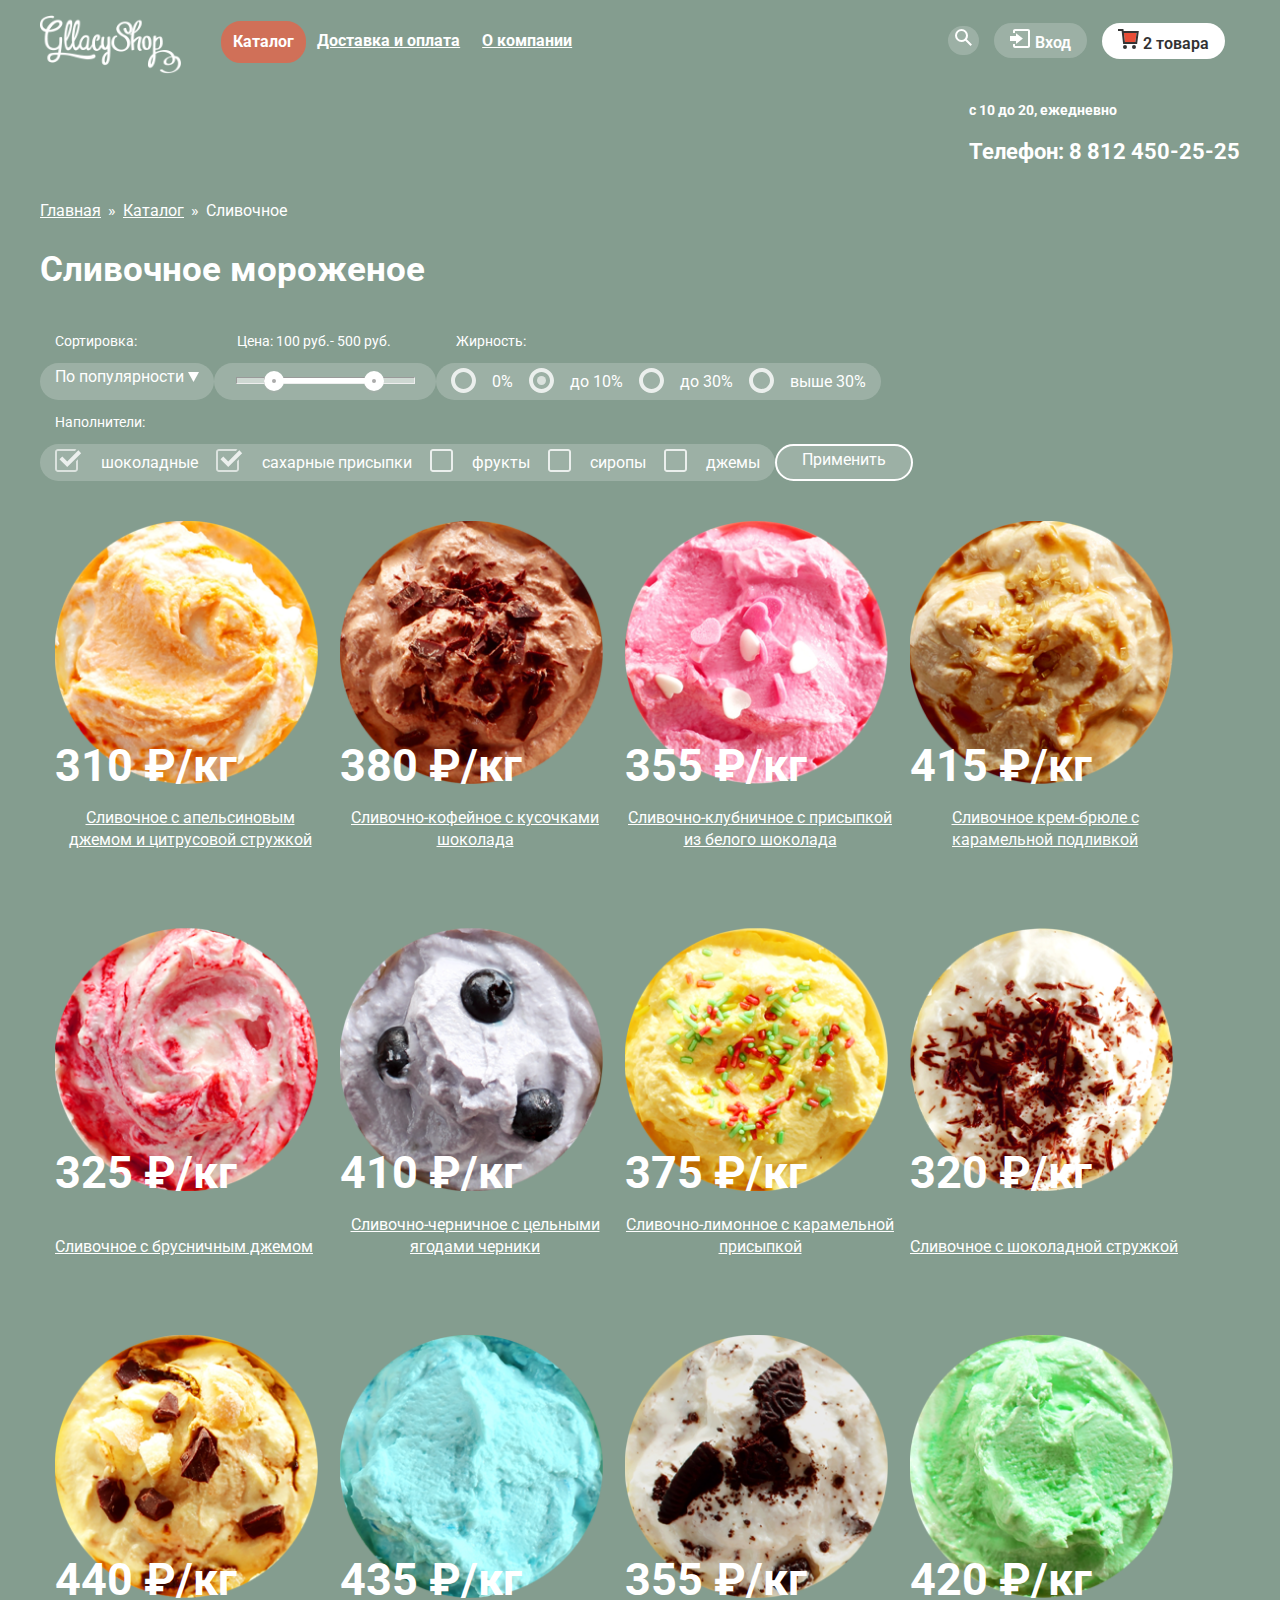
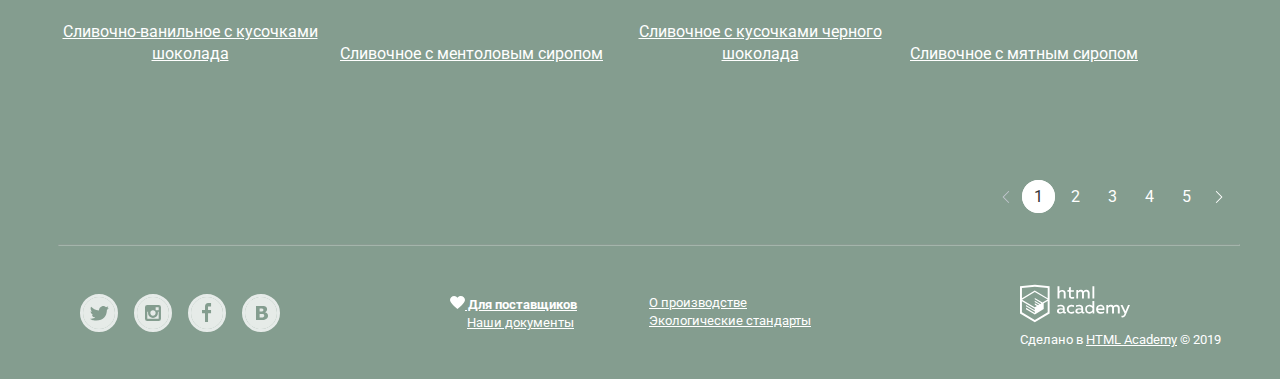
==== commit e39164e6: "Базовый критерий Б5-catalog" ====
--- a/catalog.html
+++ b/catalog.html
@@ -88,12 +88,10 @@
         </div>
 
         <div class="wrapper">
-        <div class="filters-function">
-           <form action="https://echo.htmlacademy.ru" method="post">
-              <select  class="sorting" name="sorting">
-                  <label for="sorting"> Сортировка:</label>
-                   <option value="#">По популярности</option>
-                   <svg xmlns="http://www.w3.org/2000/svg" width="11" height="10" viewBox="0 0 11 10"><path fill="#ffffff" d="M5.5 10L0 0h11"/></svg>
+           <form class="sorting" action="https://echo.htmlacademy.ru" method="post">
+              <label for="sorting"> Сортировка:</label>
+              <select  class="sorting" id="sorting" name="sorting">
+                <option value="#">По популярности</option>   
               </select>
            </form>
 
@@ -141,24 +139,24 @@
                 <p>выше 30%</p>
               
             </div><!-- sort-popularity radio-list --> 
-         </div> <!-- /row -->
+          </div> <!-- /row -->
         
           <form class="sorting">
             <label class="sorting" for="cost"> Цена: 100 руб.- 500 руб.
-             <input type="range" name="cost" min="100" max="500" step="100">
+             <input type="range" id="cost" name="cost" min="100" max="500" step="100">
             </label>
 
             <label class="sorting" for="fat">Жирность:</label>
             <input type="radio" id="fat" name="fat" value="0%">
-            <input type="radio" id="fat" name="fat" value="до 10%">
-            <input type="radio" id="fat"  name="fat" value="до 30%">
-            <input type="radio" id="fat" name="fat" value="выше 30%">
+            <input type="radio" name="fat" value="до 10%">
+            <input type="radio" name="fat" value="до 30%">
+            <input type="radio" name="fat" value="выше 30%">
           </form>
           
 
           <form class="row sorting">
             <label class="" for="fillers">Наполнители:</label>
-            <label><input type="checkbox" name="fillers">шоколадные</label>
+            <label><input type="checkbox" id="fillers" name="fillers">шоколадные</label>
             <label><input type="checkbox" name="fillers">сахарные присыпки</label>
             <label><input type="checkbox" name="fillers">фрукты</label>
             <label><input type="checkbox" name="fillers">сиропы</label>
@@ -169,41 +167,39 @@
             <p>Наполнители:</p>
           </div> <!-- /row -->
 
-        <div class="row">
-          <div class="sort-popularity checkbox-list">
-              <a href="#">
-                <svg xmlns="http://www.w3.org/2000/svg" width="27" height="23" viewBox="0 0 27 23"><path fill="#FFFFFF"  d="M7.285 7.486l-2.829 2.829 7.783 7.783L26.171 4.166l-2.828-2.829-11.104 11.102z"/><path fill="#FFFFFF" opacity="0.8"  d="M21 20c0 .542-.458 1-1 1H3c-.542 0-1-.458-1-1V3c0-.542.458-1 1-1h16.908L21.493.415A2.96 2.96 0 0 0 20 0H3C1.35 0 0 1.35 0 3v17c0 1.65 1.35 3 3 3h17c1.65 0 3-1.35 3-3v-9.829l-2 2V20z"/></svg>
-              </a>
-                <p>шоколадные</p>
-              
-              <a href="#">
-                <svg xmlns="http://www.w3.org/2000/svg" width="27" height="23" viewBox="0 0 27 23"><path fill="#FFFFFF"   d="M7.285 7.486l-2.829 2.829 7.783 7.783L26.171 4.166l-2.828-2.829-11.104 11.102z"/><path fill="#FFFFFF"  opacity="0.8" d="M21 20c0 .542-.458 1-1 1H3c-.542 0-1-.458-1-1V3c0-.542.458-1 1-1h16.908L21.493.415A2.96 2.96 0 0 0 20 0H3C1.35 0 0 1.35 0 3v17c0 1.65 1.35 3 3 3h17c1.65 0 3-1.35 3-3v-9.829l-2 2V20z"/></svg>
-              </a>
-                <p>сахарные присыпки</p>
-              
-              <a href="#">
-                <svg xmlns="http://www.w3.org/2000/svg" width="23" height="23" viewBox="0 0 23 23"><path fill="#FFFFFF"  d="M20 2c.542 0 1 .458 1 1v17c0 .542-.458 1-1 1H3c-.542 0-1-.458-1-1V3c0-.542.458-1 1-1h17m0-2H3C1.35 0 0 1.35 0 3v17c0 1.65 1.35 3 3 3h17c1.65 0 3-1.35 3-3V3c0-1.65-1.35-3-3-3z"/></svg>
-              </a>
-                <p>фрукты</p>
-              
-              <a href="#">
-                <svg xmlns="http://www.w3.org/2000/svg" width="23" height="23" viewBox="0 0 23 23"><path fill="#FFFFFF" d="M20 2c.542 0 1 .458 1 1v17c0 .542-.458 1-1 1H3c-.542 0-1-.458-1-1V3c0-.542.458-1 1-1h17m0-2H3C1.35 0 0 1.35 0 3v17c0 1.65 1.35 3 3 3h17c1.65 0 3-1.35 3-3V3c0-1.65-1.35-3-3-3z"/></svg>
-              </a>
-                <p>сиропы</p>
-              
-              <a href="#">
-                <svg xmlns="http://www.w3.org/2000/svg" width="23" height="23" viewBox="0 0 23 23"><path fill="#FFFFFF"  d="M20 2c.542 0 1 .458 1 1v17c0 .542-.458 1-1 1H3c-.542 0-1-.458-1-1V3c0-.542.458-1 1-1h17m0-2H3C1.35 0 0 1.35 0 3v17c0 1.65 1.35 3 3 3h17c1.65 0 3-1.35 3-3V3c0-1.65-1.35-3-3-3z"/></svg>
-              </a>
-                <p>джемы </p>
-          </div><!-- sort-popularity checkbox-list -->
-          <a class="filter" href="#">Применить</a>
-        </div><!-- row -->
-      </div><!-- /wrapper -->
+          <div class="row">
+            <div class="sort-popularity checkbox-list">
+                <a href="#">
+                  <svg xmlns="http://www.w3.org/2000/svg" width="27" height="23" viewBox="0 0 27 23"><path fill="#FFFFFF"  d="M7.285 7.486l-2.829 2.829 7.783 7.783L26.171 4.166l-2.828-2.829-11.104 11.102z"/><path fill="#FFFFFF" opacity="0.8"  d="M21 20c0 .542-.458 1-1 1H3c-.542 0-1-.458-1-1V3c0-.542.458-1 1-1h16.908L21.493.415A2.96 2.96 0 0 0 20 0H3C1.35 0 0 1.35 0 3v17c0 1.65 1.35 3 3 3h17c1.65 0 3-1.35 3-3v-9.829l-2 2V20z"/></svg>
+                </a>
+                  <p>шоколадные</p>
+                
+                <a href="#">
+                  <svg xmlns="http://www.w3.org/2000/svg" width="27" height="23" viewBox="0 0 27 23"><path fill="#FFFFFF"   d="M7.285 7.486l-2.829 2.829 7.783 7.783L26.171 4.166l-2.828-2.829-11.104 11.102z"/><path fill="#FFFFFF"  opacity="0.8" d="M21 20c0 .542-.458 1-1 1H3c-.542 0-1-.458-1-1V3c0-.542.458-1 1-1h16.908L21.493.415A2.96 2.96 0 0 0 20 0H3C1.35 0 0 1.35 0 3v17c0 1.65 1.35 3 3 3h17c1.65 0 3-1.35 3-3v-9.829l-2 2V20z"/></svg>
+                </a>
+                  <p>сахарные присыпки</p>
+                
+                <a href="#">
+                  <svg xmlns="http://www.w3.org/2000/svg" width="23" height="23" viewBox="0 0 23 23"><path fill="#FFFFFF"  d="M20 2c.542 0 1 .458 1 1v17c0 .542-.458 1-1 1H3c-.542 0-1-.458-1-1V3c0-.542.458-1 1-1h17m0-2H3C1.35 0 0 1.35 0 3v17c0 1.65 1.35 3 3 3h17c1.65 0 3-1.35 3-3V3c0-1.65-1.35-3-3-3z"/></svg>
+                </a>
+                  <p>фрукты</p>
+                
+                <a href="#">
+                  <svg xmlns="http://www.w3.org/2000/svg" width="23" height="23" viewBox="0 0 23 23"><path fill="#FFFFFF" d="M20 2c.542 0 1 .458 1 1v17c0 .542-.458 1-1 1H3c-.542 0-1-.458-1-1V3c0-.542.458-1 1-1h17m0-2H3C1.35 0 0 1.35 0 3v17c0 1.65 1.35 3 3 3h17c1.65 0 3-1.35 3-3V3c0-1.65-1.35-3-3-3z"/></svg>
+                </a>
+                  <p>сиропы</p>
+                
+                <a href="#">
+                  <svg xmlns="http://www.w3.org/2000/svg" width="23" height="23" viewBox="0 0 23 23"><path fill="#FFFFFF"  d="M20 2c.542 0 1 .458 1 1v17c0 .542-.458 1-1 1H3c-.542 0-1-.458-1-1V3c0-.542.458-1 1-1h17m0-2H3C1.35 0 0 1.35 0 3v17c0 1.65 1.35 3 3 3h17c1.65 0 3-1.35 3-3V3c0-1.65-1.35-3-3-3z"/></svg>
+                </a>
+                  <p>джемы </p>
+            </div><!-- sort-popularity checkbox-list -->
+           <a class="filter" href="#">Применить</a>
+          </div><!-- row -->
+        </div><!-- /wrapper -->
       
-      <div class="wrapper">
-       <section class="catalog-ice-cream">
-        <section class="content-row">
-          <ul>
+         <div class="wrapper">
+          <ul class="content-row">
             <li>
               <article class="icecream-card">
                 <h3>Сливочное с апельсиновым джемом и цитрусовой стружкой</h3>
@@ -236,9 +232,8 @@
                 <a class="link" href="#"> Быстрый просмотр</a>
               </article>
             </li>
-          </section>
-
-          <section class="content-row">
+          </ul>
+          <ul class="content-row">
             <li>
               <article class="icecream-card">
                 <h3>Сливочное с брусничным джемом</h3>
@@ -271,9 +266,8 @@
                 <a class="link" href="#"> Быстрый просмотр</a>
               </article>
             </li>
-          </section>
-
-          <section class="content-row">
+          </ul>
+          <ul class="content-row">
             <li>
               <article class="icecream-card">
                 <h3>Сливочно-ванильное с кусочками шоколада</h3>
@@ -307,35 +301,31 @@
               </article>
             </li>
           </ul>
-        </section>
-       </section>
-      </div> <!-- /wrapper -->
-
-      <div class="wrapper">
-        <div class="row">
-          <div class="pagination">
-            <a href="#!">
-              <svg class="back" xmlns="http://www.w3.org/2000/svg" width="8" height="12" viewBox="0 0 8 12"><path fill="#C1C6CE" d="M7.237 5.642L1.73.132c-.2-.197-.52-.197-.717 0s-.198.52 0 .717L6.163 6l-5.15 5.15c-.2.198-.2.52 0 .717.098.1.228.148.357.148.13 0 .26-.05.358-.148l5.51-5.51c.198-.197.198-.517 0-.715z"/></svg>
-            </a>
-            <ul>
-              <li><a class="active" href="#!">1</a></li>
-              <li><a href="#!">2</a></li>
-              <li><a href="#!">3</a></li>
-              <li><a href="#!">4</a></li>
-              <li><a href="#!">5</a></li>
-            </ul>
-            <a href="#!">
-              <svg class="forward" xmlns="http://www.w3.org/2000/svg" width="8" height="12" viewBox="0 0 8 12"><path fill="#FFFFFF" d="M7.237 5.642L1.73.132c-.2-.197-.52-.197-.717 0s-.198.52 0 .717L6.163 6l-5.15 5.15c-.2.198-.2.52 0 .717.098.1.228.148.357.148.13 0 .26-.05.358-.148l5.51-5.51c.198-.197.198-.517 0-.715z"/></svg>
-            </a>
-          </div><!-- pagination -->
-        </div><!-- row -->
-        <hr class="divide">
-      </div><!-- wrapper -->
-
-    </main>
+        </div> <!-- /wrapper -->
+
+        <div class="wrapper">
+          <div class="row">
+            <div class="pagination">
+              <a href="#!">
+                <svg class="back" xmlns="http://www.w3.org/2000/svg" width="8" height="12" viewBox="0 0 8 12"><path fill="#C1C6CE" d="M7.237 5.642L1.73.132c-.2-.197-.52-.197-.717 0s-.198.52 0 .717L6.163 6l-5.15 5.15c-.2.198-.2.52 0 .717.098.1.228.148.357.148.13 0 .26-.05.358-.148l5.51-5.51c.198-.197.198-.517 0-.715z"/></svg>
+              </a>
+              <ul>
+                <li><a class="active" href="#!">1</a></li>
+                <li><a href="#!">2</a></li>
+                <li><a href="#!">3</a></li>
+                <li><a href="#!">4</a></li>
+                <li><a href="#!">5</a></li>
+              </ul>
+              <a href="#!">
+                <svg class="forward" xmlns="http://www.w3.org/2000/svg" width="8" height="12" viewBox="0 0 8 12"><path fill="#FFFFFF" d="M7.237 5.642L1.73.132c-.2-.197-.52-.197-.717 0s-.198.52 0 .717L6.163 6l-5.15 5.15c-.2.198-.2.52 0 .717.098.1.228.148.357.148.13 0 .26-.05.358-.148l5.51-5.51c.198-.197.198-.517 0-.715z"/></svg>
+              </a>
+            </div><!-- pagination -->
+          </div><!-- row -->
+          <hr class="divide">
+        </div><!-- wrapper -->
+</main>
 
 <footer class="main-footer">
-
   <div class="wrapper">
     <div class="social">
      <span class="visually-hidden">Социальные сети:</span>
@@ -411,19 +401,15 @@
 
       
 
-     <section class=" modal full-basket">
+     <div class=" modal full-basket">
        
         <table>
-
-          <tr>
             <caption class="visually-hidden">Корзина с товарами</caption>
-          </tr>
-          
           <tr class="row">
             <td>
               <a href="#"><svg xmlns="http://www.w3.org/2000/svg" width="11" height="11" viewBox="0 0 11 11"><path fill="#231F20" d="M10.979.728l-.708-.707L5.5 4.792.729.021.021.728 4.793 5.5.021 10.271l.707.708L5.5 6.207l4.771 4.772.708-.708L6.207 5.5z"/></svg></a>
             </td>
-            <td><img src="img/1.png" width="33 px" height=""></td>
+            <td><img src="img/1.png" width="33" height="33" alt="Пломбир с апельсиновым джемом"></td>
             <td class="title">Пломбир с апельсиновым джемом </td>
             <td class="price">1,5 кг х <span>200 руб.</span></td>
             <td>300 руб.</td>
@@ -433,22 +419,19 @@
             <td>
               <a href="#"><svg xmlns="http://www.w3.org/2000/svg" width="11" height="11" viewBox="0 0 11 11"><path fill="#231F20" d="M10.979.728l-.708-.707L5.5 4.792.729.021.021.728 4.793 5.5.021 10.271l.707.708L5.5 6.207l4.771 4.772.708-.708L6.207 5.5z"/></svg></a>
             </td>
-            <td><img src="img/3.png" width="35px" height=""></td>
+            <td><img src="img/3.png" width="35" height="35" alt="Клубничный пломбир с присыпкой из белого шоколада"></td>
             <td class="title">Клубничный пломбир с присыпкой из белого шоколада</td>
             <td class="price">1,5 кг х <span>300 руб.</span></td>
             <td>450 руб.</td>
           </tr>
-           
-         
           </table>
 
            <hr>
             <span class="row">
             <span class="schedule">Итого: 750 руб.</span>
           </span>
-
         <button class="submit row schedule"> Оформить заказ</button>
-      </section>
+      </div><!-- modal full-basket -->
 
   </body>
 </html>
--- a/css/style.css
+++ b/css/style.css
@@ -15,7 +15,7 @@
 .site-nav-paragraph,
 .full-basket,
 .modal {
- display: none;
+  display: none;
 }
 
 a {
@@ -556,6 +556,14 @@
 ul.content-row {
   margin:0;
   padding: 0;
+}
+
+ul:nth-child(1).content-row {
+  margin-top: 40px;
+}
+
+ul:nth-child(3).content-row {
+  margin-bottom: 40px;
 }
 
 .catalog-ice-cream ul{
@@ -705,7 +713,7 @@
   color: #ffffff;
   text-decoration: none;
   height: 27px;
-}
+ }
 
 .sort-popularity a {
   text-decoration: none;
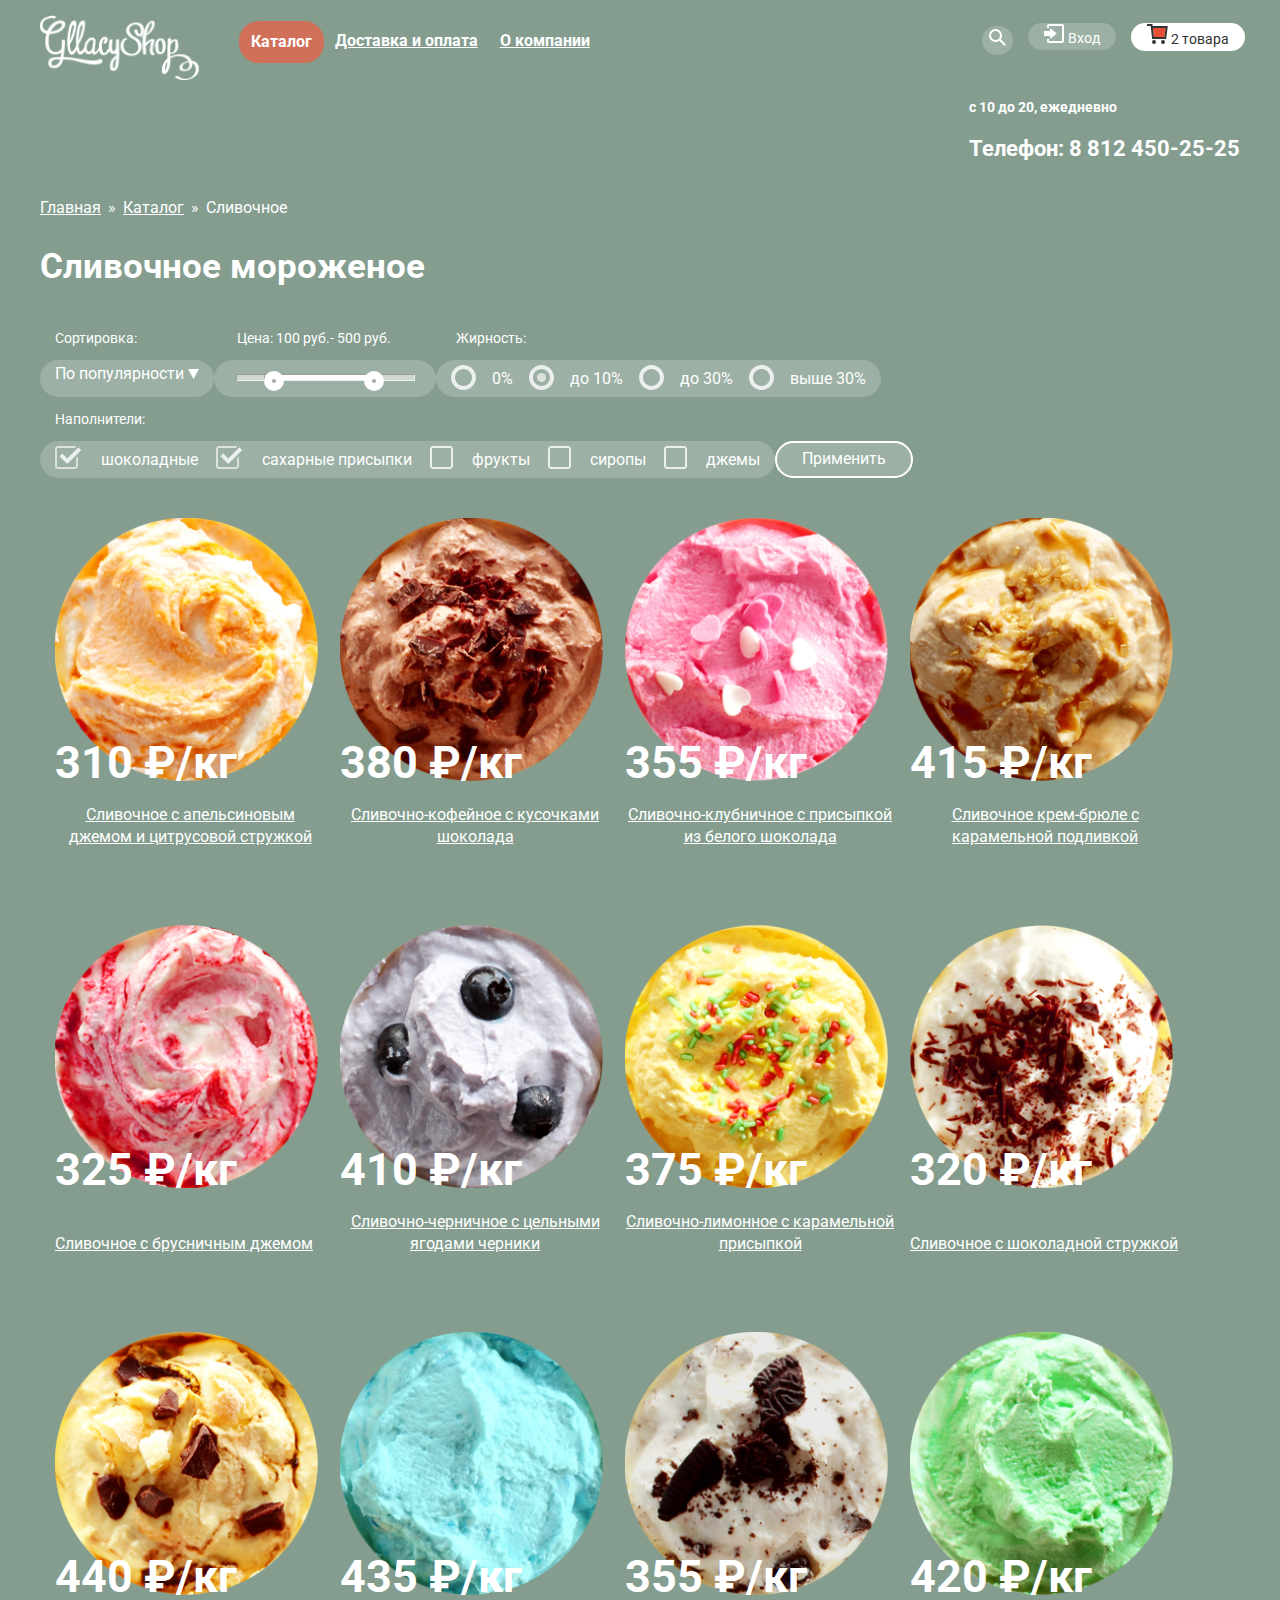
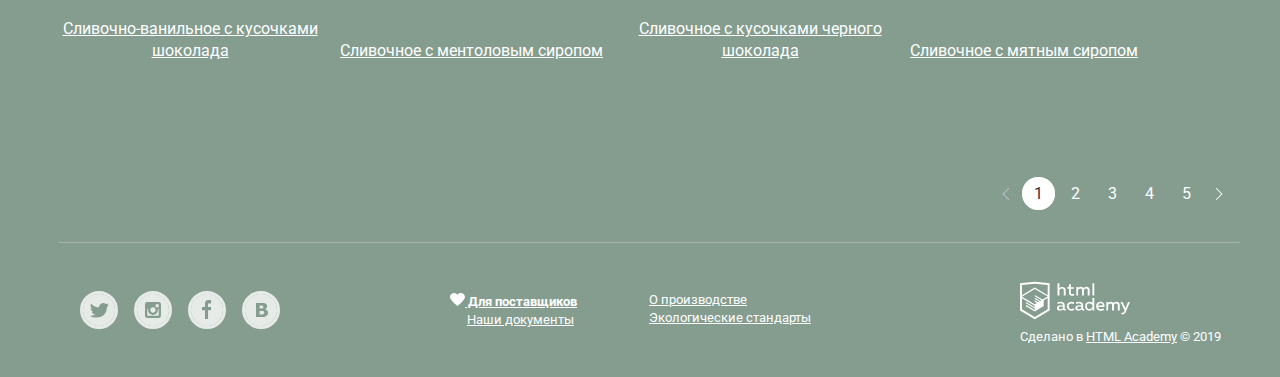
==== commit 3bc991d3: "Базовые критерии Б1-Б17" ====
--- a/catalog.html
+++ b/catalog.html
@@ -14,7 +14,7 @@
         <div class="row">
           <a href="index.html" class="main-header-logo">
             <span class="visually-hidden">На главную</span>
-            <img src="img/Logo.png" alt="Логотип магазина мороженого Глейси">
+            <img src="img/Logo.png" alt="Логотип магазина мороженого Глейси" width="183"height="73">
           </a>
 
           <nav class="main-nav">
@@ -194,7 +194,7 @@
                 </a>
                   <p>джемы </p>
             </div><!-- sort-popularity checkbox-list -->
-           <a class="filter" href="#">Применить</a>
+           <button class="filter" type="submit" href="#">Применить</button>
           </div><!-- row -->
         </div><!-- /wrapper -->
       
@@ -385,12 +385,12 @@
 
     <div class="column-3">
       <p class="developer">
-        <a  class="developer-logo" href="#!">
+        <a  class="developer-logo" href="https://htmlacademy.ru/intensive/htmlcss">
          <svg  class="developer-image" id="Layer_1" data-name="Layer 1" xmlns="http://www.w3.org/2000/svg" viewBox="0 0 108.08 36.85"><title>logo-htmlacademy-small1</title><g fill="#ffffff"><path d="M44.61,26.88a2,2,0,0,0,.55-0.1v1.33a3.25,3.25,0,0,1-1.18.21,1.67,1.67,0,0,1-1.67-1,4.84,4.84,0,0,1-3.14,1.08c-1.51,0-2.91-.83-2.91-2.55,0-2.13,2-2.79,3.71-2.79a11.08,11.08,0,0,1,2.17.25v-0.3c0-1-.76-1.77-2.19-1.77a7.42,7.42,0,0,0-3,.64v-1.7a10.21,10.21,0,0,1,3.19-.55c2.36,0,3.81,1.12,3.81,3.65v3a0.54,0.54,0,0,0,.49.59h0.17Zm-6.44-1.13A1.35,1.35,0,0,0,39.63,27h0.11a3.39,3.39,0,0,0,2.41-1V24.58a9.72,9.72,0,0,0-1.81-.21c-1,0-2.16.33-2.16,1.38h0Zm12.36-6.11a5,5,0,0,1,2.57.64V22a4.08,4.08,0,0,0-2.3-.7,2.75,2.75,0,1,0,0,5.49,5,5,0,0,0,2.43-.64v1.71a6.27,6.27,0,0,1-2.76.57A4.21,4.21,0,0,1,46,24.51q0-.21,0-0.41a4.32,4.32,0,0,1,4.18-4.46h0.38Zm12.17,7.24a2,2,0,0,0,.55-0.1v1.33a3.25,3.25,0,0,1-1.18.21,1.67,1.67,0,0,1-1.67-1,4.84,4.84,0,0,1-3.14,1.08c-1.51,0-2.91-.83-2.91-2.55,0-2.13,2-2.79,3.71-2.79a11.08,11.08,0,0,1,2.17.25v-0.3c0-1-.76-1.77-2.19-1.77a7.42,7.42,0,0,0-3,.64v-1.7a10.21,10.21,0,0,1,3.19-.55c2.36,0,3.81,1.12,3.81,3.65v3a0.54,0.54,0,0,0,.49.59h0.17Zm-6.44-1.13A1.35,1.35,0,0,0,57.73,27h0.11a3.39,3.39,0,0,0,2.41-1V24.58a9.72,9.72,0,0,0-1.81-.21c-1.06,0-2.16.33-2.16,1.38h0ZM73,16V28.2H71.35V26.88a3.88,3.88,0,0,1-3.19,1.54,4.4,4.4,0,0,1,0-8.78,3.81,3.81,0,0,1,3,1.3V16H73Zm-4.53,5.22a2.76,2.76,0,1,0,0,5.52A2.86,2.86,0,0,0,71.15,25V23A2.91,2.91,0,0,0,68.49,21.27ZM79,19.64c3.31,0,4.46,2.68,3.92,5.09H76.7c0.21,1.5,1.67,2.11,3.19,2.11a6.11,6.11,0,0,0,2.64-.59v1.6a7.14,7.14,0,0,1-3,.57C77,28.42,74.78,27,74.78,24a4.18,4.18,0,0,1,4-4.39H79Zm0.09,1.54a2.28,2.28,0,0,0-2.44,2.1v0.06H81.3A2,2,0,0,0,79.13,21.18Zm5.73,7V19.87h1.65v1a3.81,3.81,0,0,1,2.78-1.27A2.86,2.86,0,0,1,91.89,21a4.12,4.12,0,0,1,2.91-1.33A3.06,3.06,0,0,1,98,23V28.2h-1.9V23.05a1.59,1.59,0,0,0-1.42-1.75H94.42a2.8,2.8,0,0,0-2.07,1.12V28.2h-1.9V23.05A1.59,1.59,0,0,0,89,21.31H88.8a3,3,0,0,0-2.21,1.29v5.63H84.86Zm21.31-8.33h1.9l-3.91,9.46c-0.9,2.17-2.09,2.86-3.35,2.86a4.76,4.76,0,0,1-1.1-.14V30.46a2.86,2.86,0,0,0,.85.12c0.9,0,1.58-.64,2.07-1.9l0.17-.42-4-8.4h2l2.86,6.29ZM38.73,1.46V6.22a3.81,3.81,0,0,1,2.7-1.14,3.25,3.25,0,0,1,3.44,3.4v5.15H43V8.72a1.81,1.81,0,0,0-1.61-2h-0.3a2.93,2.93,0,0,0-2.32,1.39v5.52h-1.9V1.46h1.9ZM49.94,2.31v3h3V6.91h-3v3.81c0,1.1.5,1.46,1.58,1.46a4.49,4.49,0,0,0,1.69-.33v1.6A6.8,6.8,0,0,1,51,13.8a2.55,2.55,0,0,1-2.86-2.74V6.89H46.58V5.26h1.5V2.74Zm5.4,11.31V5.28H57v1A3.81,3.81,0,0,1,59.77,5a2.86,2.86,0,0,1,2.6,1.33A4.12,4.12,0,0,1,65.28,5,3.06,3.06,0,0,1,68.44,8.4v5.21h-1.9V8.46a1.59,1.59,0,0,0-1.42-1.75H64.89a2.8,2.8,0,0,0-2.07,1.12v5.78h-1.9V8.46A1.59,1.59,0,0,0,59.5,6.71H59.27A3,3,0,0,0,57.06,8v5.63H55.34ZM71.17,1.45H73V13.6H71.17V1.45ZM14.71,0H14.55L0,1.54V28.21l14.55,8.66,14.55-8.66V1.54Zm12.5,27.1L14.55,34.64,1.9,27.12V16.18l12.59,7.5V25L5.86,19.9v1.31l8.68,5.21v1.39L5.87,22.65V24l8.68,5.21,8.75-5.24V18.31L27.2,16V27.12Zm0-12.53-3.48,2-1.6,1L14.51,13v1.31L21,18.23H21l-0.14.09-1,.54-5.37-3.2V17l4.24,2.52-1,.67-3.2-1.9v1.31l2.1,1.24L14.5,22.1,2,14.65,14.51,7.11Zm0-1.32L14.49,5.76,1.91,13.25v-10L14.56,1.92,27.21,3.25v10h0Z" transform="translate(0 -0.02)"/></g></svg>
         </a>
         <br>
         <span class="developer-text"> Сделано в 
-          <a href="https://htmlacademy.ru">HTML Academy</a> &#169;
+          <a href="https://htmlacademy.ru/intensive/htmlcss">HTML Academy</a> &#169;
           2019
         </span>
         </p>
@@ -401,7 +401,7 @@
 
       
 
-     <div class=" modal full-basket">
+     <div class="modal full-basket">
        
         <table>
             <caption class="visually-hidden">Корзина с товарами</caption>
@@ -430,7 +430,7 @@
             <span class="row">
             <span class="schedule">Итого: 750 руб.</span>
           </span>
-        <button class="submit row schedule"> Оформить заказ</button>
+        <button class="submit row schedule" type="submit"> Оформить заказ</button>
       </div><!-- modal full-basket -->
 
   </body>
--- a/css/style.css
+++ b/css/style.css
@@ -1,7 +1,7 @@
 body {
   margin: 0;
   padding: 0;
-  font-family: 'Roboto', sans-serif;
+  font-family: 'Roboto', 'Arial', sans-serif;
   font-size: 16px;
   line-height: 18px;
   font-weight: 400;
@@ -52,14 +52,14 @@
 
 .page-bg {
   min-width: 940px;
-  width: 100%;
-  height: 100%;
+  height: auto;
   background-color: #849d8f;
   background-image: url("../img/slider-item1.png");
   background-repeat: no-repeat;
   background-position: top 85px center;
   transition: background-image 0.5s ease, background-color 0.5s ease;
-  }
+
+}
 
 .page-bg::before,
 .page-bg::after {
@@ -76,8 +76,6 @@
 }
 
 .main-header-logo {
-  width: 160px;
-  height: 73px;
   margin-top: 15px;
 }
 
@@ -97,6 +95,7 @@
   display: flex;
   justify-content: space-between;
 }
+
 nav.main-nav{
   width: 100%;
 }
@@ -105,6 +104,7 @@
   margin-left: auto;
   padding-top: 13px;
 }
+
 .search-nav input{
   background-image: url(../img/loupe.svg);
 }
@@ -125,9 +125,9 @@
 
 .site-nav {
   display: flex;
+  flex-wrap: wrap;
   width: 500px;
   font-weight: bold;
-
 }
 
 .site-nav a {
@@ -139,13 +139,14 @@
   margin-top: 5px;
 }
 
-.site-nav li:hover a{
+.site-nav li:hover a {
   color:#323232;
   background: rgba(255, 255, 255, 1);
   border-radius: 20px;
   padding: 10px;
   text-decoration: none; 
   background: #ffffff;
+  
 }
 
 .site-nav li a.active {
@@ -155,6 +156,7 @@
   color:inherit;
   text-decoration: none; 
   background-color: #d07058;
+ 
   }
 
 .site-nav li a:focus  {
@@ -165,6 +167,7 @@
   padding: 10px;
   color:#323232;
   text-decoration: none; 
+ 
   }
 
 .search-nav a,
@@ -211,13 +214,18 @@
   padding: 0;
   margin: 0;
   padding-top: 23px;
-  height: 37px;
+  font-size: 14px;
+  line-height: 16px;
+  margin-right: -20px;
+
 }
 
 .user-nav a {
   display: block;
   border: 1px solid transparent;
-  font-weight: 600;
+  font-weight: 400;
+  padding-top: 0px;
+  padding-bottom: 3px;
   padding-left: 15px;
   padding-right: 15px;
 }
@@ -273,18 +281,18 @@
 }
 
 .promo {
-  position: relative;
-  bottom: 76px;
+  bottom: 38px;
   padding-top: 361px;
-  z-index: 3;
   text-align: center;
   color: #ffffff;
+  position: relative;
 }
 
 .slider-list {
   margin: 0;
   padding: 0;
   list-style: none;
+  margin-top: -120px;
 }
 
 .slide-title {
@@ -351,6 +359,21 @@
   display: none;
 }
 
+#product-1:checked ~ .page-bg {
+  background-color: #849d8f;
+  background-image: url("../img/slider-item1.png");
+}
+
+#product-2:checked ~ .page-bg {
+  background-color: #8996a6;
+  background-image: url("../img/slider-item2.png");
+}
+
+#product-3:checked ~ .page-bg {
+  background-color: #9d8b84;
+  background-image: url("../img/slider-item3.png");
+}
+
 #product-1:checked ~ .page-bg #slide1,
 #product-2:checked ~ .page-bg #slide2,
 #product-3:checked ~ .page-bg #slide3 {
@@ -363,20 +386,6 @@
   background-color: #ffffff;
 }
 
-#product-1:checked ~ .page-bg {
-  background-color: #849d8f;
-  background-image: url("../img/slider-item1.png");
-}
-
-#product-2:checked ~ .page-bg {
-  background-color: #8996a6;
-  background-image: url("../img/slider-item2.png");
-}
-
-#product-3:checked ~ .page-bg {
-  background-color: #9d8b84;
-  background-image: url("../img/slider-item3.png");
-}
 
 .addition {
   display: flex;
@@ -386,22 +395,24 @@
 
 .raspberries {
   background-image: url("../img/raspberries.jpg");
+  background-size: cover;
   background-repeat: no-repeat;
   box-sizing: border-box;
-  width: 560px;
-  height: 230px;
-  border-radius: 15px;
+  border-radius: 20px;
   padding-left: 25px;
   margin-right: 27px;
+  width: 560px;
+  height: auto;
 }
 
 .chocolate {
   background-image: url("../img/chocolate.png");
+  background-size: cover;
   background-repeat: no-repeat;
   width: 560px;
   box-sizing: border-box;
-  height: 230px;
-  border-radius: 10px;
+  height: auto;
+  border-radius: 20px;
   padding-left: 25px;
 }
 
@@ -431,6 +442,7 @@
   border: none;
  text-decoration: none;
   cursor: pointer;
+  margin-bottom: 25px;
 }
 
 .heading h2{
@@ -636,10 +648,12 @@
 article.icecream-card{
   margin-left: -10px;
 }
+
 article.icecream-card:hover {
   background-image: url("../img/fon-ice.png");
   border-radius: 10px;
 }
+
 article.icecream-card img {
   width: 263px;
   padding-left: 25px;
@@ -885,7 +899,7 @@
   color: #323232;
 }
 
-.divide{
+.divide {
   margin: 0;
   margin-top: 30px;
   margin-left: auto;
@@ -903,7 +917,7 @@
   z-index: 1;
 }
 
-.map iframe{
+.map iframe {
   position: absolute;
   padding-bottom: 130px;
   margin-top: -385px;
@@ -966,7 +980,7 @@
   
 }
 
-.map .row{
+.map .row {
   position: sticky;
   bottom: 0px;
   z-index: 5;
@@ -976,15 +990,15 @@
   position: relative;
   font-size: 13px;
   line-height: 18px;
-  z-index: 6;
+  z-index: 4;
   margin-top: 35px;
+  min-height: 99px;
 }
 
 footer .wrapper {
   display: flex;
   flex-direction: row;
   justify-content: space-between;
-  margin-bottom: 30px;
 }
 
 .social-list {
@@ -1011,7 +1025,7 @@
   padding-right: 35px;
 }
 
-.inden a{
+.inden a {
   padding-left: 17px;
 }
 
@@ -1080,7 +1094,9 @@
 
 .modal {
   background-color: #f8f7f4;
+  background-size: cover;
   border: 0;
+  box-sizing: content-box;
   position: absolute;
   z-index: 5;
   border-radius: 10px;
@@ -1090,10 +1106,10 @@
 .login {
   top: 64px;
   color: #323232;
-  left: 910px;
+  left: 890px;
   width: 280px;
   min-height: 220px;
-  display: none;
+  
 }
 
 .access {
@@ -1155,7 +1171,7 @@
 
 .search-entry-field {
   top: 64px;
-  left: 675px;
+  left: 725px;
   width: 342px;
   min-height: 85px;
 }
@@ -1188,7 +1204,7 @@
   top: 55px;
   left: 240px;
   width: 145px;
-  height: 180px;
+  height: auto;
 }
 
 .site-nav-unit ul {
@@ -1211,7 +1227,7 @@
   padding-left: 20px;
 }
 
-.site-nav-unit li:nth-child(2):hover{
+.site-nav-unit li:nth-child(2):hover {
   background-color: transparent;
   margin-left: 0;
   padding-left: 0;
@@ -1294,15 +1310,16 @@
 .full-basket {
   color: #323232;
   top: 64px;
-  left: 670px;
+  left: 715px;
   width: 543px;
-  min-height: 242px;
+  min-height: 200px;
   direction: flex;
   justify-content: space-between;
   padding-top: 10px;
   padding-right: 24px;
   font-size: 13px;
   line-height: 16px;
+
 }
 
 .link button {
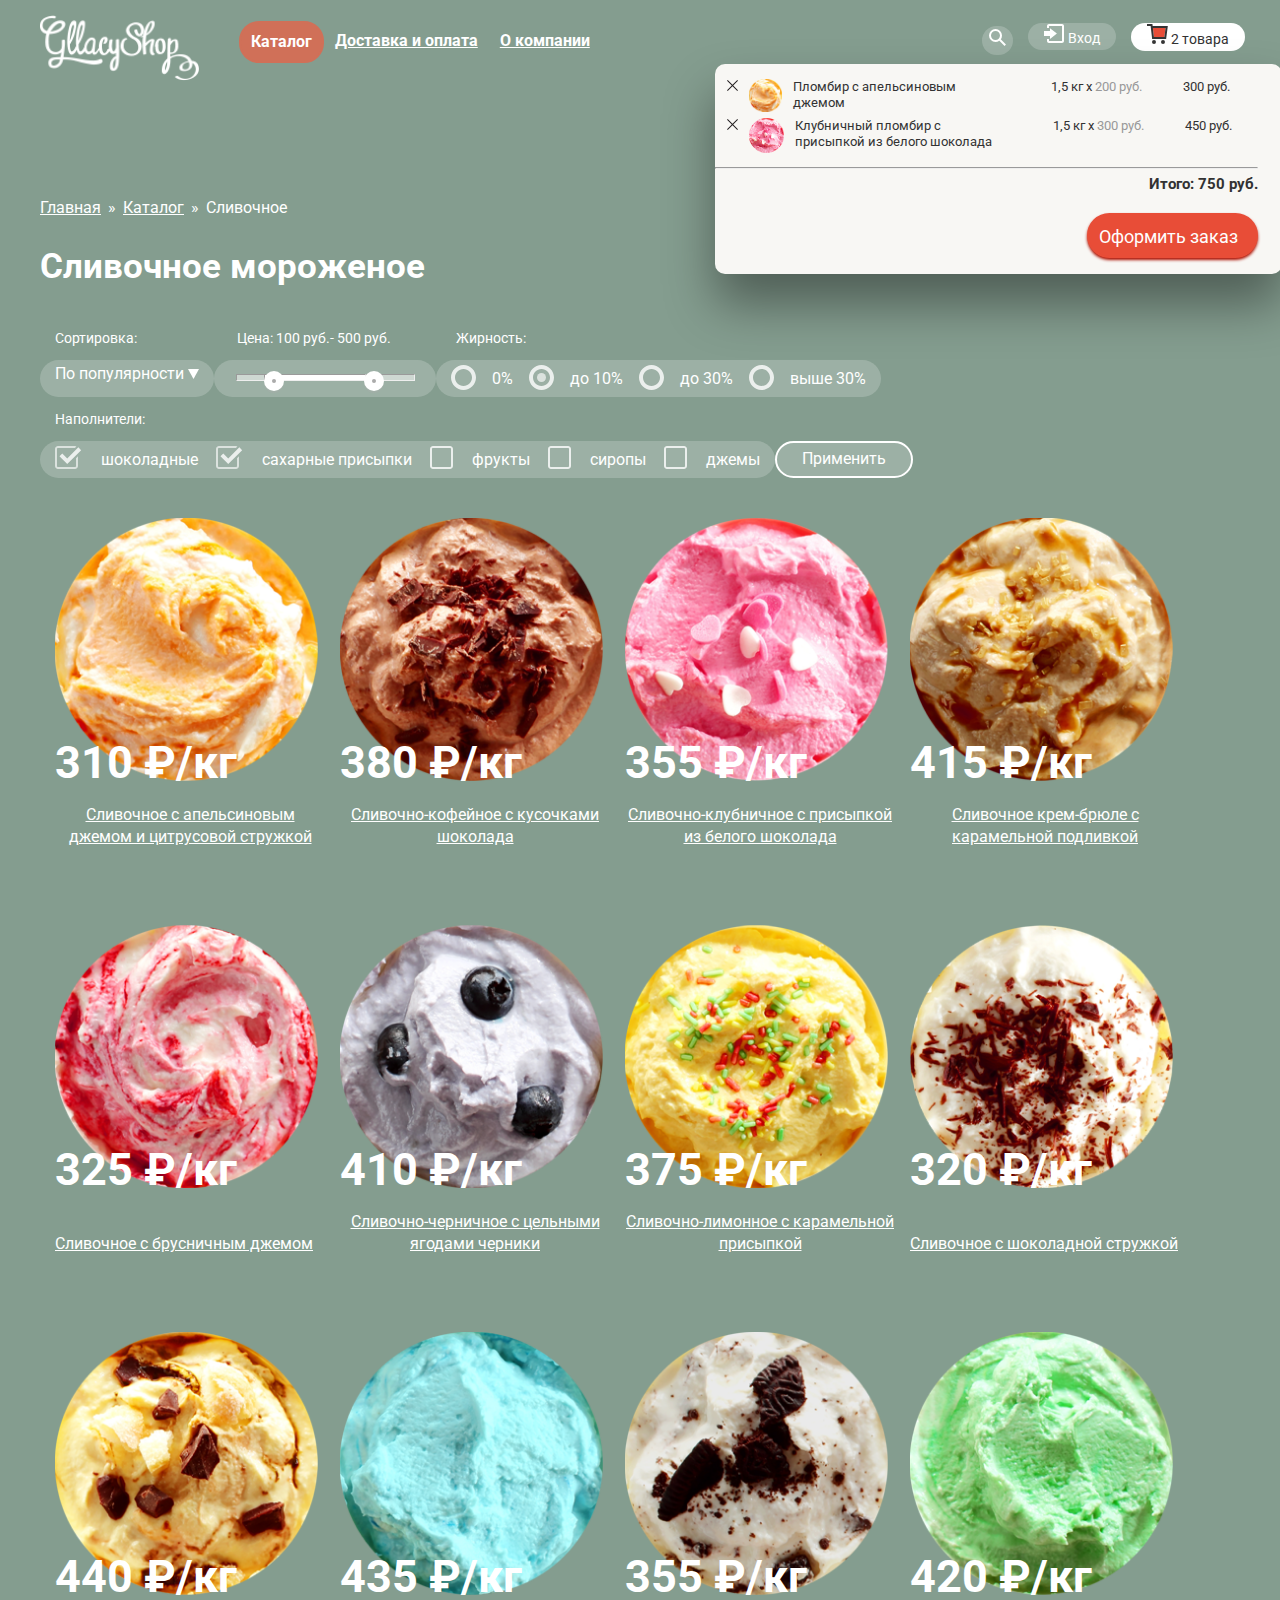
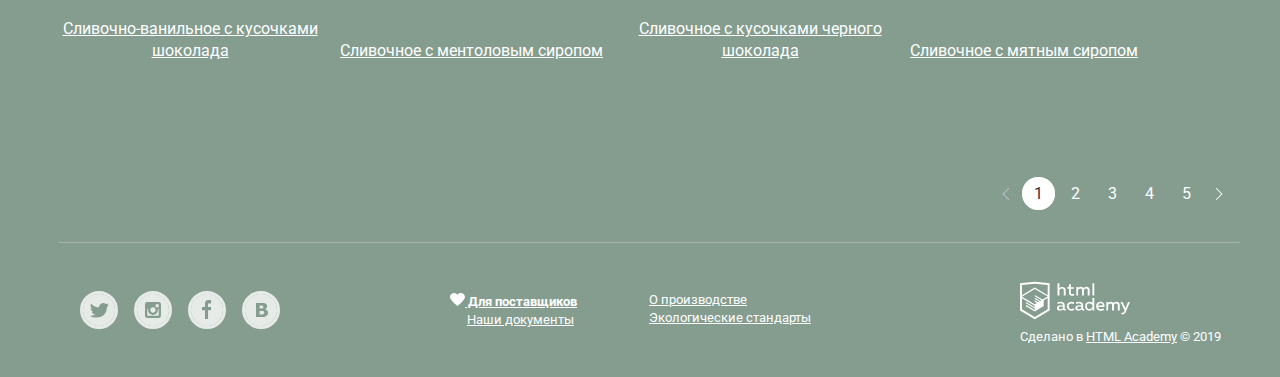
==== commit b557481c: "Вариант на защиту 1" ====
--- a/catalog.html
+++ b/catalog.html
@@ -5,7 +5,7 @@
     <title>HTML Academy: Глейси</title>
      <link href="https://fonts.googleapis.com/css?family=Roboto:400,700&display=swap&subset=cyrillic" rel="stylesheet">
     <link href="css/normalize.css" rel="stylesheet">
-    <link href="css/style.css" rel="stylesheet">
+    <link href="css/style-mini.css" rel="stylesheet">
   </head>
   <body>
 
--- a/css/style-mini.css
+++ b/css/style-mini.css
@@ -0,0 +1 @@
+body{margin:0;padding:0;font-family:'Roboto','Arial',sans-serif;font-size:16px;line-height:18px;font-weight:400;color:#ffffff;background-color:#849d8f}.subscription-popup,.access,.search-entry-field,.site-nav-paragraph,.full-basket,.modal{}a{color:#ffffff}ul{list-style:none}img{max-width:100%;height:auto}.visually-hidden:not(:focus):not(:active),input[type="checkbox"].visually-hidden,input[type="radio"].visually-hidden{position:absolute;width:1px;height:1px;margin:-1px;border:0;padding:0;white-space:nowrap;clip-path:inset(100%);clip:rect(0 0 0 0);overflow:hidden}.main-header{min-height:75px}.page-bg{min-width:940px;height:auto;background-color:#849d8f;background-image:url("../img/slider-item1.png");background-repeat:no-repeat;background-position:top 85px center;transition:background-image 0.5s ease,background-color 0.5s ease}.page-bg::before,.page-bg::after{content:"";visibility:hidden}.page-bg::before{background-image:url("../img/slider-item2.png")}.page-bg::after{background-image:url("../img/slider-item3.png")}.main-header-logo{margin-top:15px}.wrapper{width:1200px;padding-left:27px;padding-right:27px;margin-left:auto;margin-right:auto}.row{display:flex}.main-nav{display:flex;justify-content:space-between}nav.main-nav{width:100%}.search-nav{margin-left:auto;padding-top:13px}.search-nav input{background-image:url(../img/loupe.svg)}.user-nav svg,.search-nav svg{fill:#ffffff}.user-nav svg:hover{fill:#323232}.user-nav a.active{background-color:#ffffff;color:#323232}.site-nav{display:flex;flex-wrap:wrap;width:500px;font-weight:bold}.site-nav a{display:block;padding-left:30px;border:1px solid transparent;border-radius:20px;padding:10px;margin-top:5px}.site-nav li:hover a{color:#323232;background:rgba(255,255,255,1);border-radius:20px;padding:10px;text-decoration:none;background:#ffffff}.site-nav li a.active{border:2px solid #d07058;border-radius:20px;padding:10px;color:inherit;text-decoration:none;background-color:#d07058}.site-nav li a:focus{background-color:#f8f7f4;border:none;border-radius:20px;box-shadow:inset 0 2px 5px;padding:10px;color:#323232;text-decoration:none}.search-nav a,.user-nav a{background:rgba(255,255,255,0.2);padding:5px;border-radius:20px;text-decoration:none;top:28px;margin-right:15px}.search-nav a{padding-left:7px;padding-right:7px}.schedule{margin-left:auto}.navig-site-catalog{display:flex;flex-direction:row}ul.navig-site-catalog{padding:0}.navig-site-catalog a:hover{color:#ffbc9e;font-weight:medium}.navig-site-catalog a:focus{color:#ffbc9e;font-weight:medium}.user-nav{display:flex;flex-wrap:wrap;padding:0;margin:0;padding-top:23px;font-size:14px;line-height:16px;margin-right:-20px}.user-nav a{display:block;border:1px solid transparent;font-weight:400;padding-top:0;padding-bottom:3px;padding-left:15px;padding-right:15px}.user-nav a:hover{background-color:#ffffff;color:#323232;background:rgba(255,255,255,1);border-radius:20px;text-decoration:none;background:#ffffff}.user-nav a:hover svg{fill:#323232}.search-nav li:hover a{background:rgba(255,255,255,1)}.search-nav a:hover svg{fill:#323232}p.search-nav{height:28px}.time{font-size:14px;line-height:16px;font-weight:bold}.phone{font-size:22px;line-height:24px;font-weight:bold}.main-header.wrapper{display:flex;flex-direction:column}.main-header.wrapper.row{width:100%}.phone a{text-decoration:none}.promo{bottom:38px;padding-top:361px;text-align:center;color:#ffffff;position:relative}.slider-list{margin:0;padding:0;list-style:none;margin-top:-120px}.slide-title{width:700px;margin:0 auto;margin-bottom:27px;font-size:60px;line-height:60px;font-weight:800}.slide-button{padding:12px 44px;font-weight:600;font-size:31px;line-height:41px;vertical-align:top;color:#ffffff;border-radius:50px}.button{display:inline-block;text-decoration:none;text-shadow:0 2px 5px rgba(160,32,11,0.76);background:#f26843;background:linear-gradient(to bottom,#f26843 0,#e74a35 100%);box-shadow:0 2px 2px rgba(172,16,0,0.64);border:none;cursor:pointer}.button:hover{background:linear-gradient(to bottom,#f58669 0,#ec6f5e 100%);box-shadow:0 2px 2px rgba(172,16,0,1)}.button:active{background:linear-gradient(to bottom,#d84732 0,#e1613e 100%);box-shadow:inset 0 2px 2px rgba(172,16,0,1)}.slider-controls label{display:inline-block;width:17px;height:17px;margin-right:8px;vertical-align:top;background-color:transparent;border:2px solid #ffffff;border-radius:50%;cursor:pointer}.slider-controls{position:absolute;bottom:63px;left:0;z-index:20;font-size:0}.slide{display:none}#product-1:checked ~ .page-bg{background-color:#849d8f;background-image:url("../img/slider-item1.png")}#product-2:checked ~ .page-bg{background-color:#8996a6;background-image:url("../img/slider-item2.png")}#product-3:checked ~ .page-bg{background-color:#9d8b84;background-image:url("../img/slider-item3.png")}#product-1:checked ~ .page-bg #slide1,#product-2:checked ~ .page-bg #slide2,#product-3:checked ~ .page-bg #slide3{display:block}#product-1:checked ~ .page-bg label[for="product-1"],#product-2:checked ~ .page-bg label[for="product-2"],#product-3:checked ~ .page-bg label[for="product-3"]{background-color:#ffffff}.addition{display:flex;margin-left:25px;margin-bottom:43px}.raspberries{background-image:url("../img/raspberries.jpg");background-size:cover;background-repeat:no-repeat;box-sizing:border-box;border-radius:20px;padding-left:25px;margin-right:27px;width:560px;height:auto}.chocolate{background-image:url("../img/chocolate.png");background-size:cover;background-repeat:no-repeat;width:560px;box-sizing:border-box;height:auto;border-radius:20px;padding-left:25px}.raspberries h2,.chocolate h2{font-size:35px;line-height:41px;font-weight:bold;margin-top:25px}.raspberries p,.chocolate p{font-size:18px;line-height:22px;font-weight:400;margin-top:28px}.addition-button{font-weight:400px;padding:15px 27px;margin-left:auto;margin-right:20px;background:#f26843;border-radius:50px;border:none;text-decoration:none;cursor:pointer;margin-bottom:25px}.heading h2{font-size:35px;line-height:41px;font-weight:bold}.general-info{background-image:url("../img/wafer.png");background-size:cover;border-radius:20px;color:#323232;height:auto;width:1150px;margin:0 auto;margin-left:30px;margin-bottom:42px}.general-info h4{font-size:24px;line-height:30px;font-weight:inherit;padding-top:30px;padding-left:24px;margin-bottom:0;margin-top:0}.fact-info li{box-sizing:border-box;width:530px;font-size:16px;line-height:22px;font-weight:400}ul.fact-info{margin:0;padding:0;padding-left:24px}.fact-1,.fact-2,.fact-3,.fact-4{display:flex}.fact-info{display:flex;flex-direction:column;padding-right:30px}.fact-info p{margin-left:10px}.blog{background-image:url("../img/strawberry.png");background-repeat:no-repeat;color:#323232;min-height:220px;line-height:22px;font-weight:medium;margin-left:25px;width:565px;margin-right:26px;padding-left:21px}.blog a{color:#323232;font-size:24px;line-height:30px;font-weight:700}.blog p{padding-top:25px}.subscription{background-image:url("../img/post-office.png");background-repeat:no-repeat;min-height:220px;padding-top:38px;margin-bottom:40px;width:570px} .subscription p{margin:0;color:#323232;margin-left:27px;margin-bottom:5px} .subscription input{min-width:367px;min-height:45px;margin-top:30px;margin-left:30px;color:#999999;border:1px solid;border-radius:5px;padding-left:15px} .subscription a{font-size:18px;border-radius:25px;padding:10px}.content-row{display:flex;flex-direction:row;flex-wrap:wrap}ul.content-row{margin:0;padding:0}ul:nth-child(1).content-row{margin-top:40px}ul:nth-child(3).content-row{margin-bottom:40px}.catalog-ice-cream ul{margin:0;padding:0}.icecream-card{position:relative;width:295px;height:407px}.icecream-card ul{padding:0}.icecream-card h3{font-size:16px;line-height:22px;position:absolute;z-index:5;font-weight:400;text-align:center;margin:0;bottom:77px;text-decoration:underline}.icecream-card span{font-size:45px;line-height:45px;font-weight:bold;margin-top:222px;position:absolute;z-index:3}.icecream-card li{width:295px;height:407px}.icecream-card a.link{width:203px;height:47px;font-size:18px;line-height:24px;color:#fefefe;padding-top:10px;box-sizing:border-box;border-radius:25px;text-decoration:none;vertical-align:middle;text-align:center;display:none;position:absolute;text-shadow:0 2px 5px rgba(160,32,11,0.76);background:#f26843;background:linear-gradient(to bottom,#f26843 0,#e74a35 100%);box-shadow:0 2px 2px rgba(172,16,0,0.64);border:none;cursor:pointer;bottom:20px;margin-left:48px;padding-left:0}article.icecream-card{margin-left:-10px}article.icecream-card:hover{background-image:url("../img/fon-ice.png");border-radius:10px}article.icecream-card img{width:263px;padding-left:25px}article.icecream-card h3,article.icecream-card span{padding-left:25px}article.icecream-card:hover a.link{display:block;background:linear-gradient(to bottom,#f58669 0,#ec6f5e 100%);box-shadow:0 2px 2px rgba(172,16,0,1)}article.icecream-card:active a.link{display:block;background:linear-gradient(to bottom,#d84732 0,#e1613e 100%);box-shadow:inset 0 2px 2px rgba(172,16,0,1)}.content-row svg{position:absolute;z-index:3;padding-left:25px}.content-row ul{padding:0}.catalog-paragraph optgroup[label]{font-weight:bold;font-size:14px;line-height:16px}.navig-site-catalog li:nth-child(2n){padding-left:7px;padding-right:7px}.sorting{display:none}.style-filter p{font-size:14px;line-height:16px}.style-filter{width:520px;display:flex;padding-left:15px}.style-filter p:nth-child(2){padding-left:100px;padding-right:65px}.sort-popularity{background:rgba(255,255,255,0.2);padding:5px;padding-left:15px;padding-right:15px;border-radius:20px;color:#ffffff;text-decoration:none;height:27px}.sort-popularity a{text-decoration:none}.sort:hover{color:#323232}.sort-popularity svg:hover{fill:#323232}.range{width:222px;background:rgba(255,255,255,0.2);border-radius:20px}a.circle-1{position:absolute;margin-top:366px;margin-left:50px;z-index:5;top:5px}a.circle-2{position:absolute;margin-top:366px;margin-left:150px;z-index:5;top:5px}hr.range-1{width:177px;background:rgba(255,255,255,0.5);size:5px;margin-top:14px;padding-top:5px;z-index:2}hr.range-2{width:100px;background:rgba(255,255,255,1);size:5px;position:absolute;padding-top:5px;z-index:3;margin-top:-15px;margin-left:50px}.radio-list{display:flex;flex-wrap:wrap;justify-content:space-between;width:415px}.radio-list p{margin:0;padding-top:5px}.radio-list svg,.checkbox-list svg{opacity:0.8}.radio-list svg:hover,.checkbox-list svg:hover{fill:#ffffff;opacity:1.0}.checkbox-list{width:705px;display:flex;flex-wrap:wrap;justify-content:space-between}.checkbox-list p{margin:0;padding-top:5px}.filter{background:rgba(255,255,255,0.2);padding:5px;padding-left:25px;padding-right:25px;border:2px solid #ffffff;border-radius:20px;color:#ffffff;text-decoration:none}.filter:hover{background:rgba(255,255,255,1);color:#323232}.filter:focus{box-shadow:inset 0 2px 5px;border:none;background:#ededed}.pagination{display:flex;flex-wrap:wrap;width:250px;margin-left:auto}.pagination ul{margin:0;padding:0;margin-top:6px}.pagination li{display:inline;padding-top:10px}.pagination li:nth-child(1){padding-left:0}.pagination .back{transform:rotate(180deg);margin-left:auto}.pagination a{text-decoration:none;border:2px solid transparent;border-radius:20px;padding:5px;padding-left:10px;padding-right:10px}.pagination a.active{background:rgba(255,255,255,1);color:#323232;border:2px solid #ffffff;border-radius:20px;padding:5px;padding-left:10px;padding-right:10px}.pagination a:hover{background:rgba(255,255,255,0.3);border-radius:20px;padding:5px;padding-left:10px;padding-right:10px}.pagination a:focus{background:rgba(255,255,255,1);color:#323232}.divide{margin:0;margin-top:30px;margin-left:auto;width:1180px;opacity:0.3}.map{margin-top:42px;background-image:url("../img/map.png");background-size:100%;background-repeat:no-repeat;height:430px;z-index:1}.map iframe{position:absolute;padding-bottom:130px;margin-top:-385px;width:100%;min-height:430px;frameborder:0;border:0;z-index:2}.contact{background-color:#ffffff;border-radius:20px;color:#323232;width:304px;min-height:307px;margin-top:45px;padding-left:26px;padding-top:34px}.contact p{font-size:14px;line-height:20px;margin:0}.contact h3{font-size:18px;line-height:24px;font-weight:bold;margin:0}.contact a{margin-top:25px;padding:15px 30px;border-radius:25px;width:222px;font-size:18px;font-weight:bold;line-height:24px;margin-bottom:30px}h3.address{margin-bottom:20px;margin-top:12px}.contact h3.phone{margin-top:5px;margin-bottom:5px}.map svg{margin-left:238px;margin-top:141px;margin-right:532px}.map .row{position:sticky;bottom:0;z-index:5}footer{position:relative;font-size:13px;line-height:18px;z-index:4;margin-top:35px;min-height:99px}footer .wrapper{display:flex;flex-direction:row;justify-content:space-between}.social-list{display:flex;flex-wrap:wrap;justify-content:space-between;width:200px;margin-bottom:10px}.column-2{display:flex;flex-wrap:wrap;width:400px;flex-direction:row}.partners .row{justify-content:space-between}.column-2 .inden{padding-right:35px}.inden a{padding-left:17px}ul.partners{padding:0;margin:0;width:100%;padding-top:15px}.column-3{width:220px}.social a{width:32px;height:32px;border:3px solid rgba(255,255,255,0.8);border-radius:50%;display:block}.social a:hover svg{fill:#ffffff;opacity:1.0}a.column2-bold{font-weight:bold}.inden-1{padding-left:0}.column-3 svg{width:110px;height:45px}p.developer{padding:0;margin:0}.catalog-paragraph a{font-size:14px;line-height:16px;color:#323232;font-weight:400}.catalog-paragraph a:hover{background-color:#fbded7}.catalog-paragraph a:focus{background-color:#f6b5a5}.catalog-paragraph a.active{background-color:#d07058;color:#ffffff}.modal{background-color:#f8f7f4;background-size:cover;border:0;box-sizing:content-box;position:absolute;z-index:5;border-radius:10px;box-shadow:0 30px 50px rgba(0,0,0,0.4)}.login{top:64px;color:#323232;left:890px;width:280px;min-height:220px}.access{width:240px;height:175px;font:inherit;box-sizing:border-box;padding:0}.access a{color:#323232;font-size:13px;line-height:24px}.access p{width:140px}.check-in{display:flex;justify-content:space-between;width:280px}.entry-field input,textarea{color:#999999;font-size:14px;line-height:24px;background-color:#ffffff;border:1px solid #999999;border-radius:5px;height:45px;padding-left:15px;margin-top:20px}.access input{width:225px;height:45px;margin-left:20px}.access button{font-size:18px;width:100px;height:47px;line-height:24px;color:#fefefe;margin-top:20px;margin-left:20px;margin-bottom:20px;border-radius:25px;padding:10px;text-decoration:none;vertical-align:middle}.search-entry-field{top:64px;left:725px;width:342px;min-height:85px}.search-entry-field input{width:311px;margin-top:20px;margin-left:15px}.site-nav-paragraph{background-color:#f8f7f4;border:0;position:absolute;z-index:5;top:50px;left:300px;width:143px;min-height:173px;border-radius:10px;box-shadow:0 30px 50px rgba(0,0,0,0.4)}.site-nav-paragraph{display:none}.site-nav-unit{position:absolute;top:55px;left:240px;width:145px;height:auto}.site-nav-unit ul{padding:0;margin:0;margin-top:13px;margin-left:20px} .site-nav-unit a{color:#323232;text-decoration:none;font-size:14px;line-height:16px}.site-nav-unit li:hover{background-color:#fbded7;margin-left:-20px;padding-left:20px}.site-nav-unit li:nth-child(2):hover{background-color:transparent;margin-left:0;padding-left:0}.site-nav-unit li:active{background-color:#f6b5a5;margin-left:-20px;padding-left:20px}.site-nav-unit li.active{background-color:#d07058;margin-left:-20px;padding-left:20px}.site-nav-unit li{padding-bottom:10px}.site-nav-unit hr{margin-left:-14px}.catalog-paragraph a{font-size:14px;line-height:16px;color:#323232}.subscription-popup{background-color:#f8f7f4;color:#323232;border:0;position:fixed;z-index:5;top:150px;left:400px;width:400px;min-height:300px;border-radius:10px;box-shadow:0 30px 50px rgba(0,0,0,0.4);bottom:50px;padding-left:20px}.subscription-popup h2{margin-bottom:10px}.subscription-popup input,textarea{width:250px;margin-top:15px}.subscription-popup textarea{width:360px;min-height:150px}.subscription-popup textarea::placeholder{vertical-align:top}.subscription-popup button{font-size:18px;width:150px;height:47px;line-height:24px;color:#fefefe;margin-top:20px;margin-right:20px;border-radius:25px;padding:10px;vertical-align:middle}.full-basket{color:#323232;top:64px;left:715px;width:543px;min-height:200px;direction:flex;justify-content:space-between;padding-top:10px;padding-right:24px;font-size:13px;line-height:16px}.link button{font-size:18px;font-weight:bold;width:150px;height:47px;line-height:24px;color:#fefefe;margin-top:20px;margin-right:20px;background-color:#e84d37;border:2px solid #e84d37;border-radius:25px;box-shadow:0 2px 3px #ac1000;padding:10px;padding-left:10px;text-decoration:none;vertical-align:middle}.full-basket button{font-size:18px;width:171px;height:45px;line-height:24px;color:#fefefe;margin-top:20px;background-color:#e84d37;border:2px solid #e84d37;border-radius:25px;box-shadow:0 2px 3px #ac1000;padding:10px;text-decoration:none;vertical-align:middle}.full-basket td{padding-left:10px}.full-basket span{color:#999999}td.title{width:217px;margin-right:30px}td.price{margin-right:30px}.full-basket span.schedule{font-size:15px;line-height:18px;font-weight:bold;color:#323232}.full-basket hr{color:#999999}.sorting{color:#ffffff;font-size:14px;line-height:16px;font-weight:medium}.modal-show{display:block}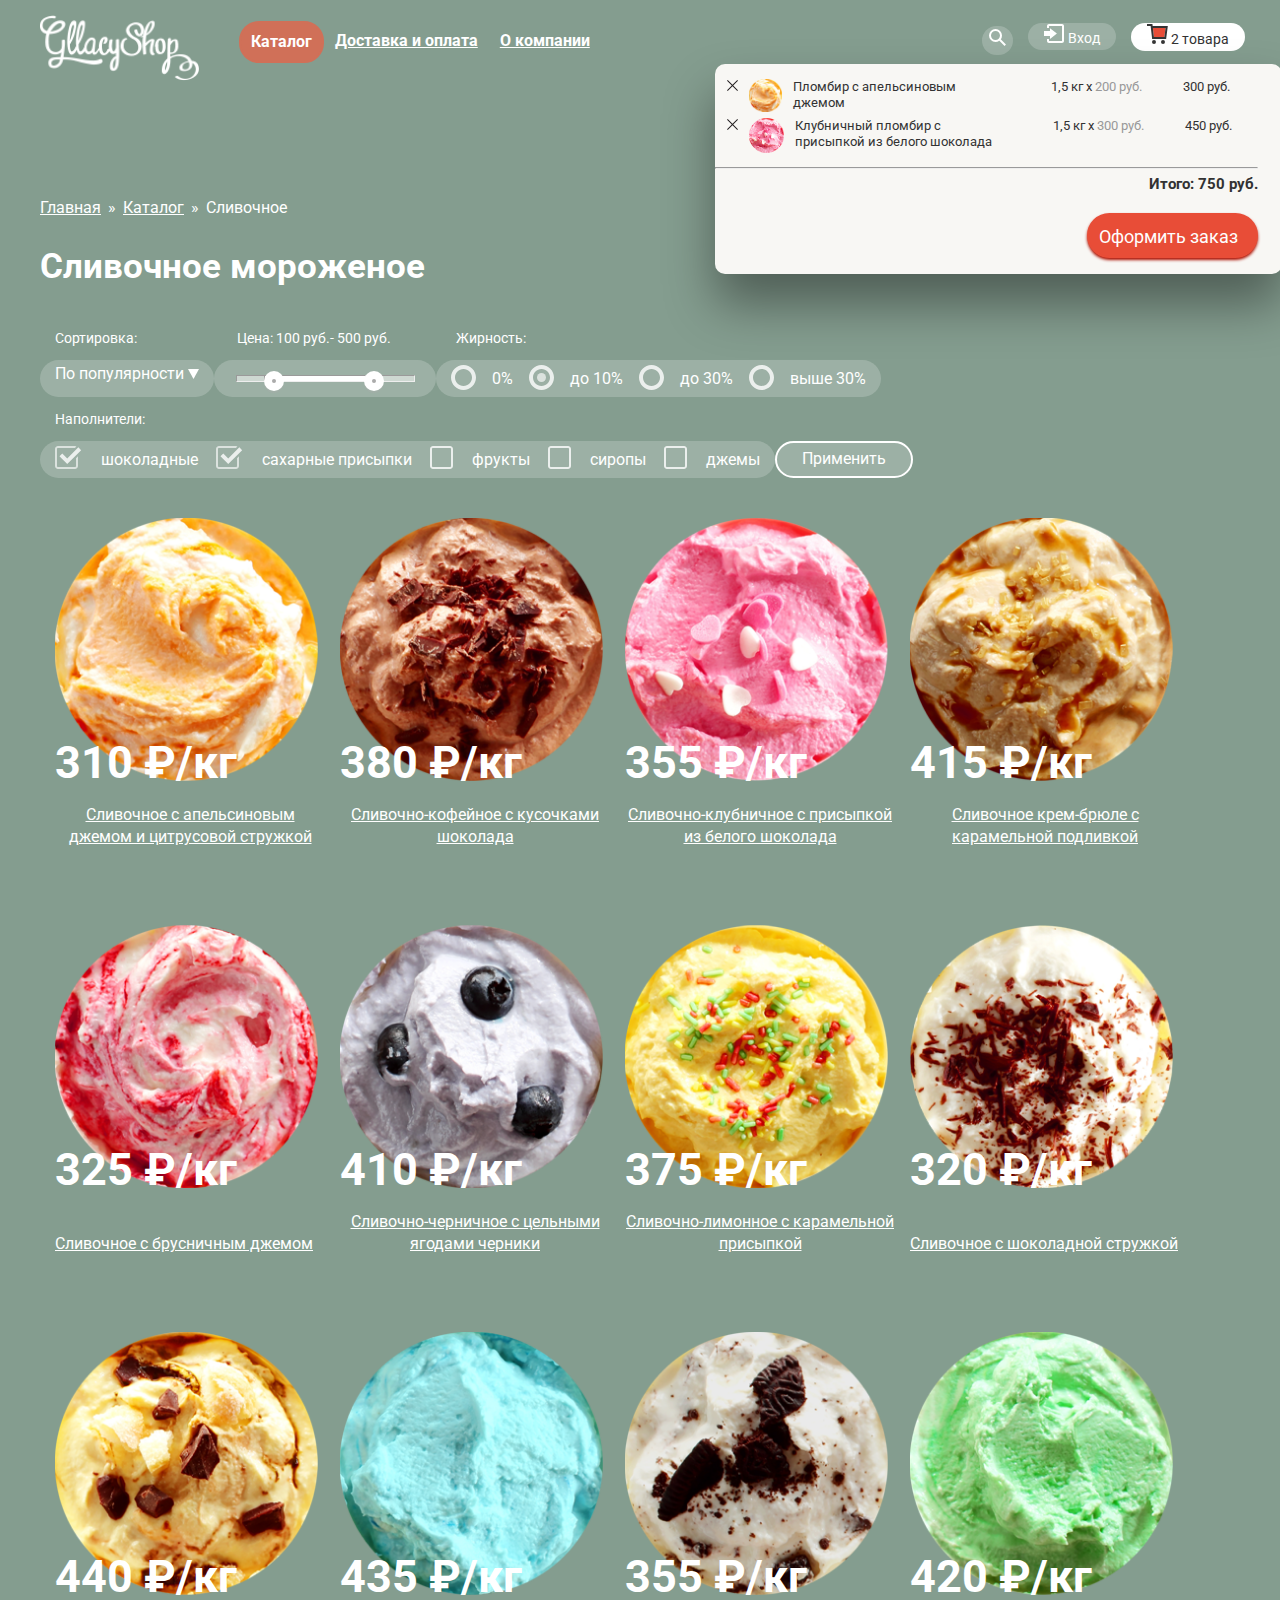
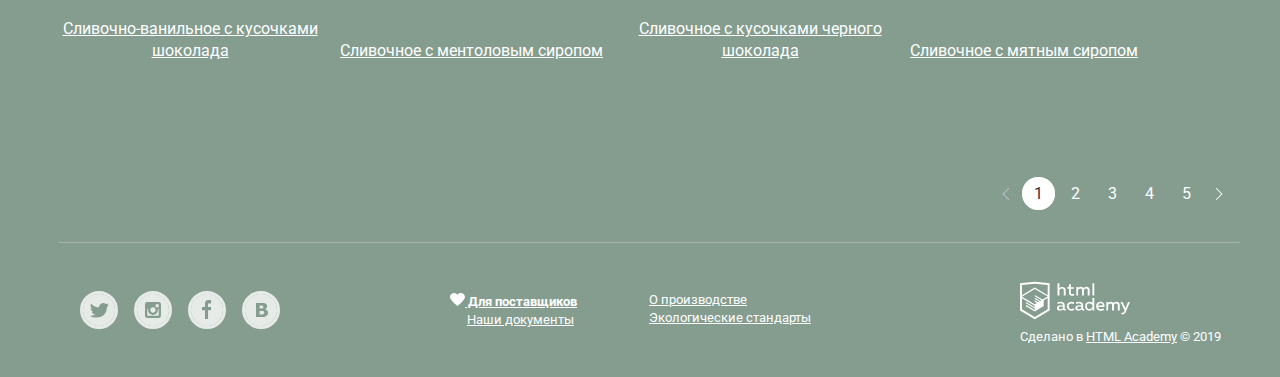
==== commit 69add115: "Защита" ====
--- a/catalog.html
+++ b/catalog.html
@@ -5,7 +5,7 @@
     <title>HTML Academy: Глейси</title>
      <link href="https://fonts.googleapis.com/css?family=Roboto:400,700&display=swap&subset=cyrillic" rel="stylesheet">
     <link href="css/normalize.css" rel="stylesheet">
-    <link href="css/style-mini.css" rel="stylesheet">
+    <link href="css/style.css" rel="stylesheet">
   </head>
   <body>
 
@@ -14,7 +14,7 @@
         <div class="row">
           <a href="index.html" class="main-header-logo">
             <span class="visually-hidden">На главную</span>
-            <img src="img/Logo.png" alt="Логотип магазина мороженого Глейси" width="183"height="73">
+            <img src="img/Logo.png" alt="Логотип магазина мороженого Глейси" width="183" height="73">
           </a>
 
           <nav class="main-nav">
@@ -194,7 +194,7 @@
                 </a>
                   <p>джемы </p>
             </div><!-- sort-popularity checkbox-list -->
-           <button class="filter" type="submit" href="#">Применить</button>
+           <button class="filter" type="submit">Применить</button>
           </div><!-- row -->
         </div><!-- /wrapper -->
       
--- a/css/style.css
+++ b/css/style.css
@@ -0,0 +1,1397 @@
+body {
+  margin: 0;
+  padding: 0;
+  font-family: 'Roboto', 'Arial', sans-serif;
+  font-size: 16px;
+  line-height: 18px;
+  font-weight: 400;
+  color: #ffffff;
+  background-color: #849d8f;
+}
+
+.subscription-popup,
+.access,
+.search-entry-field,
+.site-nav-paragraph,
+.full-basket,
+.modal {
+  /*display: none;*/
+}
+
+a {
+  color: #ffffff;
+}
+
+ul {
+  list-style: none;
+}
+
+img {
+  max-width: 100%;
+  height: auto;
+}
+
+.visually-hidden:not(:focus):not(:active),
+input[type="checkbox"].visually-hidden,
+input[type="radio"].visually-hidden {
+  position: absolute;
+  width: 1px;
+  height: 1px;
+  margin: -1px;
+  border: 0;
+  padding: 0;
+  white-space: nowrap;
+  clip-path: inset(100%);
+  clip: rect(0 0 0 0);
+  overflow: hidden;
+}
+
+.main-header {
+  min-height: 75px;
+}
+
+.page-bg {
+  min-width: 940px;
+  height: auto;
+  background-color: #849d8f;
+  background-image: url("../img/slider-item1.png");
+  background-repeat: no-repeat;
+  background-position: top 85px center;
+  transition: background-image 0.5s ease, background-color 0.5s ease;
+
+}
+
+.page-bg::before,
+.page-bg::after {
+  content: "";
+  visibility: hidden;
+}
+
+.page-bg::before {
+  background-image: url("../img/slider-item2.png");
+}
+
+.page-bg::after {
+  background-image: url("../img/slider-item3.png");
+}
+
+.main-header-logo {
+  margin-top: 15px;
+}
+
+.wrapper{
+  width: 1200px;
+  padding-left: 27px;
+  padding-right: 27px;
+  margin-left: auto;
+  margin-right: auto;
+}
+
+.row {
+  display: flex;
+}
+
+.main-nav {
+  display: flex;
+  justify-content: space-between;
+}
+
+nav.main-nav{
+  width: 100%;
+}
+
+.search-nav {
+  margin-left: auto;
+  padding-top: 13px;
+}
+
+.search-nav input{
+  background-image: url(../img/loupe.svg);
+}
+
+.user-nav svg,
+.search-nav svg {
+  fill: #ffffff;
+}
+
+.user-nav svg:hover {
+ fill: #323232;
+}
+
+.user-nav a.active {
+  background-color: #ffffff;
+  color: #323232;
+}
+
+.site-nav {
+  display: flex;
+  flex-wrap: wrap;
+  width: 500px;
+  font-weight: bold;
+}
+
+.site-nav a {
+  display: block;
+  padding-left: 30px;
+  border: 1px solid transparent;
+  border-radius: 20px;
+  padding: 10px;
+  margin-top: 5px;
+}
+
+.site-nav li:hover a {
+  color:#323232;
+  background: rgba(255, 255, 255, 1);
+  border-radius: 20px;
+  padding: 10px;
+  text-decoration: none; 
+  background: #ffffff;
+  
+}
+
+.site-nav li a.active {
+  border: 2px solid #d07058;
+  border-radius: 20px;
+  padding: 10px;
+  color:inherit;
+  text-decoration: none; 
+  background-color: #d07058;
+ 
+  }
+
+.site-nav li a:focus  {
+  background-color: #f8f7f4;
+  border: none;
+  border-radius: 20px;
+  box-shadow: inset 0 2px 5px; 
+  padding: 10px;
+  color:#323232;
+  text-decoration: none; 
+ 
+  }
+
+.search-nav a,
+.user-nav a {
+  background: rgba(255, 255, 255, 0.2);
+  padding: 5px;
+  border-radius: 20px;
+  text-decoration: none;
+  top: 28px;
+  margin-right: 15px;
+}
+
+.search-nav a {
+  padding-left: 7px; 
+  padding-right: 7px;
+}
+
+.schedule {
+  margin-left: auto;
+}
+
+.navig-site-catalog {
+  display: flex;
+  flex-direction: row;
+}
+
+ul.navig-site-catalog {
+  padding: 0px;
+}
+
+.navig-site-catalog a:hover {
+  color: #ffbc9e;
+  font-weight: 500;
+}
+
+.navig-site-catalog a:focus {
+  color: #ffbc9e;
+  font-weight: 500;
+}
+
+.user-nav {
+  display: flex;
+  flex-wrap: wrap;
+  padding: 0;
+  margin: 0;
+  padding-top: 23px;
+  font-size: 14px;
+  line-height: 16px;
+  margin-right: -20px;
+
+}
+
+.user-nav a {
+  display: block;
+  border: 1px solid transparent;
+  font-weight: 400;
+  padding-top: 0px;
+  padding-bottom: 3px;
+  padding-left: 15px;
+  padding-right: 15px;
+}
+
+.user-nav a:hover{
+  background-color: #ffffff;
+  color: #323232;
+  background: rgba(255, 255, 255, 1);
+  border-radius: 20px;
+  text-decoration: none; 
+  background: #ffffff;
+}
+
+.user-nav a:hover svg{
+  fill: #323232;
+}
+
+.search-nav li:hover a {
+  background: rgba(255, 255, 255, 1);
+}
+
+.search-nav a:hover svg {
+   fill: #323232;
+}
+
+p.search-nav {
+  height: 28px;
+}
+
+.time {
+  font-size: 14px;
+  line-height: 16px;
+  font-weight: bold;
+}
+
+.phone {
+  font-size: 22px;
+  line-height: 24px;
+  font-weight: bold;
+}
+
+.main-header.wrapper {
+  display: flex;
+  flex-direction: column;
+}
+
+.main-header.wrapper.row {
+  width: 100%;
+}
+
+.phone a {
+  text-decoration: none;
+}
+
+.promo {
+  bottom: 38px;
+  padding-top: 361px;
+  text-align: center;
+  color: #ffffff;
+  position: relative;
+}
+
+.slider-list {
+  margin: 0;
+  padding: 0;
+  list-style: none;
+  margin-top: -120px;
+}
+
+.slide-title {
+  width: 700px;
+  margin: 0 auto;
+  margin-bottom: 27px;
+  font-size: 60px;
+  line-height: 60px;
+  font-weight: 800;
+}
+
+.slide-button {
+  padding: 12px 44px;
+  font-weight: 600;
+  font-size: 31px;
+  line-height: 41px;
+  vertical-align: top;
+  color: #ffffff;
+  border-radius: 50px;
+}
+
+.button {
+  display: inline-block;
+  text-decoration: none;
+  text-shadow: 0 2px 5px rgba(160, 32, 11, 0.76);
+  background: #f26843;
+  background: linear-gradient(to bottom, #f26843 0%, #e74a35 100%);
+  box-shadow: 0 2px 2px rgba(172, 16, 0, 0.64);
+  border: none;
+  cursor: pointer;
+}
+
+.button:hover {
+  background: linear-gradient(to bottom, #f58669 0%, #ec6f5e 100%);
+  box-shadow: 0 2px 2px rgba(172, 16, 0, 1);
+}
+
+.button:active {
+  background: linear-gradient(to bottom, #d84732 0%, #e1613e 100%);
+  box-shadow: inset 0 2px 2px rgba(172, 16, 0, 1);
+}
+
+.slider-controls label {
+  display: inline-block;
+  width: 17px;
+  height: 17px;
+  margin-right: 8px;
+  vertical-align: top;
+  background-color: transparent;
+  border: 2px solid #ffffff;
+  border-radius: 50%;
+  cursor: pointer;
+}
+
+.slider-controls {
+  position: absolute;
+  bottom: 63px;
+  left: 0;
+  z-index: 20;
+  font-size: 0;
+}
+
+.slide {
+  display: none;
+}
+
+#product-1:checked ~ .page-bg {
+  background-color: #849d8f;
+  background-image: url("../img/slider-item1.png");
+}
+
+#product-2:checked ~ .page-bg {
+  background-color: #8996a6;
+  background-image: url("../img/slider-item2.png");
+}
+
+#product-3:checked ~ .page-bg {
+  background-color: #9d8b84;
+  background-image: url("../img/slider-item3.png");
+}
+
+#product-1:checked ~ .page-bg #slide1,
+#product-2:checked ~ .page-bg #slide2,
+#product-3:checked ~ .page-bg #slide3 {
+  display: block;
+}
+
+#product-1:checked ~ .page-bg label[for="product-1"],
+#product-2:checked ~ .page-bg label[for="product-2"],
+#product-3:checked ~ .page-bg label[for="product-3"] {
+  background-color: #ffffff;
+}
+
+
+.addition {
+  display: flex;
+  margin-left: 25px;
+  margin-bottom: 43px;
+}
+
+.raspberries {
+  background-image: url("../img/raspberries.jpg");
+  background-size: cover;
+  background-repeat: no-repeat;
+  box-sizing: border-box;
+  border-radius: 20px;
+  padding-left: 25px;
+  margin-right: 27px;
+  width: 560px;
+  height: auto;
+}
+
+.chocolate {
+  background-image: url("../img/chocolate.png");
+  background-size: cover;
+  background-repeat: no-repeat;
+  width: 560px;
+  box-sizing: border-box;
+  height: auto;
+  border-radius: 20px;
+  padding-left: 25px;
+}
+
+.raspberries h2, 
+.chocolate h2 {
+  font-size: 35px;
+  line-height: 41px;
+  font-weight: bold;
+  margin-top: 25px;
+}
+
+.raspberries p, 
+.chocolate p {
+  font-size: 18px;
+  line-height: 22px;
+  font-weight: 400;
+  margin-top: 28px;
+}
+
+.addition-button {
+  font-weight: 400;
+  padding: 15px 27px;
+  margin-left: auto;
+  margin-right: 20px;
+  background: #f26843;
+  border-radius: 50px;
+  border: none;
+ text-decoration: none;
+  cursor: pointer;
+  margin-bottom: 25px;
+}
+
+.heading h2{
+  font-size: 35px;
+  line-height: 41px;
+  font-weight: bold;
+}
+
+.general-info {
+  background-image: url("../img/wafer.png");
+  background-size: cover;
+  border-radius: 20px;
+  color: #323232;
+  height: auto;
+  width: 1150px;
+  margin: 0 auto;
+  margin-left: 30px;
+  margin-bottom: 42px;
+}
+
+.general-info h4 {
+  font-size: 24px;
+  line-height: 30px;
+  font-weight: inherit;
+  padding-top: 30px;
+  padding-left: 24px;
+  margin-bottom: 0;
+  margin-top: 0;
+}
+
+.fact-info li {
+  box-sizing: border-box;
+  width: 530px;
+  font-size: 16px;
+  line-height: 22px;
+  font-weight: 400;
+}
+
+ul.fact-info {
+ margin: 0;
+ padding: 0;
+ padding-left: 24px;
+
+}
+
+.fact-1,.fact-2 ,.fact-3 ,.fact-4 {
+  display: flex;
+}
+
+.fact-info {
+  display: flex;
+  flex-direction: column;
+  padding-right: 30px;
+}
+
+.fact-info p {
+  margin-left: 10px;
+}
+
+.blog {
+  background-image: url("../img/strawberry.png");
+  background-repeat: no-repeat;
+  color: #323232;
+  min-height: 220px;
+  line-height: 22px;
+  font-weight: 500;
+  margin-left: 25px;
+  width: 565px;
+  margin-right: 26px;
+  padding-left: 21px;
+}
+
+.blog a {
+  color: #323232;
+  font-size: 24px;
+  line-height: 30px;
+  font-weight: 700;
+}
+
+.blog p {
+  padding-top: 25px;
+}
+
+.subscription {
+  background-image: url("../img/post-office.png");
+  background-repeat: no-repeat;
+  min-height: 220px;
+  padding-top: 38px;
+  margin-bottom: 40px;
+  width: 570px;
+}
+
+ .subscription p {
+  margin: 0;
+  color: #323232;
+  margin-left: 27px;
+  margin-bottom: 5px;
+ }
+
+ .subscription input {
+  min-width: 367px;
+  min-height: 45px;
+  margin-top: 30px;
+  margin-left: 30px;
+  color: #999999;
+  border: 1px solid;
+  border-radius: 5px;
+  padding-left: 15px;
+ }
+
+ .subscription a {
+  font-size: 18px;
+  border-radius: 25px;
+  padding: 10px;
+ }
+
+.content-row { 
+  display: flex;
+  flex-direction: row;
+  flex-wrap: wrap;
+}
+
+ul.content-row {
+  margin:0;
+  padding: 0;
+}
+
+ul:nth-child(1).content-row {
+  margin-top: 40px;
+}
+
+ul:nth-child(3).content-row {
+  margin-bottom: 40px;
+}
+
+.catalog-ice-cream ul{
+  margin: 0;
+  padding: 0;
+}
+
+.icecream-card {
+  position: relative;
+  width: 295px;
+  height: 407px;
+}
+
+.icecream-card ul {
+  padding: 0;
+}
+
+.icecream-card h3 {
+  font-size: 16px;
+  line-height: 22px;
+  position: absolute;
+  z-index: 5;
+  font-weight: 400;
+  text-align: center;
+  margin: 0;
+  bottom: 77px;
+  text-decoration: underline;
+}
+
+.icecream-card span{
+  font-size: 45px;
+  line-height: 45px;
+  font-weight: bold;
+  margin-top: 222px;
+  position: absolute;
+  z-index: 3;
+}
+
+.icecream-card li {
+  width: 295px;
+  height: 407px;
+  
+}
+
+.icecream-card a.link {
+  width: 203px;
+  height: 47px;
+  font-size: 18px;
+  line-height: 24px;
+  color: #fefefe;
+  padding-top: 10px;
+  box-sizing: border-box;
+  border-radius: 25px;
+  text-decoration: none;
+  vertical-align: middle;
+  text-align: center;
+  display: none;
+  position: absolute;
+  text-shadow: 0 2px 5px rgba(160, 32, 11, 0.76);
+  background: #f26843;
+  background: linear-gradient(to bottom, #f26843 0%, #e74a35 100%);
+  box-shadow: 0 2px 2px rgba(172, 16, 0, 0.64);
+  border: none;
+  cursor: pointer;
+  bottom: 20px;
+  margin-left: 48px;
+  padding-left: 0px;
+}
+
+article.icecream-card{
+  margin-left: -10px;
+}
+
+article.icecream-card:hover {
+  background-image: url("../img/fon-ice.png");
+  border-radius: 10px;
+}
+
+article.icecream-card img {
+  width: 263px;
+  padding-left: 25px;
+}
+
+article.icecream-card h3,
+article.icecream-card span{
+  padding-left: 25px;
+}
+
+article.icecream-card:hover a.link {
+  display: block;
+  background: linear-gradient(to bottom, #f58669 0%, #ec6f5e 100%);
+  box-shadow: 0 2px 2px rgba(172, 16, 0, 1);
+}
+
+article.icecream-card:active a.link {
+  display: block;
+  background: linear-gradient(to bottom, #d84732 0%, #e1613e 100%);
+  box-shadow: inset 0 2px 2px rgba(172, 16, 0, 1);
+}
+
+.content-row svg {
+  position: absolute;
+  z-index: 3;
+  padding-left: 25px;
+}
+
+.content-row ul {
+  padding: 0;
+}
+
+.catalog-paragraph optgroup[label] {
+  font-weight: bold;
+  font-size: 14px;
+  line-height: 16px;
+}
+
+.navig-site-catalog li:nth-child(2n) {
+  padding-left: 7px;
+  padding-right: 7px;
+}
+
+.sorting {
+  display: none;
+}
+
+.style-filter p {
+  font-size: 14px;
+  line-height: 16px;
+}
+
+.style-filter {
+  width: 520px;
+  display: flex;
+  padding-left: 15px;
+}
+
+.style-filter p:nth-child(2) {
+  padding-left: 100px;
+  padding-right: 65px;
+
+}
+
+.sort-popularity {
+  background: rgba(255, 255, 255, 0.2);
+  padding: 5px;
+  padding-left: 15px;
+  padding-right: 15px; 
+  border-radius: 20px;
+  color: #ffffff;
+  text-decoration: none;
+  height: 27px;
+ }
+
+.sort-popularity a {
+  text-decoration: none;
+}
+
+.sort:hover {
+  color: #323232;
+}
+
+.sort-popularity svg:hover {
+ fill: #323232;
+}
+
+.range {
+  width: 222px;
+  background: rgba(255, 255, 255, 0.2);
+  border-radius: 20px;
+}
+
+a.circle-1 {
+  position: absolute;
+  margin-top: 366px;
+  margin-left: 50px;
+  z-index: 5;
+  top: 5px;
+}
+
+a.circle-2 {
+  position: absolute;
+  margin-top: 366px;
+  margin-left: 150px;
+  z-index: 5;
+  top: 5px;
+}
+
+hr.range-1 {
+  width: 177px;
+  background: rgba(255, 255, 255, 0.5);
+  font-size: 5px;
+  margin-top: 15px;
+  padding-top: 5px;
+  z-index: 2
+}
+
+hr.range-2 {
+  width: 100px;
+  background: rgba(255, 255, 255, 1);
+  font-size: 5px;
+  position: absolute;
+  padding-top: 5px;
+  z-index: 3;
+  margin-top: -10px;
+  margin-left: 50px;
+}
+
+.radio-list {
+  display: flex;
+  flex-wrap: wrap;
+  justify-content: space-between;
+  width: 415px;
+}
+
+.radio-list p {
+  margin: 0;
+  padding-top: 5px;
+}
+
+.radio-list svg,
+.checkbox-list svg{
+  opacity: 0.8;
+}
+
+.radio-list svg:hover,
+.checkbox-list svg:hover {
+  fill: #ffffff;
+  opacity: 1.0;
+}
+
+.checkbox-list {
+  width: 705px;
+  display: flex;
+  flex-wrap: wrap;
+  justify-content: space-between;
+}
+
+.checkbox-list p {
+  margin: 0px;
+  padding-top: 5px;
+}
+
+.filter {
+  background: rgba(255, 255, 255, 0.2);
+  padding: 5px; 
+  padding-left: 25px;
+  padding-right: 25px;
+  border: 2px solid #ffffff;
+  border-radius: 20px;
+  color: #ffffff;
+  text-decoration: none;
+}
+
+.filter:hover {
+  background: rgba(255, 255, 255, 1);
+  color: #323232;
+}
+
+.filter:focus {
+  box-shadow: inset 0 2px 5px; 
+  border: none;
+  background: #ededed;
+}
+
+.pagination {
+  display: flex;
+  flex-wrap: wrap;
+  width: 250px;
+  margin-left: auto;
+}
+
+.pagination ul {
+  margin: 0;
+  padding: 0;
+  margin-top: 6px;
+}
+
+.pagination li {
+  display: inline;
+  padding-top: 10px;
+}
+
+.pagination li:nth-child(1) {
+  padding-left: 0px;
+}
+
+.pagination .back {
+  transform: rotate(180deg);
+  margin-left: auto;
+}
+
+.pagination a{
+  text-decoration: none;
+  border: 2px solid transparent;
+  border-radius: 20px;
+  padding: 5px;
+  padding-left: 10px;
+  padding-right: 10px;
+}
+
+.pagination a.active {
+  background: rgba(255, 255, 255, 1);
+  color: #323232;
+  border: 2px solid #ffffff;
+  border-radius: 20px;
+  padding: 5px;
+  padding-left: 10px;
+  padding-right: 10px;
+}
+
+.pagination a:hover {
+  background: rgba(255,255,255, 0.3);
+  border-radius: 20px;
+  padding: 5px;
+  padding-left: 10px;
+  padding-right: 10px;
+}
+
+.pagination a:focus {
+  background: rgba(255, 255, 255, 1);
+  color: #323232;
+}
+
+.divide {
+  margin: 0;
+  margin-top: 30px;
+  margin-left: auto;
+  width: 1180px;
+  opacity: 0.3;
+
+}
+
+.map {
+  margin-top: 42px;
+  background-image: url("../img/map.png");
+  background-size: 100%;
+  background-repeat: no-repeat;
+  height: 430px;
+  z-index: 1;
+}
+
+.map iframe {
+  position: absolute;
+  padding-bottom: 130px;
+  margin-top: -385px;
+  width: 100%;
+  min-height: 430px;
+  border:0;
+  z-index: 2;
+}
+
+.contact {
+  background-color: #ffffff;
+  border-radius: 20px;
+  color:#323232;
+  width: 304px;
+  min-height: 307px;
+  margin-top: 45px;
+  padding-left: 26px;
+  padding-top: 34px;
+}
+
+.contact p {
+  font-size: 14px;
+  line-height: 20px;
+  margin: 0;
+}
+
+.contact h3 {
+  font-size: 18px;
+  line-height: 24px;
+  font-weight: bold;
+  margin: 0;
+}
+
+.contact a {
+  margin-top: 25px;
+  padding: 15px 30px;
+  border-radius: 25px;
+  width: 222px;
+  font-size: 18px;
+  font-weight: bold;
+  line-height: 24px;
+  margin-bottom: 30px;
+}
+
+h3.address {
+  margin-bottom: 20px;
+  margin-top: 12px;
+}
+
+.contact h3.phone {
+  margin-top: 5px;
+  margin-bottom: 5px;
+}
+
+.map svg {
+  margin-left: 238px;
+  margin-top: 141px;
+  margin-right: 532px;
+  
+}
+
+.map .row {
+  position: sticky;
+  bottom: 0px;
+  z-index: 5;
+}
+
+footer {
+  position: relative;
+  font-size: 13px;
+  line-height: 18px;
+  z-index: 4;
+  margin-top: 35px;
+  min-height: 99px;
+}
+
+footer .wrapper {
+  display: flex;
+  flex-direction: row;
+  justify-content: space-between;
+}
+
+.social-list {
+  display: flex;
+  flex-wrap: wrap;
+  justify-content: space-between;
+  width: 200px;
+  margin-bottom: 10px;
+}
+
+.column-2 {
+  display: flex;
+  flex-wrap: wrap;
+  width: 400px;
+  flex-direction: row;
+
+}
+
+.partners .row {
+  justify-content: space-between;
+}
+
+.column-2 .inden {
+  padding-right: 35px;
+}
+
+.inden a {
+  padding-left: 17px;
+}
+
+ul.partners {
+  padding: 0;
+  margin: 0;
+  width: 100%;
+  padding-top: 15px;
+
+
+}
+.column-3 {
+  width: 220px;
+}
+
+.social a {
+  width: 32px;
+  height: 32px;
+  border: 3px solid rgba(255,255,255, 0.8);
+  border-radius: 50%;
+  display: block;
+}
+
+.social a:hover svg {
+  fill: #ffffff;
+  opacity: 1.0;
+}
+
+a.column2-bold {
+  font-weight: bold;
+}
+
+.inden-1 {
+  padding-left: 0px;
+}
+
+.column-3 svg {
+  width: 110px;
+  height: 45px;
+}
+
+p.developer {
+  padding: 0;
+  margin: 0;
+}
+
+.catalog-paragraph a {
+  font-size: 14px;
+  line-height: 16px;
+  color: #323232;
+  font-weight: 400;
+}
+
+.catalog-paragraph a:hover {
+  background-color: #fbded7;
+}
+
+.catalog-paragraph a:focus {
+  background-color: #f6b5a5;
+}
+
+.catalog-paragraph a.active {
+  background-color: #d07058;
+  color: #ffffff;
+}
+
+.modal {
+  background-color: #f8f7f4;
+  background-size: cover;
+  border: 0;
+  box-sizing: content-box;
+  position: absolute;
+  z-index: 5;
+  border-radius: 10px;
+  box-shadow: 0 30px 50px rgba(0,0,0, 0.4);
+}
+
+.login {
+  top: 64px;
+  color: #323232;
+  left: 890px;
+  width: 280px;
+  min-height: 220px;
+  
+}
+
+.access {
+  width: 240px;
+  height: 175px;
+  font: inherit;
+  box-sizing: border-box;
+  padding: 0;
+}
+
+.access a {
+  color: #323232;
+  font-size: 13px;
+  line-height: 24px;
+}
+
+.access p {
+  width: 140px;
+}
+
+.check-in {
+  display: flex;
+  justify-content: space-between;
+  width: 280px;
+}
+
+.entry-field input, textarea {
+ color: #999999;
+  font-size: 14px;
+  line-height: 24px;
+  background-color: #ffffff;
+  border: 1px solid #999999;
+  border-radius: 5px;
+  height: 45px;
+  padding-left: 15px;
+  margin-top: 20px;
+}
+
+.access input {
+  width: 225px;
+  height: 45px;
+  margin-left: 20px;
+}
+
+.access button {
+  font-size: 18px;
+  width: 100px;
+  height: 47px;
+  line-height: 24px;
+  color: #fefefe;
+  margin-top: 20px;
+  margin-left: 20px;
+  margin-bottom: 20px;
+  border-radius: 25px;
+  padding: 10px;
+  text-decoration: none;
+  vertical-align: middle;
+}
+
+.search-entry-field {
+  top: 64px;
+  left: 725px;
+  width: 342px;
+  min-height: 85px;
+}
+
+.search-entry-field input {
+  width: 311px;
+  margin-top: 20px;
+  margin-left: 15px;
+}
+
+.site-nav-paragraph {
+  background-color: #f8f7f4;
+  border: 0;
+  position: absolute;
+  z-index: 5;
+  top: 50px;
+  left: 300px;
+  width: 143px;
+  min-height: 173px;
+  border-radius: 10px;
+  box-shadow: 0 30px 50px rgba(0,0,0, 0.4);
+}
+
+.site-nav-paragraph {
+  display: none;
+}
+
+.site-nav-unit {
+  position: absolute;
+  top: 55px;
+  left: 240px;
+  width: 145px;
+  height: auto;
+}
+
+.site-nav-unit ul {
+  padding: 0;
+  margin: 0;
+  margin-top: 13px;
+  margin-left: 20px;
+} 
+
+.site-nav-unit a {
+  color: #323232;
+  text-decoration: none;
+  font-size: 14px;
+  line-height: 16px;
+}
+
+.site-nav-unit li:hover {
+  background-color: #fbded7;
+  margin-left: -20px;
+  padding-left: 20px;
+}
+
+.site-nav-unit li:nth-child(2):hover {
+  background-color: transparent;
+  margin-left: 0;
+  padding-left: 0;
+}
+
+.site-nav-unit li:active {
+  background-color: #f6b5a5;
+  margin-left: -20px;
+  padding-left: 20px;
+}
+
+.site-nav-unit li.active {
+  background-color: #d07058;
+  margin-left: -20px;
+  padding-left: 20px;
+}
+
+
+.site-nav-unit li {
+  padding-bottom: 10px;
+}
+
+.site-nav-unit hr {
+  margin-left: -14px;
+}
+
+.catalog-paragraph a {
+  font-size: 14px;
+  line-height: 16px;
+  color: #323232;
+}
+
+.subscription-popup {
+  background-color: #f8f7f4;
+  color: #323232;
+  border: 0;
+  position: fixed;
+  z-index: 5;
+  top: 150px;
+  left: 400px;
+  width: 400px;
+  min-height: 300px;
+  border-radius: 10px;
+  box-shadow: 0 30px 50px rgba(0,0,0, 0.4);
+  bottom: 50px;
+  padding-left: 20px;
+}
+
+.subscription-popup h2 {
+  margin-bottom: 10px;
+}
+
+.subscription-popup input, textarea {
+  width: 250px;
+  margin-top: 15px;
+}
+
+.subscription-popup textarea {
+  width: 360px;
+  min-height: 150px;
+}
+
+.subscription-popup textarea::placeholder {
+  vertical-align: top;
+}
+
+.subscription-popup button {
+  font-size: 18px;
+  width: 150px;
+  height: 47px;
+  line-height: 24px;
+  color: #fefefe;
+  margin-top: 20px;
+  margin-right: 20px;
+  border-radius: 25px;
+  padding: 10px;
+  vertical-align: middle;
+}
+
+.full-basket {
+  color: #323232;
+  top: 64px;
+  left: 715px;
+  width: 543px;
+  min-height: 200px;
+  flex-direction: flex;
+  justify-content: space-between;
+  padding-top: 10px;
+  padding-right: 24px;
+  font-size: 13px;
+  line-height: 16px;
+
+}
+
+.link button {
+  font-size: 18px;
+  font-weight: bold;
+  width: 150px;
+  height: 47px;
+  line-height: 24px;
+  color: #fefefe;
+  margin-top: 20px;
+  margin-right: 20px;
+  background-color: #e84d37;
+  border: 2px solid #e84d37;
+  border-radius: 25px;
+  box-shadow: 0 2px 3px #ac1000;
+  padding: 10px;
+  padding-left: 10px;
+  text-decoration: none;
+  vertical-align: middle;
+}
+
+.full-basket button {
+   font-size: 18px;
+  width: 171px;
+  height: 45px;
+  line-height: 24px;
+  color: #fefefe;
+  margin-top: 20px;
+  background-color: #e84d37;
+  border: 2px solid #e84d37;
+  border-radius: 25px;
+  box-shadow: 0 2px 3px #ac1000;
+  padding: 10px;
+  text-decoration: none;
+  vertical-align: middle;
+}
+
+.full-basket td {
+ padding-left: 10px;
+}
+
+.full-basket span {
+  color: #999999;
+}
+
+td.title {
+  width: 217px;
+  margin-right: 30px;
+}
+
+td.price {
+  margin-right: 30px;
+}
+
+.full-basket span.schedule {
+  font-size: 15px;
+  line-height: 18px;
+  font-weight: bold;
+  color: #323232;
+}
+
+.full-basket hr {
+  color: #999999;
+}
+
+.sorting {
+  color: #ffffff;
+  font-size: 14px;
+  line-height: 16px;
+  font-weight: 500;
+}
+
+
+.modal-show {
+  display: block;
+}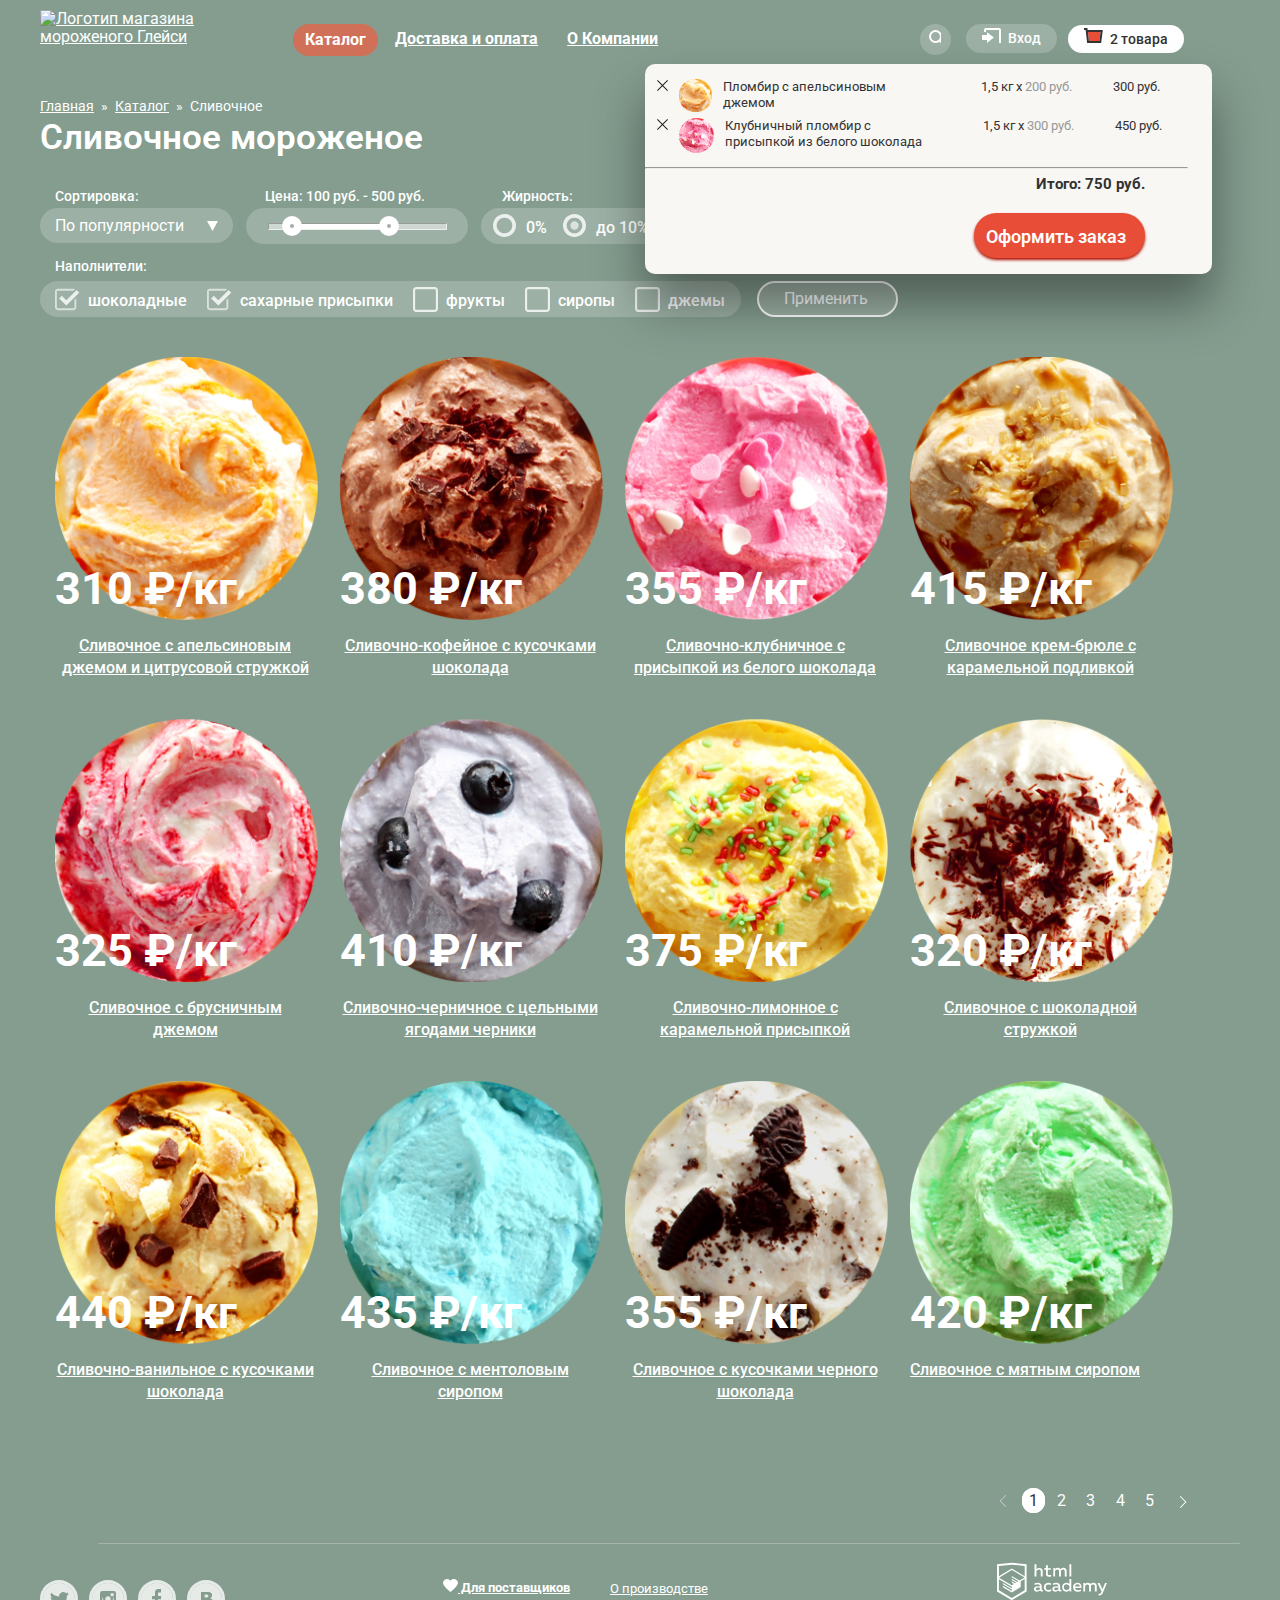
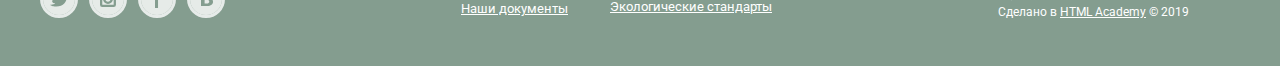
==== commit 03db4d89: "Защита 2" ====
--- a/catalog.html
+++ b/catalog.html
@@ -3,73 +3,70 @@
   <head>
     <meta charset="utf-8">
     <title>HTML Academy: Глейси</title>
-     <link href="https://fonts.googleapis.com/css?family=Roboto:400,700&display=swap&subset=cyrillic" rel="stylesheet">
+     <link href="https://fonts.googleapis.com/css?family=Roboto:400,500,600,700&display=swap&subset=cyrillic" rel="stylesheet">
     <link href="css/normalize.css" rel="stylesheet">
-    <link href="css/style.css" rel="stylesheet">
+    <link href="css/style-mini.css" rel="stylesheet">
   </head>
   <body>
 
-    <header class="main-header">
-      <div class="wrapper">
-        <div class="row">
-          <a href="index.html" class="main-header-logo">
+     <header class="main-header">
+      <div class="wrapper"> <!-- Класс для выравнивания отдельных блоков -->
+        <div class="row narrow">
+          <a class="main-header-logo" href="index.html">
             <span class="visually-hidden">На главную</span>
-            <img src="img/Logo.png" alt="Логотип магазина мороженого Глейси" width="183" height="73">
+            <img src="img/logo.png" alt="Логотип магазина мороженого Глейси" width="178" height="72">
           </a>
 
           <nav class="main-nav">
             <ul class="site-nav">
-              <li><a class="active" href="#" >Каталог</a></li>
+              <li><a class="active" href="catalog.html">Каталог</a></li>
               <li><a href="#">Доставка и оплата</a></li>
-              <li><a href="#">О компании</a></li>
+              <li><a href="#">О Компании</a></li>
             </ul>
-        
-         
+
             <p class="search-nav">
               <a href="#">
-                <svg xmlns="http://www.w3.org/2000/svg" xmlns:xlink="http://www.w3.org/1999/xlink" width="17" height="17" viewBox="0 0 17 17"><path d="M16.958 15.527L11.75 10.32A6.455 6.455 0 0 0 13 6.5 6.5 6.5 0 1 0 6.5 13a6.465 6.465 0 0 0 3.839-1.263l5.205 5.204 1.414-1.414zM6.5 11C4.019 11 2 8.981 2 6.5S4.019 2 6.5 2 11 4.019 11 6.5 8.981 11 6.5 11z " /></svg>
+                <svg xmlns="http://www.w3.org/2000/svg" xmlns:xlink="http://www.w3.org/1999/xlink" width="17" height="17" viewBox="0 0 17 17" ><g transform="translate(5 1)"><path d="M16.958 15.527L11.75 10.32A6.455 6.455 0 0 0 13 6.5 6.5 6.5 0 1 0 6.5 13a6.465 6.465 0 0 0 3.839-1.263l5.205 5.204 1.414-1.414zM6.5 11C4.019 11 2 8.981 2 6.5S4.019 2 6.5 2 11 4.019 11 6.5 8.981 11 6.5 11z " /></g></svg>
               </a>
               <span class="visually-hidden">Поиск по сайту</span>
               <input type="search" class="visually-hidden" placeholder="Поиск по сайту">
             </p>
-          
-        
+
             <ul class="user-nav">
-               <li>
-                <a href="login.html">
-                <svg xmlns="http://www.w3.org/2000/svg" xmlns:xlink="http://www.w3.org/1999/xlink" width="21" height="19" viewBox="0 0 21 19"><g ><path d="M6 14.875L12.917 9.5 6 4.125v2.917H-.042v4.917H6z"/><path d="M18 0H5C3.9 0 3 .9 3 2v2h2V2h13v15H5v-2H3v2c0 1.1.9 2 2 2h13c1.1 0 2-.9 2-2V2c0-1.1-.9-2-2-2z " /></g></svg>
-                 Вход</a>
-               </li>
-
-               <li>
-                 <a class="active" href="basket.html">
-                 <svg xmlns="http://www.w3.org/2000/svg" width="21" height="20" viewBox="0 0 21 20"><path fill="#E84D37" d="M5.888 4.031L6.922 13h10.45l1.176-8.969z"/><circle fill="#343434" cx="6.984" cy="18" r="2"/><circle fill="#343434" cx="15.984" cy="18" r="2"/><path fill="#343434" d="M5.657 2.031L5.422 0H0v2h3.64l1.5 13h13.988l1.699-12.969H5.657zM17.372 13H6.922L5.888 4.031h12.66L17.372 13z"/></svg>
-                   <span class="visually-hidden">Корзина:</span>
-                   2 товара
-                 </a>
-               </li>
+              <li>
+                <a class="login-link" href="login.html">
+                  <svg xmlns="http://www.w3.org/2000/svg" xmlns:xlink="http://www.w3.org/1999/xlink" width="21" height="19" viewBox="0 0 21 19" ><g transform="translate(-1 4)" ><path d="M6 14.875L12.917 9.5 6 4.125v2.917H-.042v4.917H6z"/><path d="M18 0H5C3.9 0 3 .9 3 2v2h2V2h13v15H5v-2H3v2c0 1.1.9 2 2 2h13c1.1 0 2-.9 2-2V2c0-1.1-.9-2-2-2z " /></g></svg>
+                   <span class="pixel"> Вход</span>
+                </a>
+              </li>
+
+              <li>
+                <a class="active" href="basket.html">
+                 <svg xmlns="http://www.w3.org/2000/svg" width="21" height="20"  viewBox="0 0 21 20"><g transform="translate(-2 4)"><path fill="#E84D37" d="M5.888 4.031L6.922 13h10.45l1.176-8.969z"/><circle fill="#343434" cx="6.984" cy="18" r="2"/><circle fill="#343434" cx="15.984" cy="18" r="2"/><path fill="#343434" d="M5.657 2.031L5.422 0H0v2h3.64l1.5 13h13.988l1.699-12.969H5.657zM17.372 13H6.922L5.888 4.031h12.66L17.372 13z"/></g></svg>
+                  <span class="visually-hidden">Корзина:</span>
+                  2 товара
+                </a>
+              </li>
             </ul>
           </nav>
         </div> <!-- /row -->
 
-
         <div class="row">
           <div class="schedule">
             <p class="time">
-            <span class="visually-hidden">Расписание: </span>
-            с 10 до 20, ежедневно
+              <span class="visually-hidden">Расписание: </span>
+              C 10 до 20, ежедневно
             </p>
 
             <p class="phone">
-            <span class="visualyy-hidden">Телефон: </span>
-            <a href="tel:+78124502525">8 812 450-25-25</a>
+              <span class="visually-hidden">Телефон: </span>
+              <a href="tel:+78124502525">8 812 450-25-25</a>
             </p>
-          </div>
-        </div> <!-- /row -->
+          </div><!-- schedule -->
+        </div><!-- row -->
       </div> <!-- /wrapper -->
-
-
 </header>
+
     <main>
       <div class="wrapper">
         <div class="nav-site">
@@ -95,13 +92,13 @@
               </select>
            </form>
 
-          <div class="row style-filter">
+          <div class="row style-filter1">
            <p>Сортировка:</p>
-           <p>Цена: 100 руб.- 500 руб.</p>
+           <p>Цена: 100 руб. - 500 руб.</p>
            <p>Жирность:</p>
           </div> <!-- /row -->
 
-          <div class="row">
+          <div class="row filters1">
             <a class="sort-popularity sort" href="#">По популярности 
               <svg xmlns="http://www.w3.org/2000/svg" width="11" height="10" viewBox="0 0 11 10"><path fill="#ffffff" d="M5.5 10L0 0h11"/></svg>
             </a>
@@ -117,24 +114,24 @@
               </a>
             </div><!-- row -->
 
-            <div class="sort-popularity radio-list">
+            <div class=" radio-list">
               <a href="#">
-                <svg xmlns="http://www.w3.org/2000/svg" width="25" height="25" viewBox="0 0 25 25"><path fill="#FFFFFF" d="M12.5 4c4.687 0 8.5 3.813 8.5 8.5 0 4.687-3.813 8.5-8.5 8.5C7.813 21 4 17.187 4 12.5 4 7.813 7.813 4 12.5 4m0-4C5.597 0 0 5.597 0 12.5S5.597 25 12.5 25 25 19.403 25 12.5 19.403 0 12.5 0z"/></svg>
+                <svg xmlns="http://www.w3.org/2000/svg" width="23" height="23" viewBox="0 0 25 25"><path fill="#FFFFFF" d="M12.5 4c4.687 0 8.5 3.813 8.5 8.5 0 4.687-3.813 8.5-8.5 8.5C7.813 21 4 17.187 4 12.5 4 7.813 7.813 4 12.5 4m0-4C5.597 0 0 5.597 0 12.5S5.597 25 12.5 25 25 19.403 25 12.5 19.403 0 12.5 0z"/></svg>
               </a>
                 <p>0%</p>
               
               <a href="#">
-                <svg xmlns="http://www.w3.org/2000/svg" width="25" height="25" viewBox="0 0 25 25"><path fill="#FFFFFF" d="M12.5 4c4.687 0 8.5 3.813 8.5 8.5 0 4.687-3.813 8.5-8.5 8.5C7.813 21 4 17.187 4 12.5 4 7.813 7.813 4 12.5 4m0-4C5.597 0 0 5.597 0 12.5S5.597 25 12.5 25 25 19.403 25 12.5 19.403 0 12.5 0z"/><circle fill="#FFFFFF" opacity="0.8"  cx="12.5" cy="12.5" r="4.5"/></svg>
+                <svg xmlns="http://www.w3.org/2000/svg" width="23" height="23" viewBox="0 0 25 25"><path fill="#FFFFFF" d="M12.5 4c4.687 0 8.5 3.813 8.5 8.5 0 4.687-3.813 8.5-8.5 8.5C7.813 21 4 17.187 4 12.5 4 7.813 7.813 4 12.5 4m0-4C5.597 0 0 5.597 0 12.5S5.597 25 12.5 25 25 19.403 25 12.5 19.403 0 12.5 0z"/><circle fill="#FFFFFF" opacity="0.8"  cx="12.5" cy="12.5" r="4.5"/></svg>
               </a>
                 <p>до 10%</p>
               
               <a href="#">
-                <svg xmlns="http://www.w3.org/2000/svg" width="25" height="25" viewBox="0 0 25 25"><path fill="#FFFFFF"  d="M12.5 4c4.687 0 8.5 3.813 8.5 8.5 0 4.687-3.813 8.5-8.5 8.5C7.813 21 4 17.187 4 12.5 4 7.813 7.813 4 12.5 4m0-4C5.597 0 0 5.597 0 12.5S5.597 25 12.5 25 25 19.403 25 12.5 19.403 0 12.5 0z"/></svg>
+                <svg xmlns="http://www.w3.org/2000/svg" width="23" height="23" viewBox="0 0 25 25"><path fill="#FFFFFF"  d="M12.5 4c4.687 0 8.5 3.813 8.5 8.5 0 4.687-3.813 8.5-8.5 8.5C7.813 21 4 17.187 4 12.5 4 7.813 7.813 4 12.5 4m0-4C5.597 0 0 5.597 0 12.5S5.597 25 12.5 25 25 19.403 25 12.5 19.403 0 12.5 0z"/></svg>
               </a>
                 <p>до 30%</p>
               
               <a href="#">
-                <svg xmlns="http://www.w3.org/2000/svg" width="25" height="25" viewBox="0 0 25 25"><path fill="#FFFFFF"  d="M12.5 4c4.687 0 8.5 3.813 8.5 8.5 0 4.687-3.813 8.5-8.5 8.5C7.813 21 4 17.187 4 12.5 4 7.813 7.813 4 12.5 4m0-4C5.597 0 0 5.597 0 12.5S5.597 25 12.5 25 25 19.403 25 12.5 19.403 0 12.5 0z"/></svg>
+                <svg xmlns="http://www.w3.org/2000/svg" width="23" height="23" viewBox="0 0 25 25"><path fill="#FFFFFF"  d="M12.5 4c4.687 0 8.5 3.813 8.5 8.5 0 4.687-3.813 8.5-8.5 8.5C7.813 21 4 17.187 4 12.5 4 7.813 7.813 4 12.5 4m0-4C5.597 0 0 5.597 0 12.5S5.597 25 12.5 25 25 19.403 25 12.5 19.403 0 12.5 0z"/></svg>
               </a>
                 <p>выше 30%</p>
               
@@ -163,34 +160,34 @@
             <label><input type="checkbox" name="fillers">джемы</label>
           </form>  <!-- /row -->
 
-          <div class="row style-filter">
+          <div class="row style-filter2">
             <p>Наполнители:</p>
           </div> <!-- /row -->
 
           <div class="row">
-            <div class="sort-popularity checkbox-list">
+            <div class= "checkbox-list">
                 <a href="#">
-                  <svg xmlns="http://www.w3.org/2000/svg" width="27" height="23" viewBox="0 0 27 23"><path fill="#FFFFFF"  d="M7.285 7.486l-2.829 2.829 7.783 7.783L26.171 4.166l-2.828-2.829-11.104 11.102z"/><path fill="#FFFFFF" opacity="0.8"  d="M21 20c0 .542-.458 1-1 1H3c-.542 0-1-.458-1-1V3c0-.542.458-1 1-1h16.908L21.493.415A2.96 2.96 0 0 0 20 0H3C1.35 0 0 1.35 0 3v17c0 1.65 1.35 3 3 3h17c1.65 0 3-1.35 3-3v-9.829l-2 2V20z"/></svg>
+                  <svg xmlns="http://www.w3.org/2000/svg" width="25" height="25" viewBox="0 0 27 23"><path fill="#FFFFFF"  d="M7.285 7.486l-2.829 2.829 7.783 7.783L26.171 4.166l-2.828-2.829-11.104 11.102z"/><path fill="#FFFFFF" opacity="0.8"  d="M21 20c0 .542-.458 1-1 1H3c-.542 0-1-.458-1-1V3c0-.542.458-1 1-1h16.908L21.493.415A2.96 2.96 0 0 0 20 0H3C1.35 0 0 1.35 0 3v17c0 1.65 1.35 3 3 3h17c1.65 0 3-1.35 3-3v-9.829l-2 2V20z"/></svg>
                 </a>
                   <p>шоколадные</p>
                 
                 <a href="#">
-                  <svg xmlns="http://www.w3.org/2000/svg" width="27" height="23" viewBox="0 0 27 23"><path fill="#FFFFFF"   d="M7.285 7.486l-2.829 2.829 7.783 7.783L26.171 4.166l-2.828-2.829-11.104 11.102z"/><path fill="#FFFFFF"  opacity="0.8" d="M21 20c0 .542-.458 1-1 1H3c-.542 0-1-.458-1-1V3c0-.542.458-1 1-1h16.908L21.493.415A2.96 2.96 0 0 0 20 0H3C1.35 0 0 1.35 0 3v17c0 1.65 1.35 3 3 3h17c1.65 0 3-1.35 3-3v-9.829l-2 2V20z"/></svg>
+                  <svg xmlns="http://www.w3.org/2000/svg" width="25" height="25" viewBox="0 0 27 23"><path fill="#FFFFFF"   d="M7.285 7.486l-2.829 2.829 7.783 7.783L26.171 4.166l-2.828-2.829-11.104 11.102z"/><path fill="#FFFFFF"  opacity="0.8" d="M21 20c0 .542-.458 1-1 1H3c-.542 0-1-.458-1-1V3c0-.542.458-1 1-1h16.908L21.493.415A2.96 2.96 0 0 0 20 0H3C1.35 0 0 1.35 0 3v17c0 1.65 1.35 3 3 3h17c1.65 0 3-1.35 3-3v-9.829l-2 2V20z"/></svg>
                 </a>
                   <p>сахарные присыпки</p>
                 
                 <a href="#">
-                  <svg xmlns="http://www.w3.org/2000/svg" width="23" height="23" viewBox="0 0 23 23"><path fill="#FFFFFF"  d="M20 2c.542 0 1 .458 1 1v17c0 .542-.458 1-1 1H3c-.542 0-1-.458-1-1V3c0-.542.458-1 1-1h17m0-2H3C1.35 0 0 1.35 0 3v17c0 1.65 1.35 3 3 3h17c1.65 0 3-1.35 3-3V3c0-1.65-1.35-3-3-3z"/></svg>
+                  <svg xmlns="http://www.w3.org/2000/svg" width="25" height="25" viewBox="0 0 23 23"><path fill="#FFFFFF"  d="M20 2c.542 0 1 .458 1 1v17c0 .542-.458 1-1 1H3c-.542 0-1-.458-1-1V3c0-.542.458-1 1-1h17m0-2H3C1.35 0 0 1.35 0 3v17c0 1.65 1.35 3 3 3h17c1.65 0 3-1.35 3-3V3c0-1.65-1.35-3-3-3z"/></svg>
                 </a>
                   <p>фрукты</p>
                 
                 <a href="#">
-                  <svg xmlns="http://www.w3.org/2000/svg" width="23" height="23" viewBox="0 0 23 23"><path fill="#FFFFFF" d="M20 2c.542 0 1 .458 1 1v17c0 .542-.458 1-1 1H3c-.542 0-1-.458-1-1V3c0-.542.458-1 1-1h17m0-2H3C1.35 0 0 1.35 0 3v17c0 1.65 1.35 3 3 3h17c1.65 0 3-1.35 3-3V3c0-1.65-1.35-3-3-3z"/></svg>
+                  <svg xmlns="http://www.w3.org/2000/svg" width="25" height="25" viewBox="0 0 23 23"><path fill="#FFFFFF" d="M20 2c.542 0 1 .458 1 1v17c0 .542-.458 1-1 1H3c-.542 0-1-.458-1-1V3c0-.542.458-1 1-1h17m0-2H3C1.35 0 0 1.35 0 3v17c0 1.65 1.35 3 3 3h17c1.65 0 3-1.35 3-3V3c0-1.65-1.35-3-3-3z"/></svg>
                 </a>
                   <p>сиропы</p>
                 
                 <a href="#">
-                  <svg xmlns="http://www.w3.org/2000/svg" width="23" height="23" viewBox="0 0 23 23"><path fill="#FFFFFF"  d="M20 2c.542 0 1 .458 1 1v17c0 .542-.458 1-1 1H3c-.542 0-1-.458-1-1V3c0-.542.458-1 1-1h17m0-2H3C1.35 0 0 1.35 0 3v17c0 1.65 1.35 3 3 3h17c1.65 0 3-1.35 3-3V3c0-1.65-1.35-3-3-3z"/></svg>
+                  <svg xmlns="http://www.w3.org/2000/svg" width="25" height="25" viewBox="0 0 23 23"><path fill="#FFFFFF"  d="M20 2c.542 0 1 .458 1 1v17c0 .542-.458 1-1 1H3c-.542 0-1-.458-1-1V3c0-.542.458-1 1-1h17m0-2H3C1.35 0 0 1.35 0 3v17c0 1.65 1.35 3 3 3h17c1.65 0 3-1.35 3-3V3c0-1.65-1.35-3-3-3z"/></svg>
                 </a>
                   <p>джемы </p>
             </div><!-- sort-popularity checkbox-list -->
@@ -306,7 +303,7 @@
         <div class="wrapper">
           <div class="row">
             <div class="pagination">
-              <a href="#!">
+              <a href="#!"><span class="visually-hidden">Назад </span>
                 <svg class="back" xmlns="http://www.w3.org/2000/svg" width="8" height="12" viewBox="0 0 8 12"><path fill="#C1C6CE" d="M7.237 5.642L1.73.132c-.2-.197-.52-.197-.717 0s-.198.52 0 .717L6.163 6l-5.15 5.15c-.2.198-.2.52 0 .717.098.1.228.148.357.148.13 0 .26-.05.358-.148l5.51-5.51c.198-.197.198-.517 0-.715z"/></svg>
               </a>
               <ul>
@@ -316,7 +313,7 @@
                 <li><a href="#!">4</a></li>
                 <li><a href="#!">5</a></li>
               </ul>
-              <a href="#!">
+              <a href="#!"> <span class="visually-hidden">Вперед</span>
                 <svg class="forward" xmlns="http://www.w3.org/2000/svg" width="8" height="12" viewBox="0 0 8 12"><path fill="#FFFFFF" d="M7.237 5.642L1.73.132c-.2-.197-.52-.197-.717 0s-.198.52 0 .717L6.163 6l-5.15 5.15c-.2.198-.2.52 0 .717.098.1.228.148.357.148.13 0 .26-.05.358-.148l5.51-5.51c.198-.197.198-.517 0-.715z"/></svg>
               </a>
             </div><!-- pagination -->
@@ -383,21 +380,21 @@
         </div>
       </div> <!-- /column-2 -->
 
-    <div class="column-3">
-      <p class="developer">
-        <a  class="developer-logo" href="https://htmlacademy.ru/intensive/htmlcss">
-         <svg  class="developer-image" id="Layer_1" data-name="Layer 1" xmlns="http://www.w3.org/2000/svg" viewBox="0 0 108.08 36.85"><title>logo-htmlacademy-small1</title><g fill="#ffffff"><path d="M44.61,26.88a2,2,0,0,0,.55-0.1v1.33a3.25,3.25,0,0,1-1.18.21,1.67,1.67,0,0,1-1.67-1,4.84,4.84,0,0,1-3.14,1.08c-1.51,0-2.91-.83-2.91-2.55,0-2.13,2-2.79,3.71-2.79a11.08,11.08,0,0,1,2.17.25v-0.3c0-1-.76-1.77-2.19-1.77a7.42,7.42,0,0,0-3,.64v-1.7a10.21,10.21,0,0,1,3.19-.55c2.36,0,3.81,1.12,3.81,3.65v3a0.54,0.54,0,0,0,.49.59h0.17Zm-6.44-1.13A1.35,1.35,0,0,0,39.63,27h0.11a3.39,3.39,0,0,0,2.41-1V24.58a9.72,9.72,0,0,0-1.81-.21c-1,0-2.16.33-2.16,1.38h0Zm12.36-6.11a5,5,0,0,1,2.57.64V22a4.08,4.08,0,0,0-2.3-.7,2.75,2.75,0,1,0,0,5.49,5,5,0,0,0,2.43-.64v1.71a6.27,6.27,0,0,1-2.76.57A4.21,4.21,0,0,1,46,24.51q0-.21,0-0.41a4.32,4.32,0,0,1,4.18-4.46h0.38Zm12.17,7.24a2,2,0,0,0,.55-0.1v1.33a3.25,3.25,0,0,1-1.18.21,1.67,1.67,0,0,1-1.67-1,4.84,4.84,0,0,1-3.14,1.08c-1.51,0-2.91-.83-2.91-2.55,0-2.13,2-2.79,3.71-2.79a11.08,11.08,0,0,1,2.17.25v-0.3c0-1-.76-1.77-2.19-1.77a7.42,7.42,0,0,0-3,.64v-1.7a10.21,10.21,0,0,1,3.19-.55c2.36,0,3.81,1.12,3.81,3.65v3a0.54,0.54,0,0,0,.49.59h0.17Zm-6.44-1.13A1.35,1.35,0,0,0,57.73,27h0.11a3.39,3.39,0,0,0,2.41-1V24.58a9.72,9.72,0,0,0-1.81-.21c-1.06,0-2.16.33-2.16,1.38h0ZM73,16V28.2H71.35V26.88a3.88,3.88,0,0,1-3.19,1.54,4.4,4.4,0,0,1,0-8.78,3.81,3.81,0,0,1,3,1.3V16H73Zm-4.53,5.22a2.76,2.76,0,1,0,0,5.52A2.86,2.86,0,0,0,71.15,25V23A2.91,2.91,0,0,0,68.49,21.27ZM79,19.64c3.31,0,4.46,2.68,3.92,5.09H76.7c0.21,1.5,1.67,2.11,3.19,2.11a6.11,6.11,0,0,0,2.64-.59v1.6a7.14,7.14,0,0,1-3,.57C77,28.42,74.78,27,74.78,24a4.18,4.18,0,0,1,4-4.39H79Zm0.09,1.54a2.28,2.28,0,0,0-2.44,2.1v0.06H81.3A2,2,0,0,0,79.13,21.18Zm5.73,7V19.87h1.65v1a3.81,3.81,0,0,1,2.78-1.27A2.86,2.86,0,0,1,91.89,21a4.12,4.12,0,0,1,2.91-1.33A3.06,3.06,0,0,1,98,23V28.2h-1.9V23.05a1.59,1.59,0,0,0-1.42-1.75H94.42a2.8,2.8,0,0,0-2.07,1.12V28.2h-1.9V23.05A1.59,1.59,0,0,0,89,21.31H88.8a3,3,0,0,0-2.21,1.29v5.63H84.86Zm21.31-8.33h1.9l-3.91,9.46c-0.9,2.17-2.09,2.86-3.35,2.86a4.76,4.76,0,0,1-1.1-.14V30.46a2.86,2.86,0,0,0,.85.12c0.9,0,1.58-.64,2.07-1.9l0.17-.42-4-8.4h2l2.86,6.29ZM38.73,1.46V6.22a3.81,3.81,0,0,1,2.7-1.14,3.25,3.25,0,0,1,3.44,3.4v5.15H43V8.72a1.81,1.81,0,0,0-1.61-2h-0.3a2.93,2.93,0,0,0-2.32,1.39v5.52h-1.9V1.46h1.9ZM49.94,2.31v3h3V6.91h-3v3.81c0,1.1.5,1.46,1.58,1.46a4.49,4.49,0,0,0,1.69-.33v1.6A6.8,6.8,0,0,1,51,13.8a2.55,2.55,0,0,1-2.86-2.74V6.89H46.58V5.26h1.5V2.74Zm5.4,11.31V5.28H57v1A3.81,3.81,0,0,1,59.77,5a2.86,2.86,0,0,1,2.6,1.33A4.12,4.12,0,0,1,65.28,5,3.06,3.06,0,0,1,68.44,8.4v5.21h-1.9V8.46a1.59,1.59,0,0,0-1.42-1.75H64.89a2.8,2.8,0,0,0-2.07,1.12v5.78h-1.9V8.46A1.59,1.59,0,0,0,59.5,6.71H59.27A3,3,0,0,0,57.06,8v5.63H55.34ZM71.17,1.45H73V13.6H71.17V1.45ZM14.71,0H14.55L0,1.54V28.21l14.55,8.66,14.55-8.66V1.54Zm12.5,27.1L14.55,34.64,1.9,27.12V16.18l12.59,7.5V25L5.86,19.9v1.31l8.68,5.21v1.39L5.87,22.65V24l8.68,5.21,8.75-5.24V18.31L27.2,16V27.12Zm0-12.53-3.48,2-1.6,1L14.51,13v1.31L21,18.23H21l-0.14.09-1,.54-5.37-3.2V17l4.24,2.52-1,.67-3.2-1.9v1.31l2.1,1.24L14.5,22.1,2,14.65,14.51,7.11Zm0-1.32L14.49,5.76,1.91,13.25v-10L14.56,1.92,27.21,3.25v10h0Z" transform="translate(0 -0.02)"/></g></svg>
-        </a>
-        <br>
-        <span class="developer-text"> Сделано в 
-          <a href="https://htmlacademy.ru/intensive/htmlcss">HTML Academy</a> &#169;
+     <div class="column-3">
+        <p class="developer">
+          <a  class="developer-logo" href="https://htmlacademy.ru/intensive/htmlcss">
+           <svg  class="developer-image" id="Layer_1" data-name="Layer 1" xmlns="http://www.w3.org/2000/svg" viewBox="0 0 108.08 36.85"><title>logo-htmlacademy-small1</title><g fill="#ffffff"><path d="M44.61,26.88a2,2,0,0,0,.55-0.1v1.33a3.25,3.25,0,0,1-1.18.21,1.67,1.67,0,0,1-1.67-1,4.84,4.84,0,0,1-3.14,1.08c-1.51,0-2.91-.83-2.91-2.55,0-2.13,2-2.79,3.71-2.79a11.08,11.08,0,0,1,2.17.25v-0.3c0-1-.76-1.77-2.19-1.77a7.42,7.42,0,0,0-3,.64v-1.7a10.21,10.21,0,0,1,3.19-.55c2.36,0,3.81,1.12,3.81,3.65v3a0.54,0.54,0,0,0,.49.59h0.17Zm-6.44-1.13A1.35,1.35,0,0,0,39.63,27h0.11a3.39,3.39,0,0,0,2.41-1V24.58a9.72,9.72,0,0,0-1.81-.21c-1,0-2.16.33-2.16,1.38h0Zm12.36-6.11a5,5,0,0,1,2.57.64V22a4.08,4.08,0,0,0-2.3-.7,2.75,2.75,0,1,0,0,5.49,5,5,0,0,0,2.43-.64v1.71a6.27,6.27,0,0,1-2.76.57A4.21,4.21,0,0,1,46,24.51q0-.21,0-0.41a4.32,4.32,0,0,1,4.18-4.46h0.38Zm12.17,7.24a2,2,0,0,0,.55-0.1v1.33a3.25,3.25,0,0,1-1.18.21,1.67,1.67,0,0,1-1.67-1,4.84,4.84,0,0,1-3.14,1.08c-1.51,0-2.91-.83-2.91-2.55,0-2.13,2-2.79,3.71-2.79a11.08,11.08,0,0,1,2.17.25v-0.3c0-1-.76-1.77-2.19-1.77a7.42,7.42,0,0,0-3,.64v-1.7a10.21,10.21,0,0,1,3.19-.55c2.36,0,3.81,1.12,3.81,3.65v3a0.54,0.54,0,0,0,.49.59h0.17Zm-6.44-1.13A1.35,1.35,0,0,0,57.73,27h0.11a3.39,3.39,0,0,0,2.41-1V24.58a9.72,9.72,0,0,0-1.81-.21c-1.06,0-2.16.33-2.16,1.38h0ZM73,16V28.2H71.35V26.88a3.88,3.88,0,0,1-3.19,1.54,4.4,4.4,0,0,1,0-8.78,3.81,3.81,0,0,1,3,1.3V16H73Zm-4.53,5.22a2.76,2.76,0,1,0,0,5.52A2.86,2.86,0,0,0,71.15,25V23A2.91,2.91,0,0,0,68.49,21.27ZM79,19.64c3.31,0,4.46,2.68,3.92,5.09H76.7c0.21,1.5,1.67,2.11,3.19,2.11a6.11,6.11,0,0,0,2.64-.59v1.6a7.14,7.14,0,0,1-3,.57C77,28.42,74.78,27,74.78,24a4.18,4.18,0,0,1,4-4.39H79Zm0.09,1.54a2.28,2.28,0,0,0-2.44,2.1v0.06H81.3A2,2,0,0,0,79.13,21.18Zm5.73,7V19.87h1.65v1a3.81,3.81,0,0,1,2.78-1.27A2.86,2.86,0,0,1,91.89,21a4.12,4.12,0,0,1,2.91-1.33A3.06,3.06,0,0,1,98,23V28.2h-1.9V23.05a1.59,1.59,0,0,0-1.42-1.75H94.42a2.8,2.8,0,0,0-2.07,1.12V28.2h-1.9V23.05A1.59,1.59,0,0,0,89,21.31H88.8a3,3,0,0,0-2.21,1.29v5.63H84.86Zm21.31-8.33h1.9l-3.91,9.46c-0.9,2.17-2.09,2.86-3.35,2.86a4.76,4.76,0,0,1-1.1-.14V30.46a2.86,2.86,0,0,0,.85.12c0.9,0,1.58-.64,2.07-1.9l0.17-.42-4-8.4h2l2.86,6.29ZM38.73,1.46V6.22a3.81,3.81,0,0,1,2.7-1.14,3.25,3.25,0,0,1,3.44,3.4v5.15H43V8.72a1.81,1.81,0,0,0-1.61-2h-0.3a2.93,2.93,0,0,0-2.32,1.39v5.52h-1.9V1.46h1.9ZM49.94,2.31v3h3V6.91h-3v3.81c0,1.1.5,1.46,1.58,1.46a4.49,4.49,0,0,0,1.69-.33v1.6A6.8,6.8,0,0,1,51,13.8a2.55,2.55,0,0,1-2.86-2.74V6.89H46.58V5.26h1.5V2.74Zm5.4,11.31V5.28H57v1A3.81,3.81,0,0,1,59.77,5a2.86,2.86,0,0,1,2.6,1.33A4.12,4.12,0,0,1,65.28,5,3.06,3.06,0,0,1,68.44,8.4v5.21h-1.9V8.46a1.59,1.59,0,0,0-1.42-1.75H64.89a2.8,2.8,0,0,0-2.07,1.12v5.78h-1.9V8.46A1.59,1.59,0,0,0,59.5,6.71H59.27A3,3,0,0,0,57.06,8v5.63H55.34ZM71.17,1.45H73V13.6H71.17V1.45ZM14.71,0H14.55L0,1.54V28.21l14.55,8.66,14.55-8.66V1.54Zm12.5,27.1L14.55,34.64,1.9,27.12V16.18l12.59,7.5V25L5.86,19.9v1.31l8.68,5.21v1.39L5.87,22.65V24l8.68,5.21,8.75-5.24V18.31L27.2,16V27.12Zm0-12.53-3.48,2-1.6,1L14.51,13v1.31L21,18.23H21l-0.14.09-1,.54-5.37-3.2V17l4.24,2.52-1,.67-3.2-1.9v1.31l2.1,1.24L14.5,22.1,2,14.65,14.51,7.11Zm0-1.32L14.49,5.76,1.91,13.25v-10L14.56,1.92,27.21,3.25v10h0Z" transform="translate(0 -0.02)"/></g></svg>
+          </a>
+          <span class="developer-text"> Сделано в 
+          <a href="https://htmlacademy.ru/intensive/htmlcss">HTML Academy</a>
+          &#169;
           2019
-        </span>
-        </p>
-      </div> <!-- /column-3 -->
-    </div> <!-- /wrapper -->
-
-  </footer >
+          </span>
+          </p>
+        </div> <!-- /column-3 -->
+      </div> <!-- /wrapper -->
+
+    </footer >
 
       
 
--- a/css/style-mini.css
+++ b/css/style-mini.css
@@ -0,0 +1 @@
+body{margin:0;padding:0;font-family:'Roboto','Arial',sans-serif;font-size:16px;line-height:18px;font-weight:400;min-width:1146px;color:#ffffff;background-color:#849d8f}.subscription-popup,.access,.search-entry-field,.site-nav-paragraph,.full-basket,.modal{}a{color:#ffffff}img{max-width:100%;height:auto}.visually-hidden:not(:focus):not(:active),input[type="checkbox"].visually-hidden,input[type="radio"].visually-hidden{position:absolute;width:1px;height:1px;margin:-1px;border:0;padding:0;white-space:nowrap;-webkit-clip-path:inset(100%);clip-path:inset(100%);clip:rect(0 0 0 0);overflow:hidden}.main-header{min-height:75px}.page-bg{min-width:940px;height:auto;background-color:#849d8f;background-image:url("../img/slider-item1.png");background-repeat:no-repeat;background-position:top 85px center;-webkit-transition:background-image 0.5s ease,background-color 0.5s ease;transition:background-image 0.5s ease,background-color 0.5s ease}.page-bg::before,.page-bg::after{content:"";visibility:hidden}.page-bg::before{background-image:url("../img/slider-item2.png")}.page-bg::after{background-image:url("../img/slider-item3.png")}.main-header-logo{margin-top:10px}.wrapper{width:1200px;padding-left:27px;padding-right:27px;margin-left:auto;margin-right:auto}.row{display:-webkit-box;display:flex}.narrow{height:60px}.main-nav{display:-webkit-box;display:flex;-webkit-box-pack:justify;justify-content:space-between}nav.main-nav{width:100%}ul{list-style:none}.search-nav{margin-left:auto;padding-top:9px}.search-nav input{background-image:url(../img/loupe.svg)}.user-nav a.active{background-color:#ffffff;color:#323232}.site-nav{display:-webkit-box;display:flex;flex-wrap:wrap;width:400px;font-weight:bold}ul.site-nav{padding:0;padding-left:10px}.site-nav a{display:block;padding-left:30px;margin-top:3px;border:1px solid transparent;border-radius:20px;padding:10px}.site-nav li:nth-child(2){padding-left:6px}.site-nav li:nth-child(3){padding-left:7px}.site-nav li:hover a{color:#323232;background:rgba(255,255,255,1);border-radius:20px;padding:10px;text-decoration:none;background:#ffffff}.site-nav li a.active{border:2px solid #d07058;border-radius:20px;padding:5px;padding-left:10px;padding-right:10px;margin-top:8px;color:inherit;text-decoration:none;background-color:#d07058}.site-nav li a:focus{background-color:#f8f7f4;border:none;border-radius:20px;box-shadow:inset 0 2px 5px;padding:10px;color:#323232;text-decoration:none}.search-nav a,.user-nav a{background:rgba(255,255,255,0.2);padding:5px;border-radius:20px;text-decoration:none;margin-right:15px}.search-nav a{padding-left:4px;padding-right:8px;padding-top:7px;padding-bottom:5px;margin-right:15px}.schedule{margin-left:auto;margin-right:43px}.navig-site-catalog{display:-webkit-box;display:flex;-webkit-box-orient:horizontal;-webkit-box-direction:normal;flex-direction:row}ul.navig-site-catalog{padding:0;margin:0;line-height:16px;font-size:14px;margin-top:-20px}.navig-site-catalog a:hover{color:#ffbc9e;font-weight:500}.navig-site-catalog a:focus{color:#ffbc9e;font-weight:500}.user-nav{display:-webkit-box;display:flex;flex-wrap:wrap;padding:0;margin:0;padding-top:20px;font-size:14px;line-height:16px;margin-right:41px}ul.user-nav{height:60px}.user-nav a{border:1px solid transparent;font-weight:500;padding-left:15px;padding-right:15px}.user-nav a:hover{background-color:#ffffff;color:#323232;background:rgba(255,255,255,1);border-radius:20px;text-decoration:none;background:#ffffff}.user-nav a:hover svg{fill:#323232}.pixel{margin-top:10px}.search-nav li:hover a{background:rgba(255,255,255,1)}.search-nav a:hover svg{fill:#323232}p.search-nav{height:28px}.user-nav svg,.search-nav svg{fill:#ffffff;padding-top:4px;padding-right:2px;text-anchor:middle}.user-nav svg:hover{fill:#323232}a.login-link{margin-right:11px;padding-bottom:6px}.time{font-size:14px;line-height:16px;font-weight:bold;padding-left:15px}.phone{font-size:22px;line-height:24px;font-weight:bold}p.phone{margin:0;margin-top:-10px}.main-header.wrapper{display:-webkit-box;display:flex;-webkit-box-orient:vertical;-webkit-box-direction:normal;flex-direction:column}.main-header.wrapper.row{width:100%}.phone a{text-decoration:none;margin-right:10px}.promo{bottom:38px;padding-top:361px;text-align:center;color:#ffffff;position:relative}.slider-list{margin:0;padding:0;list-style:none}.slide-title{width:700px;margin:0 auto;font-size:60px;line-height:60px;font-weight:800;margin-top:-49px;margin-left:222px}.slide-button{padding:12px 44px;font-weight:600;font-size:31px;line-height:41px;vertical-align:top;color:#ffffff;border-radius:50px;margin-left:-55px;margin-top:29px}.button{display:inline-block;text-decoration:none;text-shadow:0 2px 5px rgba(160,32,11,0.76);background:#f26843;background:-webkit-gradient(linear,left top,left bottom,from(#f26843),to(#e74a35));background:linear-gradient(to bottom,#f26843 0,#e74a35 100%);box-shadow:0 2px 2px rgba(172,16,0,0.64);border:none;cursor:pointer;vertical-align:center}.button:hover{background:-webkit-gradient(linear,left top,left bottom,from(#f58669),to(#ec6f5e));background:linear-gradient(to bottom,#f58669 0,#ec6f5e 100%);box-shadow:0 2px 2px rgba(172,16,0,1)}.button:active{background:-webkit-gradient(linear,left top,left bottom,from(#d84732),to(#e1613e));background:linear-gradient(to bottom,#d84732 0,#e1613e 100%);box-shadow:inset 0 2px 2px rgba(172,16,0,1)}.slider-controls label{display:inline-block;width:17px;height:17px;margin-right:8px;vertical-align:top;background-color:transparent;border:2px solid #ffffff;border-radius:50%;cursor:pointer}.slider-controls{position:absolute;bottom:22px;left:0;z-index:20;font-size:0}.slide{display:none}#product-1:checked ~ .page-bg{background-color:#849d8f;background-image:url("../img/slider-item1.png")}#product-2:checked ~ .page-bg{background-color:#8996a6;background-image:url("../img/slider-item2.png")}#product-3:checked ~ .page-bg{background-color:#9d8b84;background-image:url("../img/slider-item3.png")}#product-1:checked ~ .page-bg #slide1,#product-2:checked ~ .page-bg #slide2,#product-3:checked ~ .page-bg #slide3{display:block}#product-1:checked ~ .page-bg label[for="product-1"],#product-2:checked ~ .page-bg label[for="product-2"],#product-3:checked ~ .page-bg label[for="product-3"]{background-color:#ffffff}.addition{display:-webkit-box;display:flex;margin-bottom:43px;margin-bottom:40px;margin-top:3px}.raspberries{background-image:url("../img/raspberries.jpg");background-size:cover;background-repeat:no-repeat;box-sizing:border-box;border-radius:15px;padding-left:25px;margin-right:27px;width:560px;min-height:230px}.chocolate{background-image:url("../img/chocolate.png");background-size:cover;background-repeat:no-repeat;width:560px;box-sizing:border-box;height:auto;border-radius:15px;padding-left:25px}.raspberries h2,.chocolate h2{font-size:35px;line-height:41px;font-weight:700;margin-top:15px;margin-left:-6px}.raspberries p,.chocolate p{font-size:18px;line-height:22px;font-weight:500;padding:0;margin-top:-13px;margin-left:-5px}.addition-button{font-weight:600;padding:15px 27px;margin-left:auto;margin-right:20px;background:#f26843;border-radius:50px;border:none;text-decoration:none;cursor:pointer;margin-top:25px;letter-spacing:0.05em}.alignment li:nth-child(1){margin-left:-15px}.alignment li:nth-child(2){margin-left:6px}.alignment li:nth-child(3){margin-left:9px}.alignment li:nth-child(4){margin-left:9px}.heading h2{font-size:35px;line-height:41px;font-weight:600;margin:0;margin-top:3px}.general-info{background-image:url("../img/wafer.png");background-size:cover;border-radius:20px;box-sizing:border-box;color:#323232;min-height:300px;width:1150px;margin:0 auto;margin-left:-2px;margin-bottom:42px}.general-info h4{font-size:24px;line-height:30px;font-weight:500;padding-top:25px;padding-left:24px;margin-bottom:10px;margin-top:0}.general-info svg{margin:0;padding:0}.fact-info li{box-sizing:border-box;font-size:16px;line-height:22px;font-weight:400}ul.fact-info{margin:0;padding:0;padding-left:24px}.fact-1,.fact-2,.fact-3,.fact-4{display:-webkit-box;display:flex}.fact-2 svg{margin-top:10px}.fact-3 svg{margin-left:30px;margin-top:-2px}.fact-4 svg{margin-left:30px;margin-top:10px} .fact-info{display:-webkit-box;display:flex;-webkit-box-orient:vertical;-webkit-box-direction:normal;flex-direction:column;padding-right:30px}.fact-info p{padding:0;margin:0;margin-left:-10px}.fact-1 p{padding-left:13px;padding-top:10px;width:480px}.fact-2 p{margin-left:2px;margin-top:22px;width:480px;margin-bottom:26px}.fact-3 p{margin-left:9px;padding-top:10px;width:480px}.fact-4 p{margin-left:9px;padding-top:22px;width:480px}ul.indent-ul{padding:0;margin:0}.blog{background-image:url("../img/strawberry.png");background-repeat:no-repeat;color:#323232;min-height:220px;line-height:22px;font-weight:500;width:565px;margin-top:-2px;margin-right:26px;padding-left:20px}.blog a{color:#323232;font-size:24px;line-height:30px;font-weight:700}.blog p{padding-top:6px;margin-bottom:4px}.line-break p{padding:0;margin:0}.subscription{background-image:url("../img/post-office.png");background-repeat:no-repeat;min-height:220px;padding-top:35px;width:570px;margin-left:-24px;margin-top:-3px} .subscription p{margin:0;color:#323232;margin-left:27px;margin-bottom:5px} .subscription input{min-width:352px;min-height:40px;margin-top:31px;margin-left:24px;color:#999999;border:1px solid;border-radius:5px;padding-left:15px} .subscription a{font-size:18px;border-radius:25px;padding:12px;padding-left:17px;padding-right:20px;margin-left:8px}.content-row{display:-webkit-box;display:flex;-webkit-box-orient:horizontal;-webkit-box-direction:normal;flex-direction:row;flex-wrap:wrap;height:auto}ul.content-row{margin:0;padding:0;margin-bottom:46px;height:auto}ul:nth-child(1).content-row{margin-top:40px}ul:nth-child(3).content-row{margin-bottom:40px}.catalog-ice-cream ul{margin:0;padding:0}.icecream-card{position:relative;width:295px;min-height:316px}.icecream-card ul{padding:0}.icecream-card h3{font-size:16px;line-height:22px;position:absolute;z-index:5;padding-right:10px;font-weight:500;text-align:center;margin:0;top:278px;text-decoration:underline}.icecream-card span{font-size:45px;line-height:45px;font-weight:bold;margin-top:209px;position:absolute;z-index:3}.icecream-card li{width:295px;min-height:361px}.icecream-card a.link{width:203px;height:47px;font-size:18px;line-height:24px;color:#fefefe;padding-top:10px;box-sizing:border-box;border-radius:25px;text-decoration:none;vertical-align:middle;text-align:center;display:none;position:absolute;text-shadow:0 2px 5px rgba(160,32,11,0.76);background:#f26843;background:-webkit-gradient(linear,left top,left bottom,from(#f26843),to(#e74a35));background:linear-gradient(to bottom,#f26843 0,#e74a35 100%);box-shadow:0 2px 2px rgba(172,16,0,0.64);border:none;cursor:pointer;bottom:20px;margin-left:48px;padding-left:0}article.icecream-card{margin-left:-10px}article.icecream-card:hover{background-image:url("../img/fon-ice.png");border-radius:10px;height:407px}article.icecream-card img{width:263px;padding-left:25px}article.icecream-card h3,article.icecream-card span{padding-left:25px}article.icecream-card:hover a.link{display:block;background:-webkit-gradient(linear,left top,left bottom,from(#f58669),to(#ec6f5e));background:linear-gradient(to bottom,#f58669 0,#ec6f5e 100%);box-shadow:0 2px 2px rgba(172,16,0,1)}article.icecream-card:active a.link{display:block;background:-webkit-gradient(linear,left top,left bottom,from(#d84732),to(#e1613e));background:linear-gradient(to bottom,#d84732 0,#e1613e 100%);box-shadow:inset 0 2px 2px rgba(172,16,0,1)}.content-row svg{position:absolute;z-index:3;padding-left:25px}.content-row ul{padding:0}.catalog-paragraph optgroup[label]{font-weight:bold;font-size:14px;line-height:16px}.navig-site-catalog li:nth-child(2n){padding-left:7px;padding-right:7px}.sorting{display:none}.style-filter1 p,.style-filter2 p{font-size:14px;line-height:16px;font-weight:500;padding:0;margin-bottom:0}.style-filter1,.style-filter2{width:520px;display:-webkit-box;display:flex;padding-left:15px}.style-filter1 p:nth-child(2),.style-filter2 p:nth-child(2){padding-left:126px;padding-right:77px}.style-filter1 p{margin-top:30px;margin-bottom:14px} .style-filter2 p{margin-bottom:7px}.filters1{margin-top:-10px}.sort-popularity svg{padding-left:19px} .sort-popularity{background:rgba(255,255,255,0.2);padding:6px;padding-top:9px;padding-left:15px;padding-right:15px;border-radius:20px;color:#ffffff;text-decoration:none;height:20px;margin-right:13px}.sort-popularity a{text-decoration:none}.sort:hover{color:#323232}.sort-popularity svg:hover{fill:#323232}.range{width:222px;background:rgba(255,255,255,0.2);border-radius:20px}a.circle-1{position:absolute;margin-top:211px;margin-left:36px;z-index:5;top:5px}a.circle-2{position:absolute;margin-top:211px;margin-left:133px;z-index:5;top:5px}hr.range-1{width:177px;background:rgba(255,255,255,0.5);font-size:5px;margin-top:15px;padding-top:5px;z-index:2}hr.range-2{width:100px;background:rgba(255,255,255,1);font-size:5px;position:absolute;padding-top:5px;z-index:3;margin-top:-10px;margin-left:50px}.radio-list{display:-webkit-box;display:flex;flex-wrap:wrap;width:390px;-webkit-box-pack:justify;justify-content:space-between;margin-left:13px;background:rgba(255,255,255,0.2);padding:6px;border-radius:20px;color:#ffffff;text-decoration:none;height:20px;padding-right:16px;padding-bottom:10px}.radio-list p{margin:0;padding-top:5px;font-weight:500}.radio-list svg,.checkbox-list svg{opacity:0.8}.radio-list svg:nth-child(1){padding-left:6px}.radio-list svg:hover,.checkbox-list svg:hover{fill:#ffffff;opacity:1.0}.checkbox-list{width:670px;display:-webkit-box;display:flex;flex-wrap:wrap;-webkit-box-pack:justify;justify-content:space-between;background:rgba(255,255,255,0.2);padding:6px;border-radius:20px;color:#ffffff;text-decoration:none;height:20px;padding-right:16px;padding-bottom:10px;padding-left:15px;margin-right:16px}.checkbox-list p{margin:0;padding-top:5px;font-weight:500;margin-left:-16px}.checkbox-list svg{padding-right:5px}.filter{background:rgba(255,255,255,0.2);padding:5px;padding-left:25px;padding-right:28px;border:2px solid #ffffff;border-radius:20px;color:#ffffff;text-decoration:none}.filter:hover{background:rgba(255,255,255,1);color:#323232}.filter:focus{box-shadow:inset 0 2px 5px;border:none;background:#ededed}.pagination{display:-webkit-box;display:flex;flex-wrap:wrap;width:250px;margin-left:auto;margin-top:49px}.pagination ul{margin:0;padding:0;margin-top:6px;padding-left:6px;padding-right:9px}.pagination li{display:inline;padding-top:10px}.pagination li:nth-child(1){padding-left:0}.pagination li:nth-child(4){padding-left:1px} .pagination .back{-webkit-transform:rotate(180deg);transform:rotate(180deg);margin-left:auto;padding:1px}.pagination a{text-decoration:none;border:2px solid transparent;border-radius:20px;padding:6px}.pagination a.active{background:rgba(255,255,255,1);color:#323232;border:2px solid #ffffff;border-radius:20px;padding:1px;padding-left:5px;padding-right:5px}.pagination a:hover{background:rgba(255,255,255,0.3);border-radius:20px;padding:1px;padding-left:5px;padding-right:5px}.pagination a:focus{background:rgba(255,255,255,1);color:#323232;padding:1px;padding-left:5px;padding-right:5px}.divide{margin:0;margin-top:22px;margin-left:auto;width:1140px;opacity:0.3}.map{background-color:#ece5c8;background-image:url("../img/map.png");background-size:100%;background-repeat:no-repeat;height:430px;z-index:1;margin-top:4px}.map iframe{position:absolute;margin-top:-365px;width:100%;min-height:430px;border:0;z-index:2}.contact{background-color:#ffffff;border-radius:20px;color:#323232;width:276px;min-height:275px;margin-top:64px;margin-left:-8px;padding-left:25px;padding-top:28px}.contact p{font-size:14px;line-height:20px;margin:0}.contact h3{font-size:18px;line-height:24px;font-weight:bold;margin:0}.contact a{margin-top:23px;padding:12px;padding-left:30px;padding-right:1px;border-radius:25px;width:222px;font-size:18px;font-weight:bold;line-height:24px}a.phone{color:#323232;font-size:18px;line-height:24px;font-weight:bold;margin:0;padding:0;text-decoration:none}h3.address{margin-bottom:19px;width:230px}.contact h3.phone{margin-top:5px}.map svg{margin-left:239px;margin-top:140px;margin-right:532px}.map .row{position:-webkit-sticky;position:sticky;bottom:0;z-index:5}footer{position:relative;font-size:13px;line-height:18px;z-index:4;margin-top:23px;min-height:99px}footer .wrapper{display:-webkit-box;display:flex;-webkit-box-orient:horizontal;-webkit-box-direction:normal;flex-direction:row;-webkit-box-pack:justify;justify-content:space-between}.social-list{display:-webkit-box;display:flex;flex-wrap:wrap;-webkit-box-pack:justify;justify-content:space-between;margin-left:-40px;width:185px}.column-2{display:-webkit-box;display:flex;flex-wrap:wrap;width:366px;-webkit-box-orient:horizontal;-webkit-box-direction:normal;flex-direction:row;margin-left:29px}.partners .row{-webkit-box-pack:justify;justify-content:space-between}.column-2 .inden{margin-left:5px;margin-top:3px}.inden a{padding-left:17px}ul.partners{padding:0;margin:0;width:100%;padding-top:12px}.column-3{width:250px;font-size:12px;line-height:18px;font-weight:400}.social a{width:32px;height:32px;border:3px solid rgba(255,255,255,0.8);border-radius:50%;display:block}.social a:hover svg{fill:#ffffff;opacity:1.0}a.column2-bold{font-weight:bold;padding-left:4px}ul.inden-1{margin-left:-8px;margin-top:12px}.inden-1 li:nth-child(2){margin-top:3px}.column-3 svg{width:110px;height:45px}p.developer{margin-top:-8px;margin-left:7px}a.developer-logo{margin-bottom:10px}.developer-text{display:block;margin-top:-6px;margin-left:1px}.catalog-paragraph a{font-size:14px;line-height:16px;color:#323232;font-weight:400}.catalog-paragraph a:hover{background-color:#fbded7}.catalog-paragraph a:focus{background-color:#f6b5a5}.catalog-paragraph a.active{background-color:#d07058;color:#ffffff}.modal{background-color:#f8f7f4;background-size:cover;border:0;box-sizing:content-box;position:absolute;z-index:5;border-radius:10px;box-shadow:0 30px 50px rgba(0,0,0,0.4)}.login{top:64px;color:#323232;left:840px;width:280px;min-height:220px}.access{width:240px;height:175px;font:inherit;box-sizing:border-box;padding:0}.access a{color:#323232;font-size:13px;line-height:24px}.access p{width:140px}.check-in{display:-webkit-box;display:flex;-webkit-box-pack:justify;justify-content:space-between;width:280px}.entry-field input,textarea{color:#999999;font-size:14px;line-height:24px;background-color:#ffffff;border:1px solid #999999;border-radius:5px;height:45px;padding-left:15px;margin-top:20px}.access input{width:225px;height:45px;margin-left:20px}.access button{font-size:18px;width:100px;height:47px;line-height:24px;color:#fefefe;margin-top:20px;margin-left:20px;margin-bottom:20px;border-radius:25px;padding:10px;text-decoration:none;vertical-align:middle}.search-entry-field{top:64px;left:755px;width:342px;min-height:85px}.search-entry-field input{width:311px;margin-top:20px;margin-left:15px}.site-nav-paragraph{background-color:#f8f7f4;border:0;position:absolute;z-index:5;top:50px;left:300px;width:143px;min-height:173px;border-radius:10px;box-shadow:0 30px 50px rgba(0,0,0,0.4)}.site-nav-paragraph{display:none}.site-nav-unit{position:absolute;top:55px;left:200px;width:145px;height:auto}.site-nav-unit ul{padding:0;margin:0;margin-top:13px;margin-left:20px} .site-nav-unit a{color:#323232;text-decoration:none;font-size:14px;line-height:16px}.site-nav-unit li:hover{background-color:#fbded7;margin-left:-20px;padding-left:20px}.site-nav-unit li:nth-child(2):hover{background-color:transparent;margin-left:0;padding-left:0}.site-nav-unit li:active{background-color:#f6b5a5;margin-left:-20px;padding-left:20px}.site-nav-unit li.active{background-color:#d07058;margin-left:-20px;padding-left:20px}.site-nav-unit li{padding-bottom:10px}.site-nav-unit hr{margin-left:-14px}.catalog-paragraph a{font-size:14px;line-height:16px;color:#323232}.subscription-popup{background-color:#f8f7f4;color:#323232;border:0;position:fixed;z-index:5;top:150px;left:400px;width:400px;min-height:450px;border-radius:20px;box-shadow:0 30px 50px rgba(0,0,0,0.4);bottom:50px;padding-left:20px;box-sizing:content-box}.subscription-popup h2{margin-bottom:10px}.subscription-popup input,textarea{width:250px;margin-top:15px}.subscription-popup textarea{width:329px;min-height:150px}.subscription-popup textarea::-webkit-input-placeholder{vertical-align:top}.subscription-popup textarea::-moz-placeholder{vertical-align:top}.subscription-popup textarea:-ms-input-placeholder{vertical-align:top}.subscription-popup textarea::-ms-input-placeholder{vertical-align:top}.subscription-popup textarea::placeholder{vertical-align:top}.subscription-popup button{font-size:18px;width:150px;height:47px;line-height:24px;color:#fefefe;margin-top:20px;margin-right:20px;border-radius:25px;padding:10px;vertical-align:middle}.full-basket{color:#323232;top:64px;left:645px;width:543px;min-height:200px;-webkit-box-orient:vertical;-webkit-box-direction:normal;flex-direction:row;-webkit-box-pack:justify;justify-content:space-between;padding-top:10px;padding-right:24px;font-size:13px;line-height:16px}.link button{font-size:18px;font-weight:bold;width:150px;height:47px;line-height:24px;color:#fefefe;margin-top:20px;margin-right:20px;background-color:#e84d37;border:2px solid #e84d37;border-radius:25px;box-shadow:0 2px 3px #ac1000;padding:10px;padding-left:10px;text-decoration:none;vertical-align:middle}.full-basket button{font-size:18px;width:171px;height:45px;line-height:24px;color:#fefefe;margin-top:20px;background-color:#e84d37;border:2px solid #e84d37;border-radius:25px;box-shadow:0 2px 3px #ac1000;padding:10px;text-decoration:none;vertical-align:middle;font-weight:600}.full-basket td{padding-left:10px}.full-basket span{color:#999999}td.title{width:217px;margin-right:30px}td.price{margin-right:30px}.full-basket span.schedule{font-size:15px;line-height:18px;font-weight:bold;color:#323232}.full-basket hr{color:#999999}.sorting{color:#ffffff;font-size:14px;line-height:16px;font-weight:500}.modal-show{display:block}